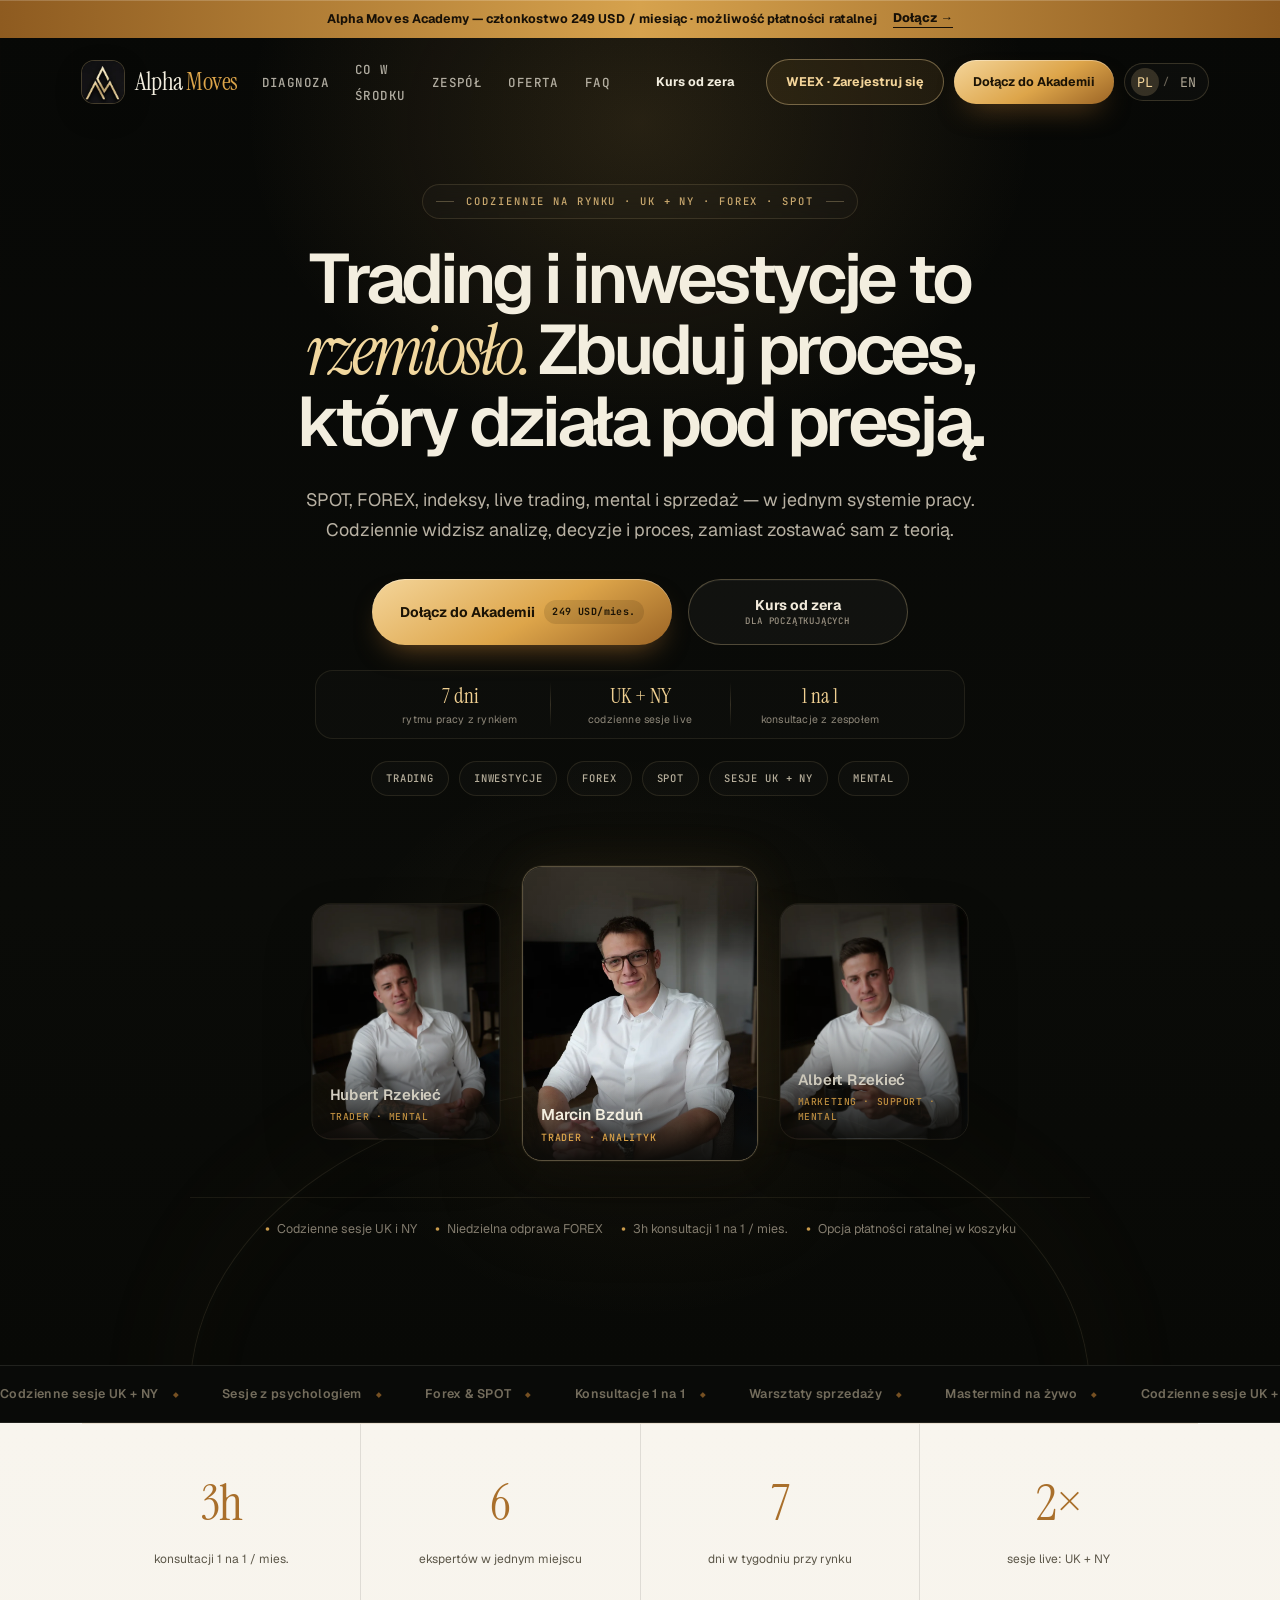
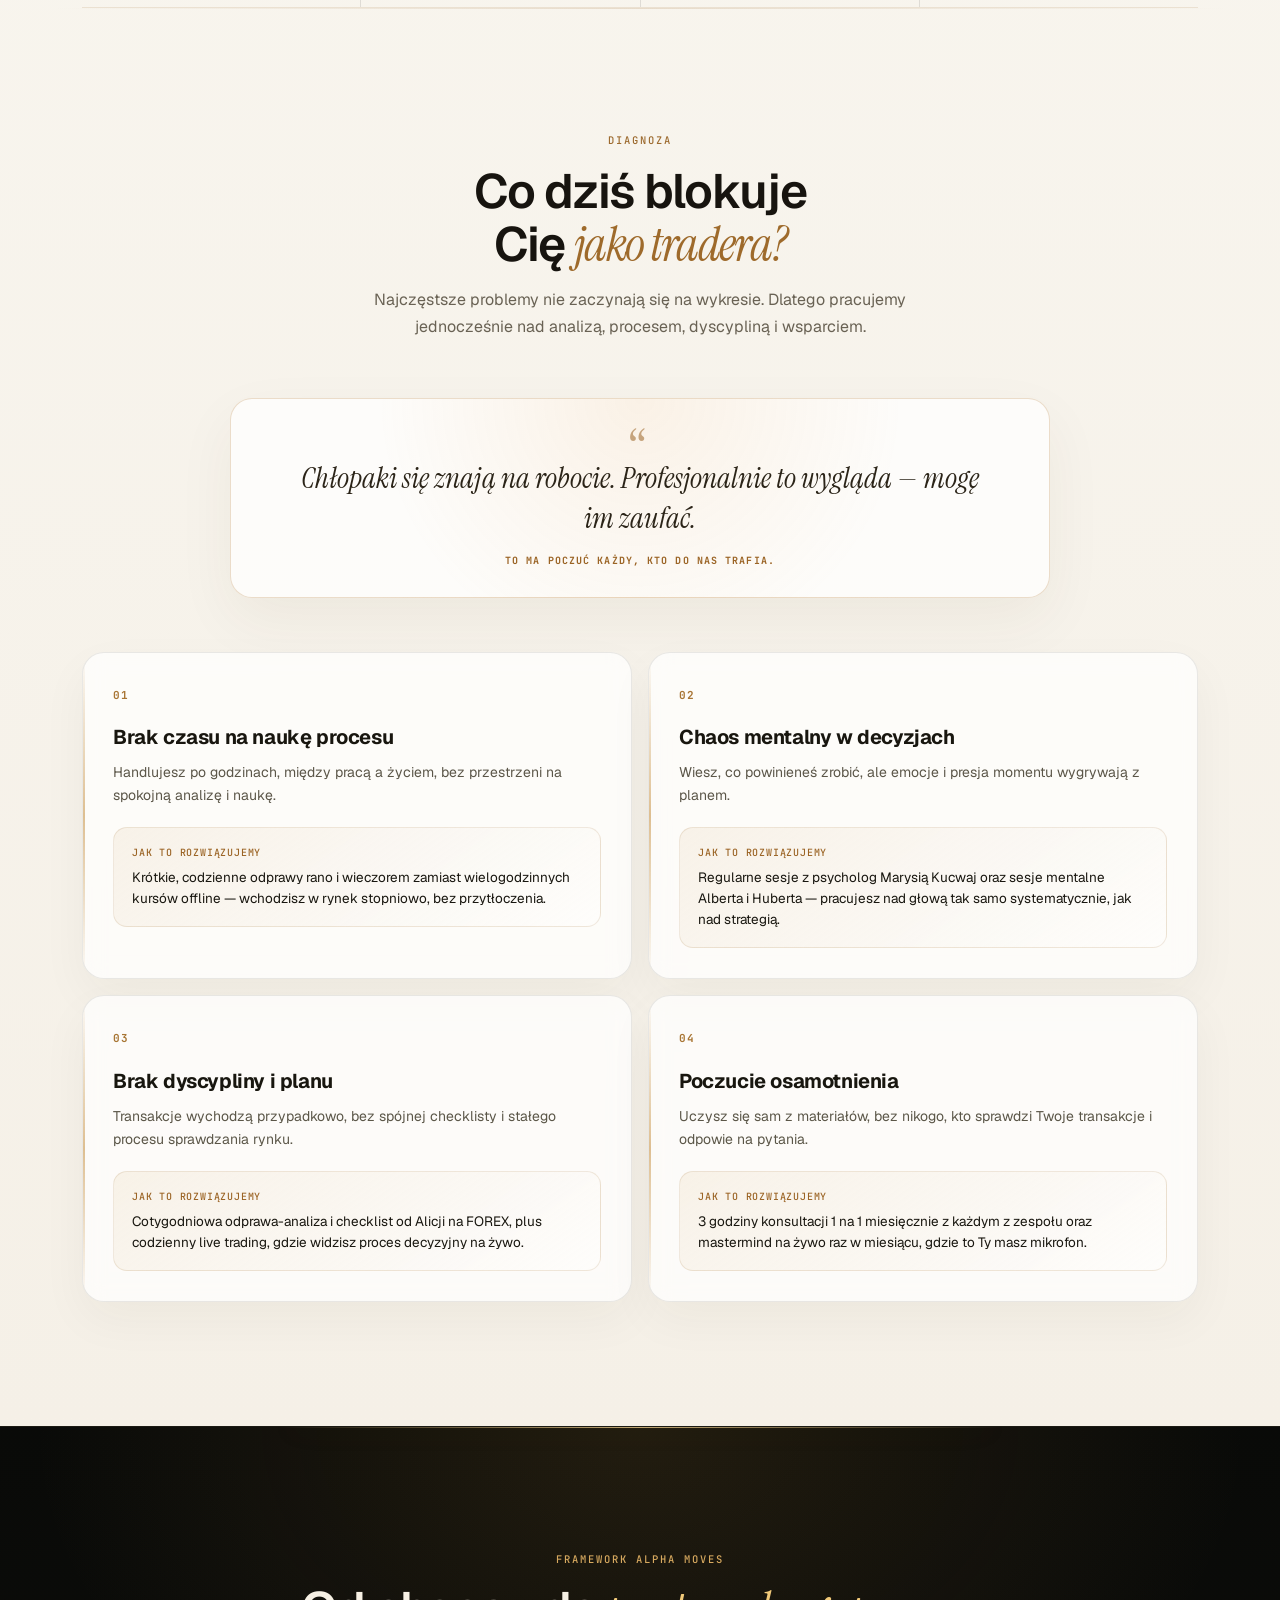
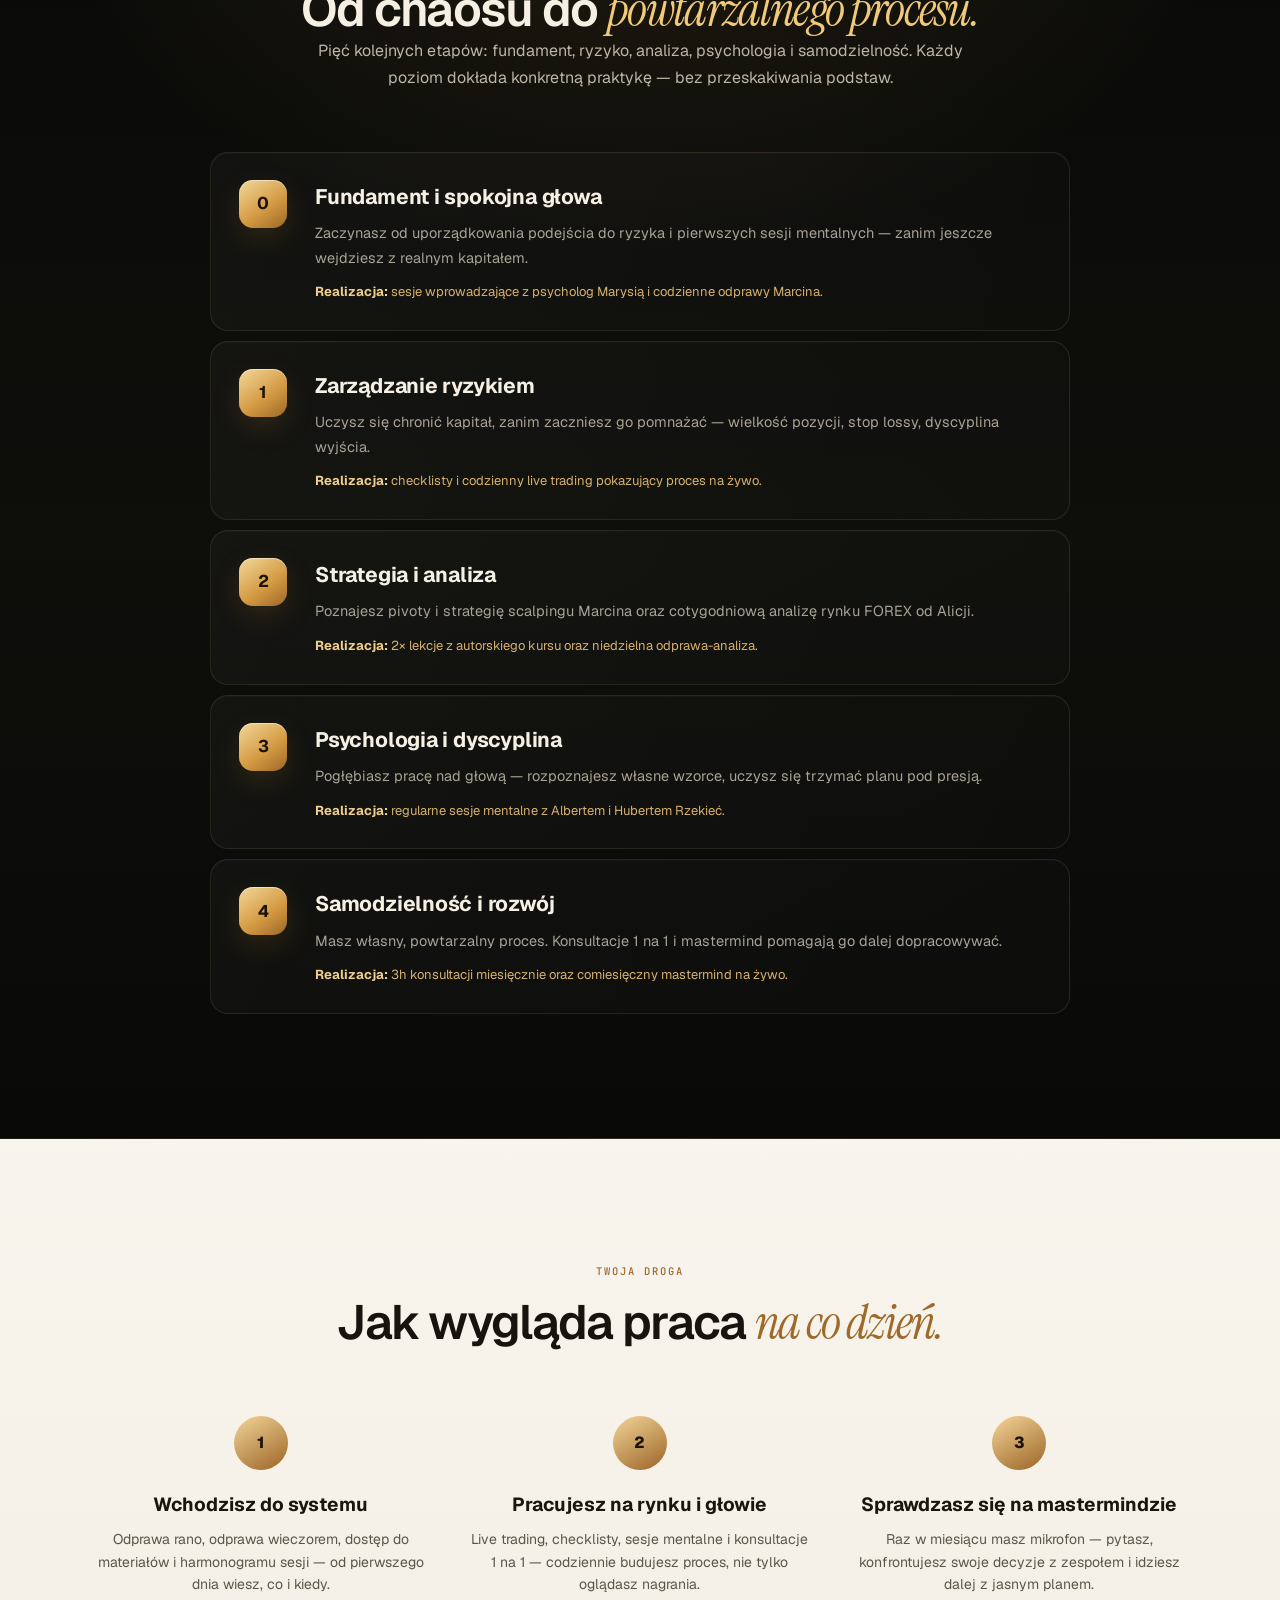
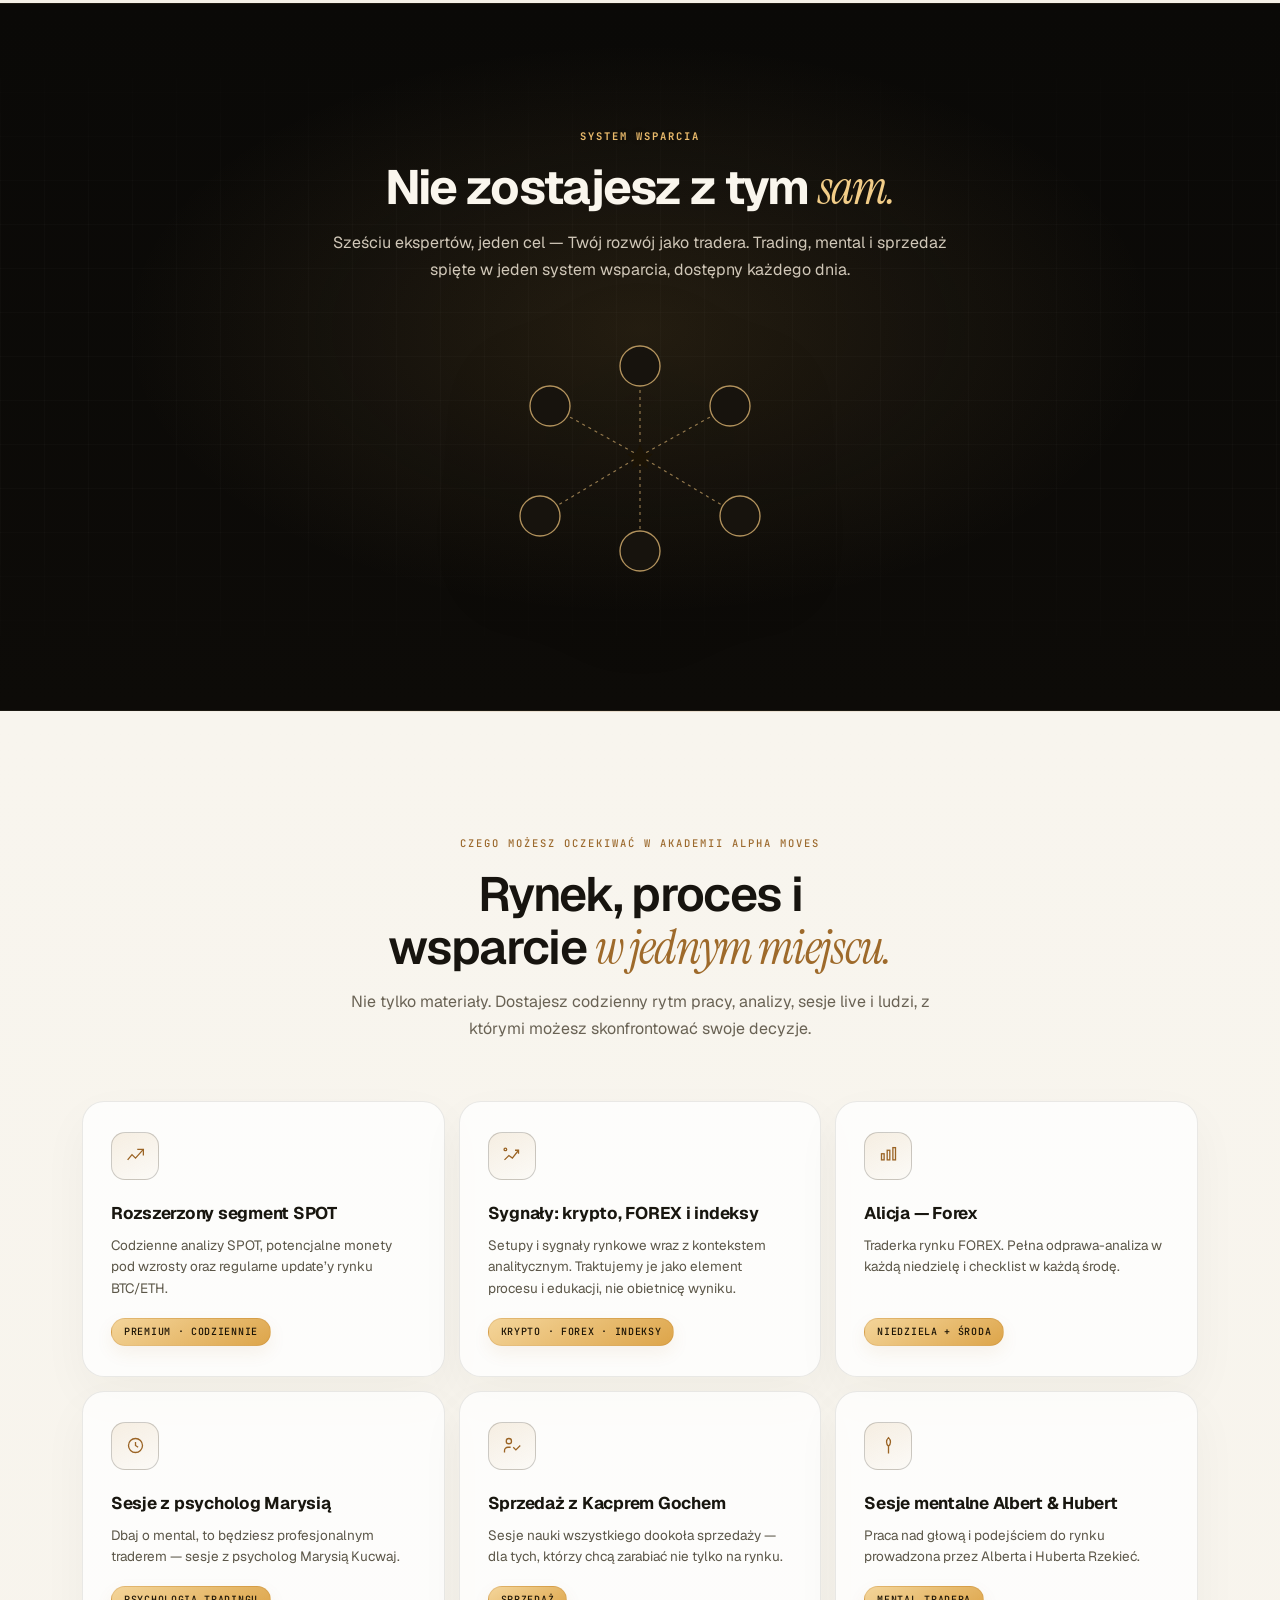
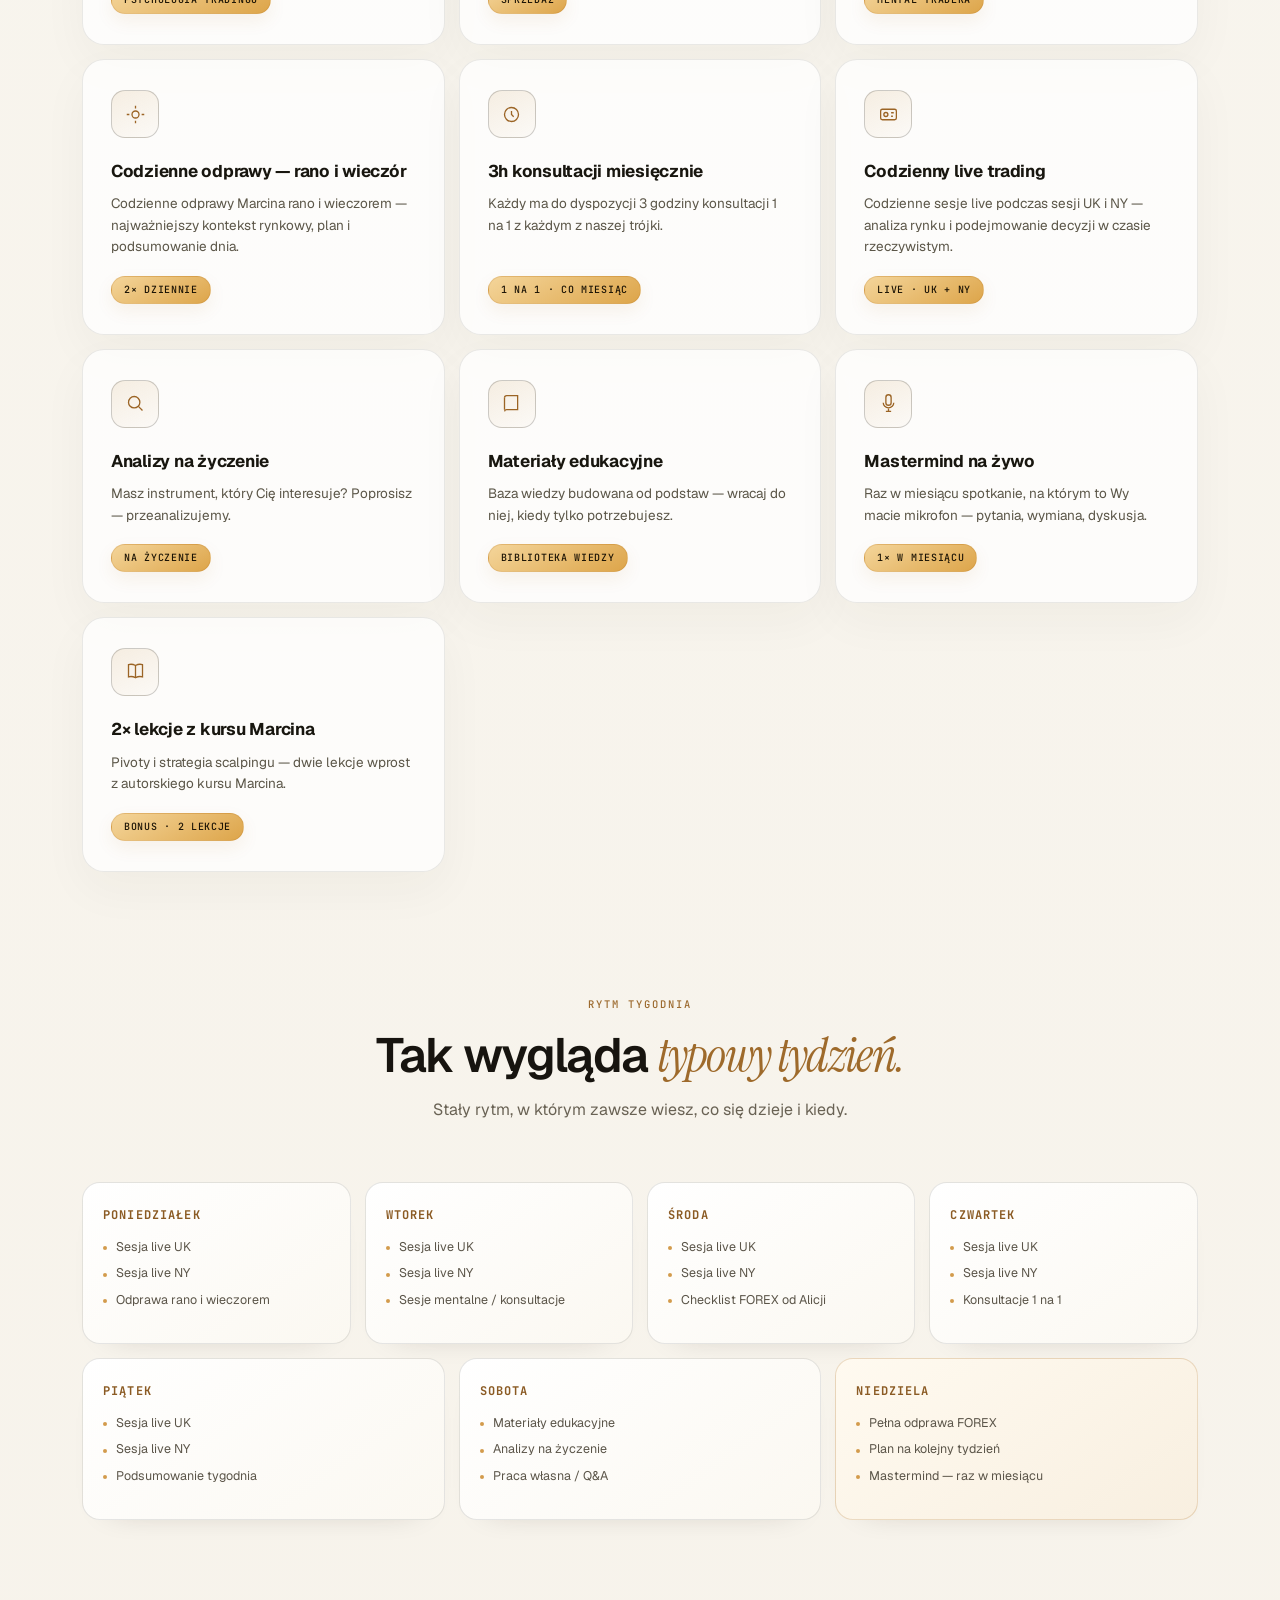
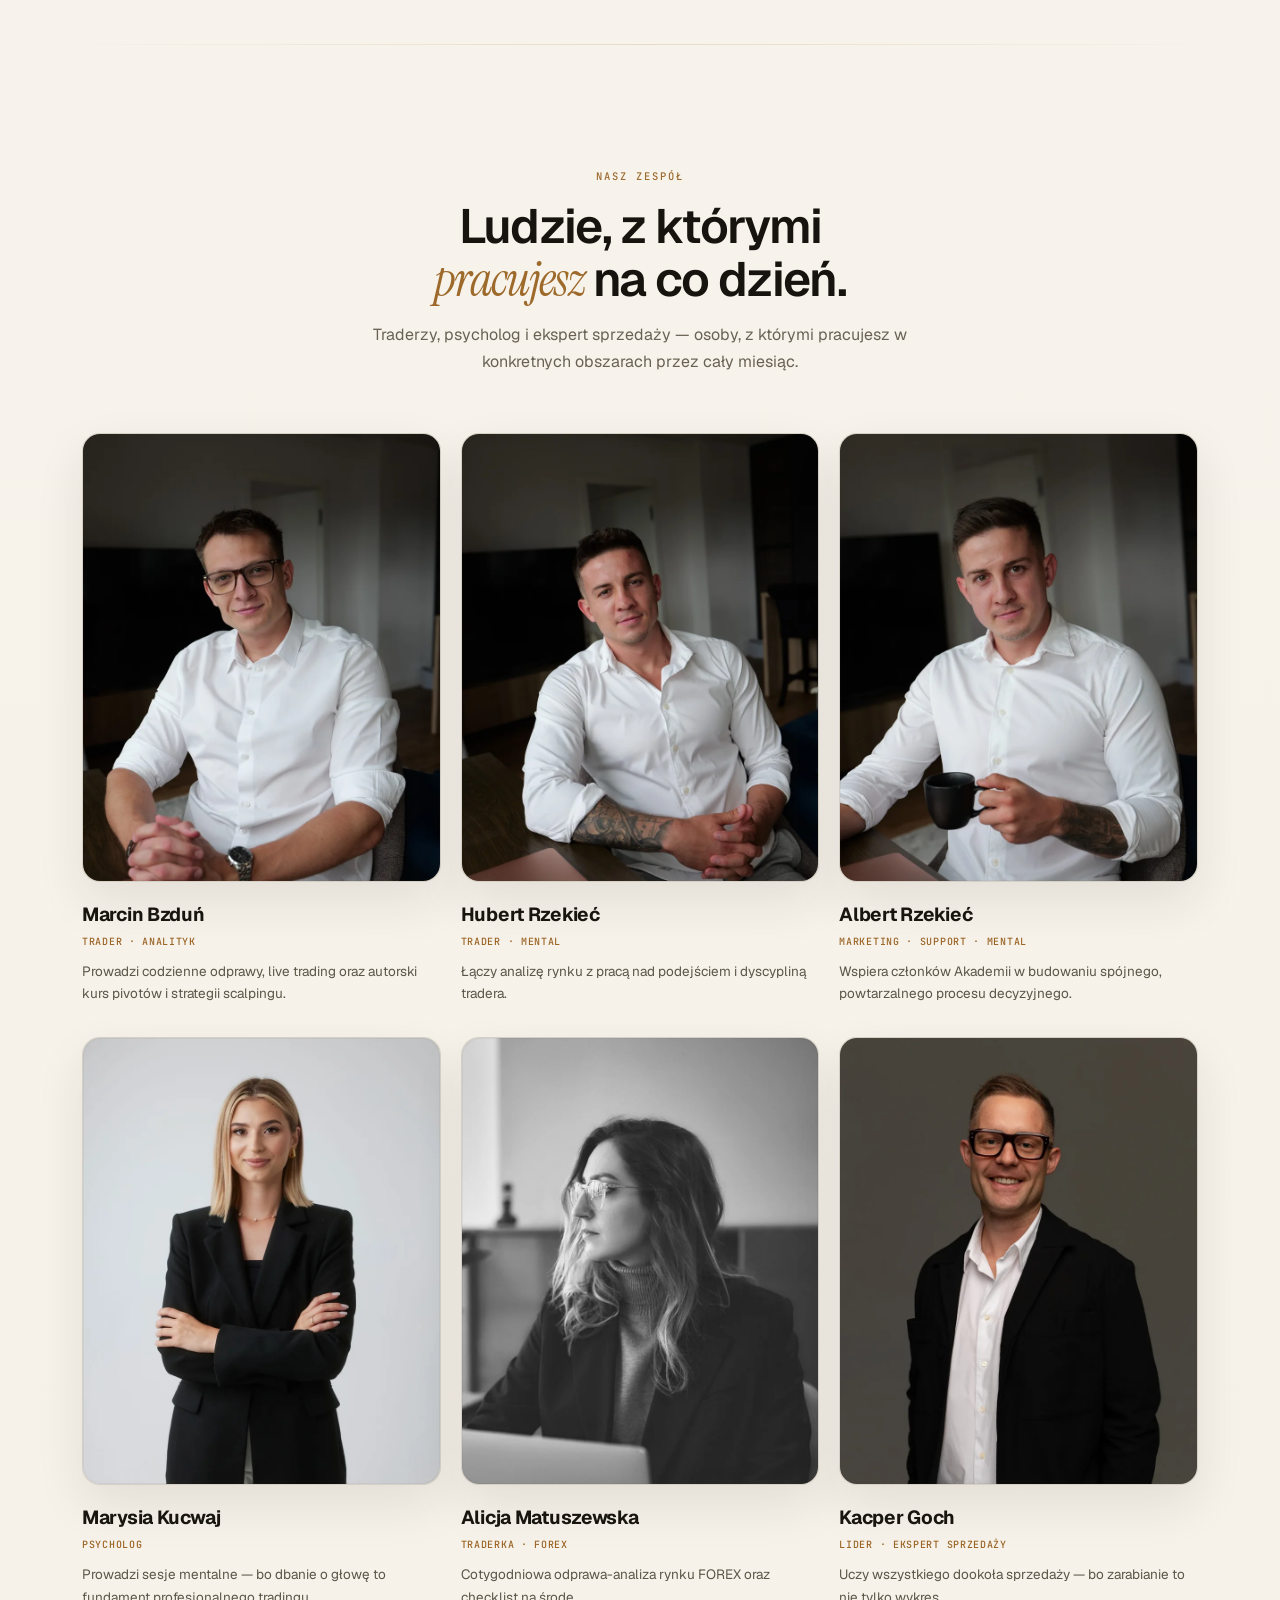
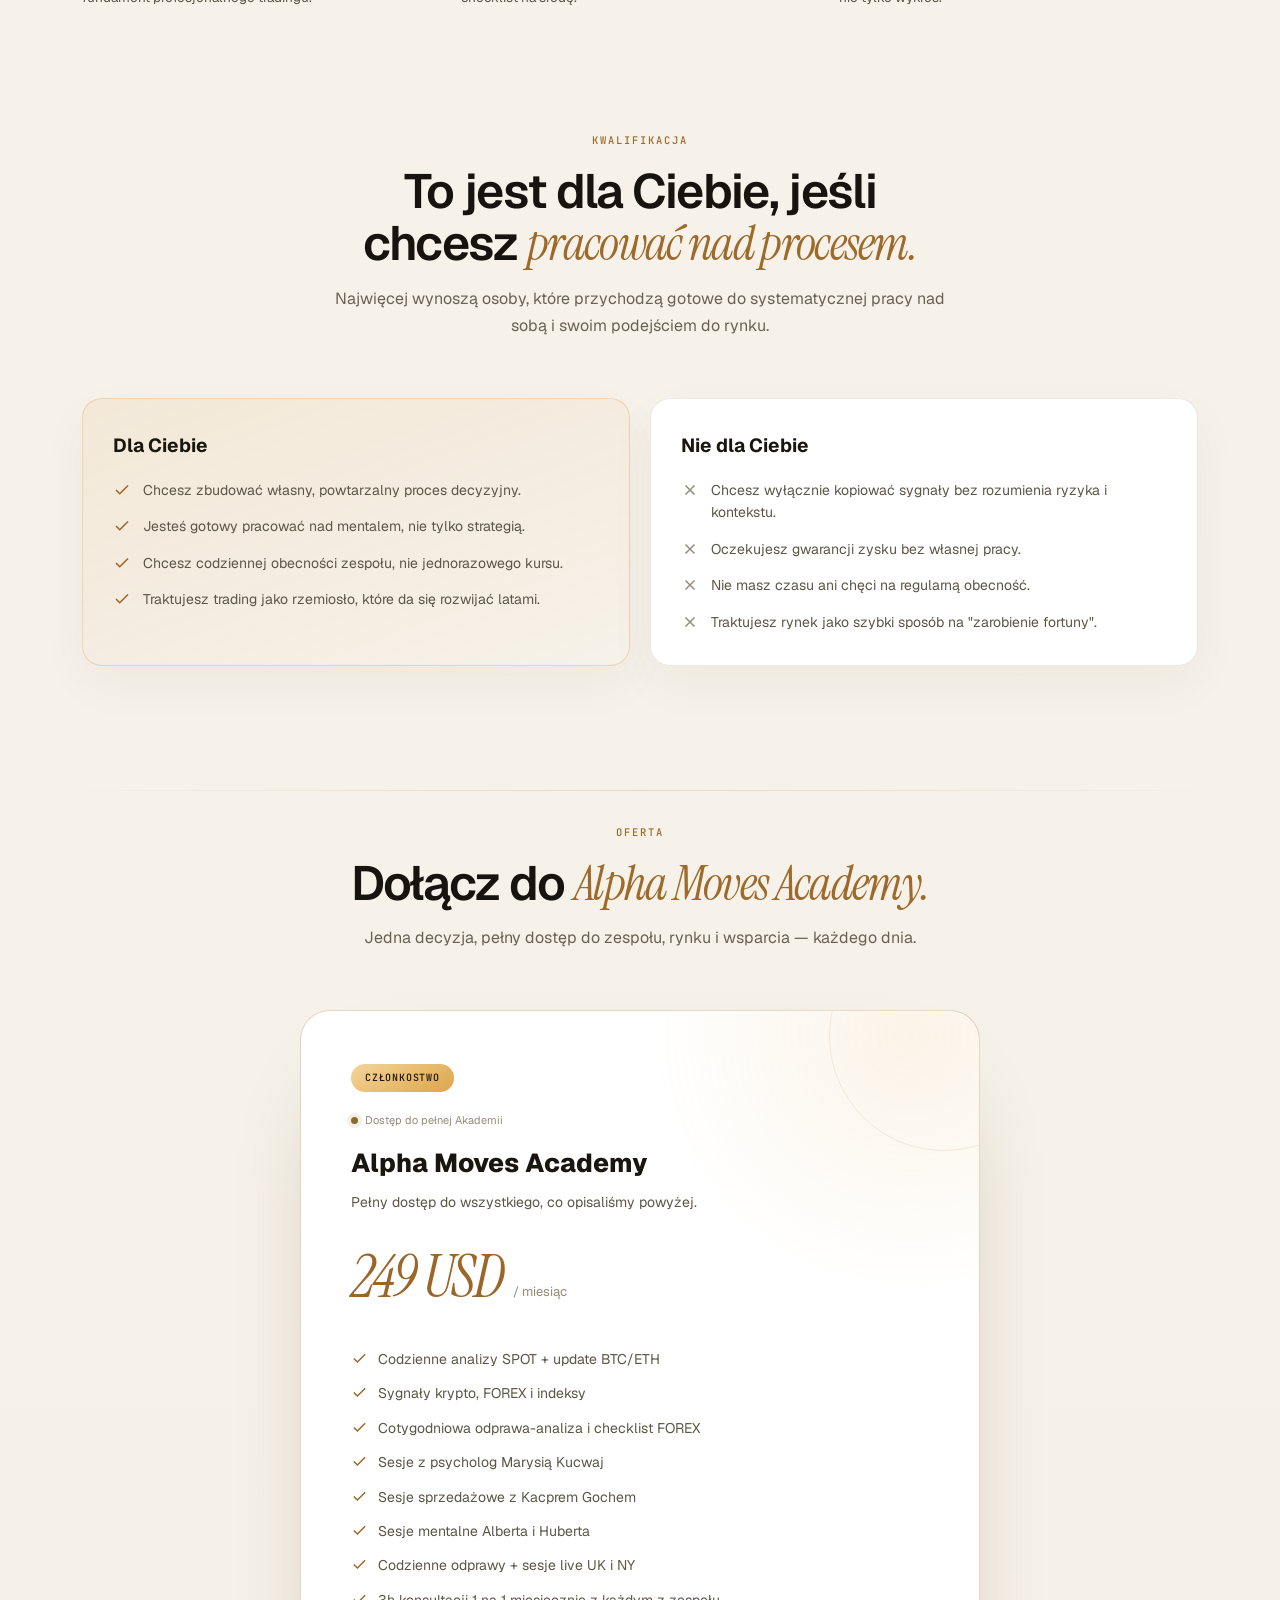
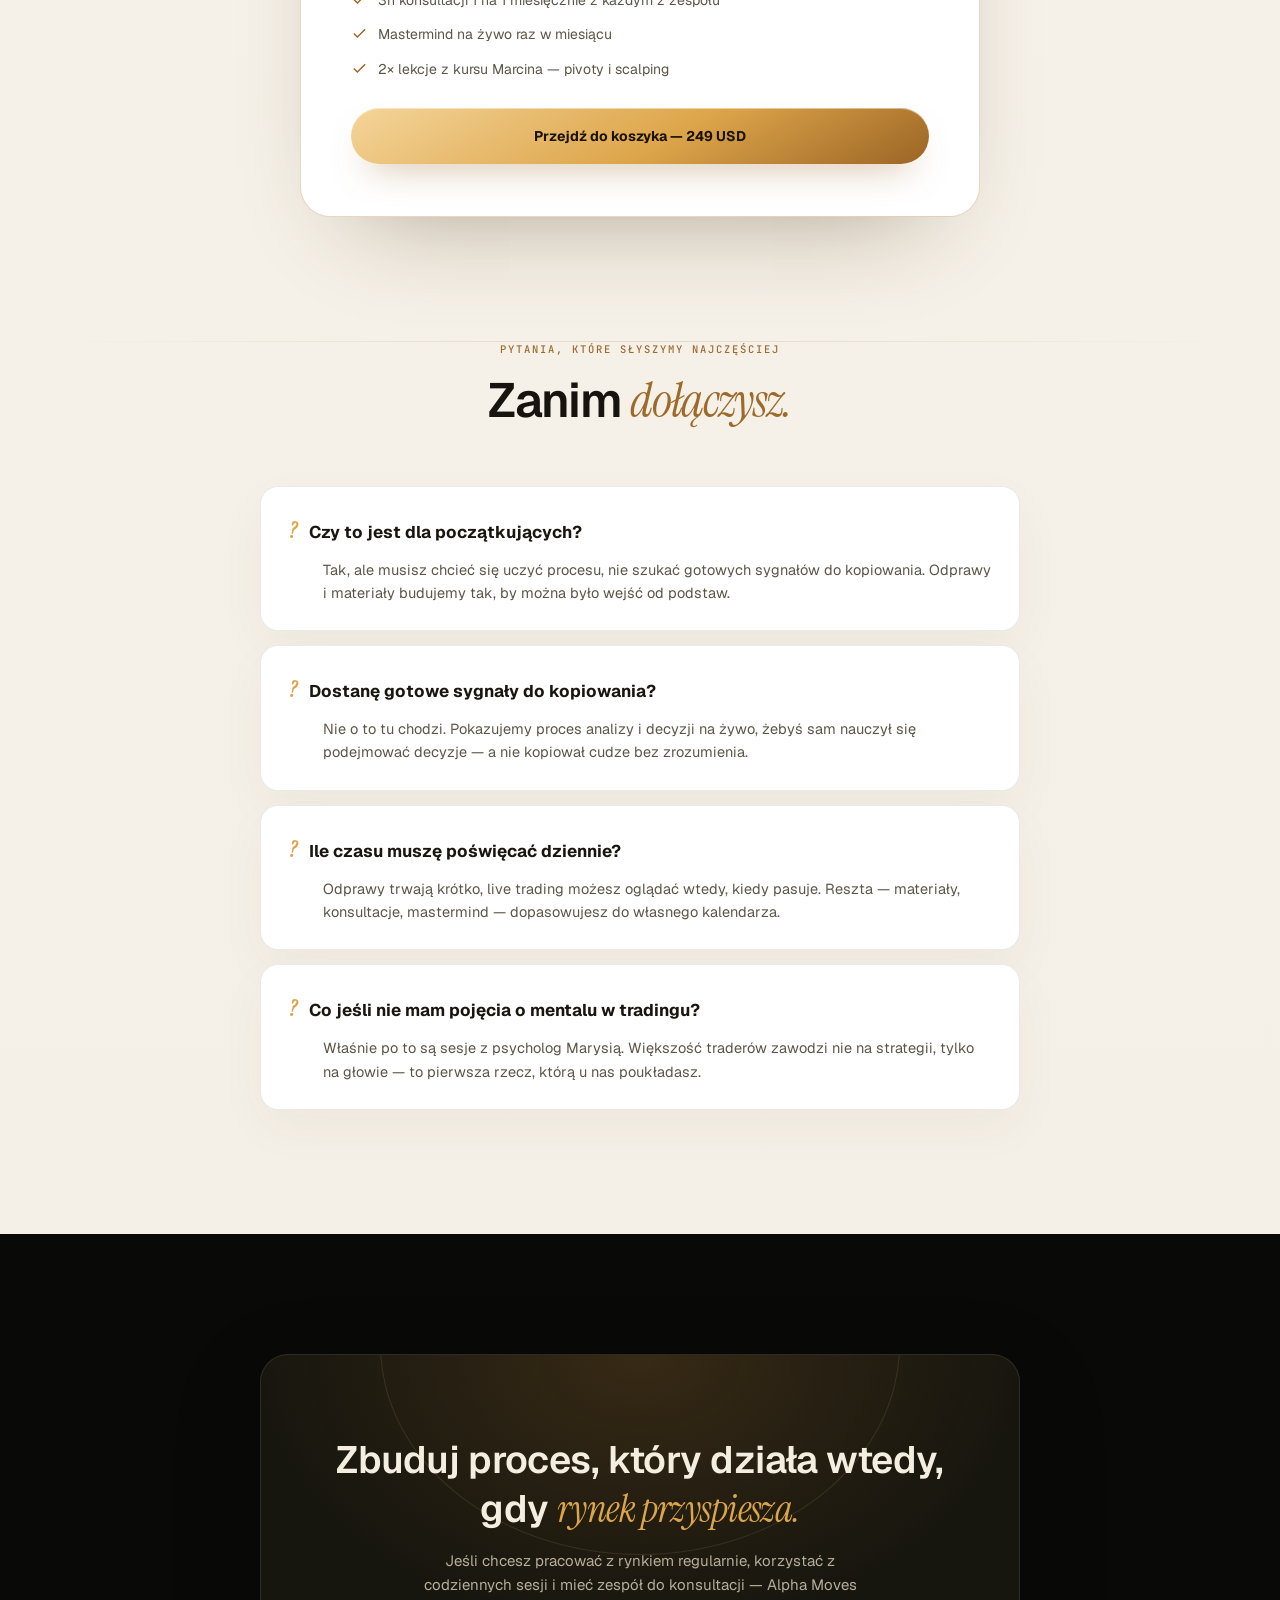
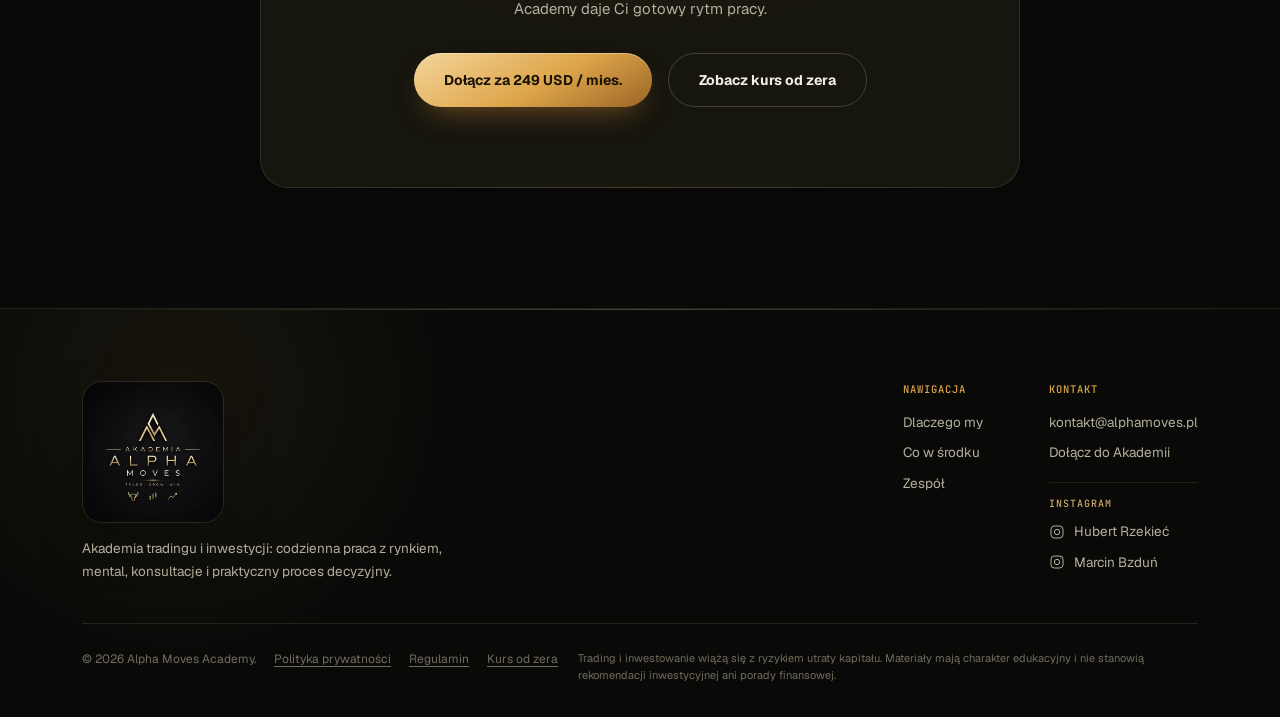
==== index.html @ 9ed578a0 "Add files via upload" ====
<!DOCTYPE html>

<html lang="pl">
<head>
<meta charset="utf-8"/>
<meta content="width=device-width, initial-scale=1.0" name="viewport"/>
<title>Alpha Moves Academy — Trading i inwestycje jako rzemiosło</title>
<meta content="Alpha Moves Academy — trading, inwestycje, FOREX, SPOT, codzienne sesje UK i NY, mental, konsultacje 1 na 1 oraz praktyczna praca z zespołem." name="description"/>
<meta content="#0A0A08" name="theme-color"/>
<link href="assets/fonts/fonts.css" rel="stylesheet"/>
<script src="assets/js/gsap.min.js"></script>
<script src="assets/js/ScrollTrigger.min.js"></script>
<style>
  *, *::before, *::after { box-sizing: border-box; margin: 0; padding: 0; }
  html{ scroll-behavior: smooth; }

  :root{
    --gold:#E3963C;
    --gold-2:#F6CD8E;
    --gold-deep:#A9691F;
    --gold-ink:#1B1305;
    --font-serif:'Instrument Serif', serif;
    --font-display:'Geist', sans-serif;
    --font-body:'Geist', sans-serif;
    --font-mono:'JetBrains Mono', monospace;
    --ease: cubic-bezier(0.19, 1, 0.22, 1);
  }

  /* ---- theme tokens ---- */
  .theme-dark{
    --bg:#0A0A08; --surface:#16150E; --surface-2:#1C1A11;
    --ink:#F3EEDF; --ink-soft:#B6AE9B; --ink-mute:#736C5C;
    --line: rgba(243,238,223,0.10); --line-strong: rgba(243,238,223,0.20);
    background: var(--bg); color: var(--ink);
  }
  .theme-light{
    --bg:#FAF8F3; --surface:#FFFFFF; --surface-2:#F1ECDE;
    --ink:#18160F; --ink-soft:#5B5648; --ink-mute:#948C79;
    --line: rgba(24,22,15,0.11); --line-strong: rgba(24,22,15,0.20);
    background: var(--bg); color: var(--ink);
  }

  body{
    font-family: var(--font-body);
    background:#0A0A08;
    color:#F3EEDF;
    overflow-x: hidden;
    line-height: 1.6;
    -webkit-font-smoothing: antialiased;
  }
  a{ color:inherit; text-decoration:none; }
  ul{ list-style:none; }
  img{ max-width:100%; display:block; }
  button{ font-family:inherit; border:none; background:none; cursor:pointer; color:inherit; }
  ::selection{ background: var(--gold); color: var(--gold-ink); }

  .container{ width:100%; max-width: 1180px; margin:0 auto; padding: 0 32px; }
  section{ position:relative; }
  .reveal{ opacity:0; transform: translateY(34px); }

  /* ============ NAV ============ */
  .nav{
    position: fixed; top:38px; left:0; right:0; z-index: 500;
    padding: 26px 0;
    transition: padding .5s var(--ease), background .5s ease, border-color .5s ease, top .4s var(--ease);
    border-bottom: 1px solid transparent;
  }
  .nav.scrolled{
    top:0;
    padding: 14px 0;
    background: rgba(10,10,8,0.82);
    backdrop-filter: blur(16px) saturate(140%);
    border-bottom: 1px solid rgba(243,238,223,0.12);
  }
  .nav-inner{ display:flex; align-items:center; justify-content:space-between; }
  .logo{
    font-family: var(--font-serif); font-style: normal; font-weight:400; font-size: 25px;
    display:flex; align-items:center; gap: 12px; color:#F3EEDF;
  }
  .logo span{ color: var(--gold); }
  .logo-mark{
    width: 30px; height:30px; border-radius: 9px;
    background: linear-gradient(150deg, var(--gold-2), var(--gold-deep));
    display:flex; align-items:center; justify-content:center;
    font-family: var(--font-display); font-weight:800; font-size: 12px; color: var(--gold-ink);
    font-style: normal;
  }
  .nav-links{ display:flex; gap: 36px; }
  .nav-links a{
    font-size: 13.5px; font-weight:600; letter-spacing:0.01em;
    color: rgba(243,238,223,0.7);
    position:relative; padding-bottom:3px;
    transition: color .3s ease;
  }
  .nav-links a::after{
    content:''; position:absolute; left:0; bottom:0; width:0; height:1px; background: var(--gold);
    transition: width .4s var(--ease);
  }
  .nav-links a:hover{ color:#F3EEDF; }
  .nav-links a:hover::after{ width:100%; }

  .btn{
    display:inline-flex; align-items:center; justify-content:center; gap:9px;
    padding: 15px 30px; font-size: 14px; font-weight:700;
    border-radius: 999px;
    transition: transform .4s var(--ease), box-shadow .4s ease, filter .3s ease, border-color .3s ease, background .3s ease;
  }
  .btn-gold{
    background: linear-gradient(150deg, var(--gold-2), var(--gold) 55%, var(--gold-deep));
    color: var(--gold-ink);
    box-shadow: 0 1px 0 rgba(255,255,255,0.35) inset, 0 14px 30px -14px rgba(227,150,60,0.55);
  }
  .btn-gold:hover{ transform: translateY(-2px); filter: brightness(1.06); }
  .btn-line{ border: 1px solid var(--line-strong); color: var(--ink); background: transparent; }
  .btn-line:hover{ border-color: var(--gold); background: rgba(227,150,60,0.08); transform: translateY(-2px); }

  /* ============ HERO ============ */
  .hero{ padding: 220px 0 110px; text-align:center; }
  .eyebrow{
    font-family: var(--font-mono); font-size: 12px; font-weight:500; letter-spacing: 0.18em; text-transform: uppercase;
    color: var(--gold);
    display:inline-flex; align-items:center; gap: 12px;
    margin-bottom: 28px;
  }
  .eyebrow::before, .eyebrow::after{ content:''; width: 28px; height:1px; background: var(--line-strong); }

  .hero-title{
    font-family: var(--font-display); font-weight: 600;
    font-size: clamp(38px, 5vw, 58px);
    line-height: 1.12; letter-spacing:-0.02em;
    max-width: 900px; margin: 0 auto;
  }
  .hero-title .word{ display:inline-block; opacity:0; transform: translateY(28px); }
  .hero-title em{
    font-family: var(--font-serif); font-style: italic; font-weight:400; color: var(--gold-2);
  }

  .hero-sub{ margin: 26px auto 0; max-width: 550px; font-size: 17px; color: var(--ink-soft); }
  .hero-ctas{ margin-top: 38px; display:flex; gap: 16px; justify-content:center; flex-wrap:wrap; }
  .hero-tags{ margin-top: 46px; display:flex; gap:10px; justify-content:center; flex-wrap:wrap; }
  .hero-tags span{
    font-size: 12.5px; font-weight:600;
    padding: 9px 18px; border-radius: 999px; border: 1px solid var(--line);
    color: var(--ink-soft);
  }

  .hero-team{ margin-top: 70px; display:grid; grid-template-columns: repeat(3, 216px); gap: 20px; justify-content:center; }
  .portrait-card{
    position: relative; aspect-ratio: 4/5; border-radius: 22px;
    background: linear-gradient(155deg, var(--surface-2), var(--surface));
    border: 1px solid var(--line);
    display:flex; align-items:center; justify-content:center; overflow:hidden;
    transition: transform .5s var(--ease), border-color .4s ease;
  }
  .portrait-card:hover{ transform: translateY(-8px); border-color: rgba(227,150,60,0.4); }
  .portrait-card img{ width:100%; height:100%; object-fit:cover; }
  .portrait-initials{ font-family: var(--font-serif); font-style:italic; font-size: 46px; color: var(--gold); }
  .portrait-caption{
    position:absolute; left:0; right:0; bottom:0; padding: 16px 18px 14px;
    background: linear-gradient(0deg, rgba(10,10,8,0.94), rgba(10,10,8,0));
    text-align:left;
  }
  .portrait-caption .name{ font-family: var(--font-display); font-weight:600; font-size: 15.5px; }
  .portrait-caption .role{ font-family: var(--font-mono); font-size: 10px; font-weight:500; letter-spacing:0.08em; text-transform:uppercase; color: var(--gold); margin-top:2px; }

  /* ============ TICKER ============ */
  .ticker-wrap{ border-top: 1px solid var(--line); border-bottom: 1px solid var(--line); padding: 18px 0; overflow: hidden; }
  .ticker{ display:flex; gap: 44px; width:max-content; animation: tick 34s linear infinite; }
  .ticker span{ font-size: 12.5px; font-weight:600; letter-spacing:0.03em; color: var(--ink-mute); display:flex; align-items:center; gap: 14px; }
  .ticker span::after{ content:'◆'; color: rgba(227,150,60,0.5); font-size:7px; }
  @keyframes tick{ to{ transform: translateX(-50%); } }

  /* ============ SECTION HEADERS ============ */
  .section{ padding: 130px 0; }
  .section-header{ max-width: 620px; margin: 0 0 60px; }
  .section-header.center{ margin-left:auto; margin-right:auto; text-align:center; }
  .section-eyebrow{ font-family: var(--font-mono); font-size: 12px; font-weight:500; letter-spacing:0.16em; text-transform:uppercase; color: var(--gold); display:block; margin-bottom: 16px; }
  .section-title{ font-family: var(--font-display); font-weight:600; font-size: clamp(26px, 3.4vw, 40px); line-height:1.22; letter-spacing:-0.015em; }
  .section-title em{ font-family: var(--font-serif); font-style:italic; font-weight:400; color: var(--gold); }
  .section-desc{ margin-top: 14px; color: var(--ink-soft); font-size: 16px; }

  /* ============ STAT ROW ============ */
  .stat-row{ display:flex; border-top: 1px solid var(--line); border-bottom: 1px solid var(--line); }
  .stat-item{ flex:1; padding: 42px 20px; text-align:center; border-left: 1px solid var(--line); }
  .stat-item:first-child{ border-left:none; }
  .stat-num{ font-family: var(--font-display); font-weight:700; letter-spacing:-0.02em; font-size: clamp(32px, 3.4vw, 44px); color: var(--gold-deep); }
  .stat-label{ margin-top: 6px; font-size: 13px; color: var(--ink-soft); }

  /* ============ DLACZEGO MY ============ */
  .why-grid{ display:grid; grid-template-columns: 0.85fr 1.15fr; gap: 80px; align-items:start; }
  .why-panel{
    position: sticky; top: 110px; border-radius: 24px;
    background: var(--surface); border: 1px solid var(--line);
    padding: 50px 40px;
  }
  .why-panel .mark{ font-family: var(--font-serif); font-size: 64px; color: rgba(227,150,60,0.35); line-height:1; }
  .why-panel blockquote{ font-family: var(--font-serif); font-style: italic; font-size: 25px; line-height: 1.4; margin-top: 6px; color: var(--gold-deep); }
  .why-panel .attrib{ margin-top: 24px; font-family: var(--font-mono); font-size: 11px; letter-spacing:0.06em; text-transform:uppercase; color: var(--ink-mute); font-weight:500; }

  .why-list{ display:flex; flex-direction:column; }
  .why-item{ display:flex; gap: 24px; padding: 28px 0; border-top: 1px solid var(--line); }
  .why-item:last-child{ border-bottom: 1px solid var(--line); }
  .why-num{
    width:44px; height:44px; min-width:44px; border-radius: 12px;
    background: linear-gradient(150deg, var(--gold-2), var(--gold) 60%, var(--gold-deep));
    color: var(--gold-ink);
    font-family: var(--font-display); font-weight:800; font-size: 16px;
    display:flex; align-items:center; justify-content:center;
  }
  .why-item h3{ font-family: var(--font-display); font-weight:700; font-size: 20px; margin-bottom: 6px; letter-spacing:0em; }
  .why-item p{ color: var(--ink-soft); font-size: 15px; }

  /* ============ HUB SECTION ============ */
  .hub-section{ text-align:center; }
  .hub-graphic{ display:flex; justify-content:center; margin: 46px 0 8px; }
  .hub-graphic svg{ width: 320px; height: 260px; }
  .hub-node circle{ fill: var(--surface-2); stroke: rgba(227,150,60,0.5); stroke-width:1.2; }
  .hub-line{ stroke: rgba(227,150,60,0.35); stroke-width:1; stroke-dasharray: 3 4; }
  .hub-center circle{ fill: url(index.html); }

  /* ============ CO W ŚRODKU — CARD GRID ============ */
  .feature-grid{ display:grid; grid-template-columns: repeat(3, 1fr); gap: 18px; }
  .feature-card{
    background: var(--surface); border: 1px solid var(--line); border-radius: 20px;
    padding: 30px 26px;
    transition: transform .45s var(--ease), box-shadow .45s var(--ease), border-color .35s ease;
  }
  .feature-card:hover{ transform: translateY(-6px); box-shadow: 0 30px 55px -36px rgba(0,0,0,0.4); border-color: rgba(227,150,60,0.4); }
  .feature-icon{
    width: 48px; height: 48px; border-radius: 13px;
    background: linear-gradient(155deg, rgba(227,150,60,0.18), rgba(227,150,60,0.03));
    border: 1px solid var(--line-strong);
    display:flex; align-items:center; justify-content:center;
    margin-bottom: 20px; color: var(--gold-deep);
  }
  .feature-icon svg{ width: 21px; height:21px; }
  .feature-card h4{ font-family: var(--font-display); font-weight:700; font-size: 18px; margin-bottom: 8px; letter-spacing:0em; }
  .feature-card p{ font-size: 13.5px; color: var(--ink-soft); line-height:1.6; }
  .feature-tag{
    display:inline-block; margin-top:14px; font-family: var(--font-mono); font-size: 10px; font-weight:500; letter-spacing:0.07em; text-transform:uppercase;
    color: var(--gold-ink); background: linear-gradient(150deg, var(--gold-2), var(--gold)); padding: 5px 12px; border-radius:999px;
  }

  /* ============ ZESPÓŁ ============ */
  .team-grid{ display:grid; grid-template-columns: repeat(3, 1fr); gap: 22px; }
  .team-photo{
    aspect-ratio: 4/5; border-radius: 20px;
    background: linear-gradient(155deg, var(--surface-2), var(--surface));
    border: 1px solid var(--line);
    display:flex; align-items:center; justify-content:center; overflow:hidden;
    transition: transform .5s var(--ease), border-color .4s ease;
  }
  .team-card:hover .team-photo{ transform: translateY(-6px); border-color: rgba(227,150,60,0.4); }
  .team-photo span{ font-family: var(--font-serif); font-style:italic; font-size: 42px; color: var(--gold-deep); }
  .team-photo img{ width:100%; height:100%; object-fit:cover; }
  .team-meta{ padding-top: 18px; }
  .team-meta h3{ font-family: var(--font-display); font-weight:700; font-size: 19px; letter-spacing:0em; }
  .team-role{ margin-top:4px; font-family: var(--font-mono); font-size: 10px; font-weight:500; letter-spacing:0.07em; text-transform:uppercase; color: var(--gold-deep); }
  .team-meta p{ margin-top: 10px; font-size: 13.5px; color: var(--ink-soft); }

  /* ============ ANNOUNCE BAR ============ */
  .announce-bar{
    background: var(--gold-deep); color: #1B1305;
    text-align:center; padding: 10px 20px; font-size: 13px; font-weight:700;
    position: fixed; top:0; left:0; right:0; z-index: 600;
    transition: transform .4s var(--ease);
  }
  .announce-bar.hide{ transform: translateY(-100%); }
  .announce-bar a{ text-decoration: underline; text-underline-offset:2px; }

  /* ============ DIAGNOSIS ============ */
  .diag-grid{ display:grid; grid-template-columns: repeat(2, 1fr); gap: 20px; }
  .diag-card{ background: var(--surface); border:1px solid var(--line); border-radius: 20px; padding: 32px 30px; }
  .diag-num{ font-family: var(--font-display); font-weight:800; font-size: 40px; color: transparent; -webkit-text-stroke: 1.5px var(--line-strong); margin-bottom: 10px; }
  .diag-card h3{ font-family: var(--font-display); font-weight:700; font-size: 19px; margin-bottom:8px; letter-spacing:0em; }
  .diag-card > p{ font-size: 14px; color: var(--ink-soft); margin-bottom: 18px; }
  .diag-solution{
    background: linear-gradient(150deg, rgba(227,150,60,0.14), rgba(227,150,60,0.04));
    border: 1px solid rgba(227,150,60,0.25);
    border-radius: 14px; padding: 16px 18px;
  }
  .diag-solution .label{ font-family: var(--font-mono); font-size: 10px; font-weight:500; letter-spacing:0.08em; text-transform:uppercase; color: var(--gold-deep); margin-bottom:6px; }
  .diag-solution p{ font-size: 13.5px; color: var(--ink); line-height:1.55; }

  /* ============ LAYERS (POZIOMY) ============ */
  .layers{ display:flex; flex-direction:column; max-width: 780px; margin: 0 auto; }
  .layer-row{ display:flex; gap: 28px; padding: 32px 0; border-top: 1px solid var(--line); text-align:left; }
  .layer-row:last-child{ border-bottom: 1px solid var(--line); }
  .layer-num{
    width:44px; height:44px; min-width:44px; border-radius: 12px;
    background: linear-gradient(150deg, var(--gold-2), var(--gold) 60%, var(--gold-deep));
    color: var(--gold-ink);
    font-family: var(--font-display); font-weight:700; font-size: 17px;
    display:flex; align-items:center; justify-content:center;
  }
  .layer-row h3{ font-family: var(--font-display); font-weight:700; font-size: 20px; margin-bottom:8px; }
  .layer-row p{ font-size: 14.5px; color: var(--ink-soft); }
  .layer-row .realizacja{ margin-top:10px; font-size: 13px; color: var(--gold-2); }
  .layer-row .realizacja b{ color: var(--gold-2); font-weight:700; }

  /* ============ STEPS 3 ============ */
  .steps-3{ display:grid; grid-template-columns: repeat(3,1fr); gap: 22px; }
  .step-card{ text-align:center; padding: 8px; }
  .step-badge{
    width: 54px; height:54px; border-radius:50%; margin: 0 auto 20px;
    background: linear-gradient(150deg, var(--gold-2), var(--gold-deep));
    color: var(--gold-ink); font-family: var(--font-display); font-weight:800; font-size:16px;
    display:flex; align-items:center; justify-content:center;
  }
  .step-card h3{ font-family: var(--font-display); font-weight:700; font-size: 19px; margin-bottom:8px; }
  .step-card p{ font-size: 14px; color: var(--ink-soft); }
  .step-arrow{ display:flex; align-items:center; justify-content:center; color: var(--line-strong); font-size: 22px; }

  /* ============ HARMONOGRAM ============ */
  .week-grid{ display:grid; grid-template-columns: repeat(auto-fit, minmax(150px,1fr)); gap: 14px; }
  .week-card{ background: var(--surface); border:1px solid var(--line); border-radius:16px; padding:20px 18px; }
  .week-card .day{ font-family: var(--font-mono); font-weight:500; font-size:12px; letter-spacing:0.06em; text-transform:uppercase; color: var(--gold-deep); margin-bottom:10px; }
  .week-card ul{ display:flex; flex-direction:column; gap:6px; }
  .week-card li{ font-size: 12.5px; color: var(--ink-soft); }

  /* ============ QUALIFY ============ */
  .qualify-grid{ display:grid; grid-template-columns: 1fr 1fr; gap: 20px; }
  .qualify-card{ border-radius:20px; padding: 32px 30px; border:1px solid var(--line); }
  .qualify-card.yes{ background: linear-gradient(160deg, rgba(227,150,60,0.1), transparent); border-color: rgba(227,150,60,0.3); }
  .qualify-card.no{ background: var(--surface); }
  .qualify-card h3{ font-family: var(--font-display); font-weight:700; font-size:19px; margin-bottom:18px; }
  .qualify-card ul{ display:flex; flex-direction:column; gap:14px; }
  .qualify-card li{ font-size:14px; color: var(--ink-soft); display:flex; gap:12px; align-items:flex-start; }
  .qualify-card li svg{ min-width:18px; width:18px; height:18px; margin-top:2px; }
  .qualify-card.yes li svg{ color: var(--gold-deep); }
  .qualify-card.no li svg{ color: var(--ink-mute); }

  /* ============ OFFER CARD ============ */
  .offer-wrap{ max-width: 620px; margin: 0 auto; }
  .offer-card{
    background: var(--surface); border: 1px solid rgba(227,150,60,0.3); border-radius: 26px;
    padding: 46px 42px;
    box-shadow: 0 40px 80px -50px rgba(0,0,0,0.5);
  }
  .offer-badge{ display:inline-block; font-family: var(--font-mono); font-size:10px; font-weight:500; letter-spacing:0.08em; text-transform:uppercase; color: var(--gold-ink); background: linear-gradient(150deg, var(--gold-2), var(--gold)); padding:6px 14px; border-radius:999px; margin-bottom:20px; }
  .offer-card h3{ font-family: var(--font-display); font-weight:800; font-size:26px; margin-bottom: 6px; }
  .offer-price{ display:flex; align-items:baseline; gap:10px; margin: 18px 0 24px; }
  .offer-price .amount{ font-family: var(--font-serif); font-style:italic; font-size: 46px; color: var(--gold-deep); }
  .offer-price .period{ font-size:13px; color: var(--ink-mute); }
  .offer-list{ display:flex; flex-direction:column; gap:12px; margin-bottom: 28px; }
  .offer-list li{ font-size:14px; color: var(--ink-soft); display:flex; gap:10px; align-items:flex-start; }
  .offer-list li svg{ min-width:17px; width:17px; height:17px; color: var(--gold-deep); margin-top:2px; }
  .offer-note{ margin-top:18px; font-size:12.5px; color: var(--ink-mute); text-align:center; }

  /* ============ STICKY BOTTOM CTA ============ */
  .sticky-cta{
    position: fixed; left:0; right:0; bottom:0; z-index: 480;
    background: rgba(10,10,8,0.92); backdrop-filter: blur(14px);
    border-top: 1px solid rgba(243,238,223,0.14);
    padding: 14px 20px;
    display:none; align-items:center; justify-content:space-between; gap:16px;
    transform: translateY(120%); transition: transform .5s var(--ease);
  }
  .sticky-cta.show{ transform: translateY(0); }
  @media (max-width: 900px){ .sticky-cta{ display:flex; } }
  .sticky-cta .info{ color:#F3EEDF; font-size:13px; }
  .sticky-cta .info strong{ color: var(--gold); font-family: var(--font-display); }
  .sticky-cta .info span{ display:block; font-size:11px; color: rgba(243,238,223,0.55); margin-top:2px; }

  /* ============ DIAGNOSIS quote sidebar reuse ============ */

  .testi-grid{ display:grid; grid-template-columns: repeat(3, 1fr); gap: 20px; }
  .testi-card{
    background: var(--surface); border: 1px solid var(--line); border-radius: 20px;
    padding: 30px 28px;
    display:flex; flex-direction:column; gap: 16px;
  }
  .testi-stars{ display:flex; gap: 4px; color: var(--gold); }
  .testi-stars svg{ width:15px; height:15px; }
  .testi-quote{ font-size: 14.5px; color: var(--ink-soft); line-height:1.65; flex:1; }
  .testi-person{ display:flex; align-items:center; gap: 12px; padding-top: 4px; border-top: 1px solid var(--line); margin-top: 2px; padding-top:16px; }
  .testi-avatar{
    width: 40px; height:40px; border-radius:50%;
    background: linear-gradient(150deg, var(--surface-2), var(--surface));
    border: 1px solid var(--line-strong);
    display:flex; align-items:center; justify-content:center;
    font-family: var(--font-serif); font-style:italic; font-size:15px; color: var(--gold-deep);
  }
  .testi-person .name{ font-family: var(--font-display); font-weight:700; font-size: 14px; }
  .testi-person .role{ font-size: 12px; color: var(--ink-mute); margin-top:1px; }

  /* ============ FAQ ============ */
  .faq-grid{ display:flex; flex-direction:column; gap: 14px; }
  .faq-item{
    background: var(--surface); border: 1px solid var(--line); border-radius: 18px;
    padding: 26px 28px;
  }
  .faq-item h4{ font-family: var(--font-display); font-weight:700; font-size: 17px; margin-bottom:10px; display:flex; gap:12px; align-items:baseline; }
  .faq-item h4 .q-mark{ font-family: var(--font-serif); font-style:italic; color: var(--gold); font-size:22px; }
  .faq-item p{ font-size: 14.5px; color: var(--ink-soft); padding-left: 34px; }

  /* ============ CTA FINAL ============ */
  .cta-final{ padding: 120px 0; }
  .cta-final-inner{
    text-align:center; max-width: 760px; margin: 0 auto; padding: 80px 48px;
    border-radius: 28px;
    background: radial-gradient(ellipse 80% 100% at 50% 0%, rgba(227,150,60,0.16), transparent 65%), var(--surface);
    border: 1px solid var(--line);
  }
  .cta-final h2{ font-family: var(--font-display); font-weight:600; font-size: clamp(24px, 3.2vw, 38px); line-height:1.3; letter-spacing:-0.015em; }
  .cta-final h2 em{ font-family: var(--font-serif); font-style: italic; font-weight:400; color: var(--gold); }
  .cta-final p{ margin-top: 14px; color: var(--ink-soft); font-size: 15px; max-width: 440px; margin-left:auto; margin-right:auto; }
  .cta-final .hero-ctas{ margin-top: 32px; }

  /* ============ FOOTER ============ */
  footer{ border-top: 1px solid var(--line); padding: 60px 0 32px; }
  .footer-top{ display:flex; justify-content:space-between; flex-wrap:wrap; gap: 40px; padding-bottom: 40px; margin-bottom: 26px; border-bottom: 1px solid var(--line); }
  .footer-brand p{ color: var(--ink-soft); font-size: 13.5px; max-width: 280px; margin-top:14px; }
  .footer-cols{ display:flex; gap: 66px; flex-wrap:wrap; }
  .footer-col h5{ font-family: var(--font-mono); font-size: 10.5px; font-weight:500; letter-spacing:0.09em; text-transform:uppercase; color: var(--gold); margin-bottom: 14px; }
  .footer-col a, .footer-col p{ display:block; font-size: 13.5px; color: var(--ink-soft); margin-bottom: 9px; transition: color .25s ease; }
  .footer-col a:hover{ color: var(--ink); }
  .footer-bottom{ display:flex; justify-content:space-between; flex-wrap:wrap; gap: 14px; font-size: 12px; color: var(--ink-mute); }
  .risk-note{ max-width: 620px; line-height:1.6; }

  /* ============ RESPONSIVE ============ */
  @media (max-width: 980px){
    .nav-links{ display:none; }
    .why-grid{ grid-template-columns: 1fr; gap: 40px; }
    .why-panel{ position: static; }
    .feature-grid{ grid-template-columns: repeat(2,1fr); }
    .team-grid{ grid-template-columns: repeat(2,1fr); }
    .testi-grid{ grid-template-columns: 1fr; }
    .diag-grid{ grid-template-columns: 1fr; }
    .steps-3{ grid-template-columns: 1fr; }
    .step-arrow{ transform: rotate(90deg); }
    .qualify-grid{ grid-template-columns: 1fr; }
    .hero-team{ grid-template-columns: repeat(3, 1fr); }
    .stat-row{ flex-wrap: wrap; }
    .stat-item{ flex: 1 1 50%; border-left:none; border-top:1px solid var(--line); }
  }
  @media (max-width: 640px){
    .container{ padding: 0 20px; }
    .section{ padding: 90px 0; }
    .hero{ padding-top: 168px; }
    .hero-team{ grid-template-columns: 1fr; max-width:216px; margin-left:auto; margin-right:auto; }
    .feature-grid{ grid-template-columns: 1fr; }
    .team-grid{ grid-template-columns: 1fr; }
    .footer-top{ flex-direction:column; }
    .cta-final-inner{ padding: 52px 22px; }
    .faq-item p{ padding-left:0; margin-top:4px; }
    .hub-graphic svg{ width: 260px; height:220px; }
  }


  /* ============ BRAND / PRODUCTION POLISH ============ */
  .brand-lockup{ display:flex; align-items:center; gap:10px; min-width:0; }
  .brand-lockup img{ width:38px; height:38px; object-fit:cover; border-radius:10px; box-shadow:0 0 0 1px rgba(246,205,142,.24); }
  .brand-lockup .brand-name{ font-family:var(--font-serif); font-size:24px; line-height:1; white-space:nowrap; }
  .brand-lockup .brand-name b{ color:var(--gold); font-weight:400; }
  .hero-brand-seal{ width:min(240px,52vw); margin:0 auto 34px; border-radius:24px; overflow:hidden; box-shadow:0 28px 80px -46px rgba(246,205,142,.7); border:1px solid rgba(246,205,142,.14); }
  .hero-brand-seal img{ width:100%; height:auto; }
  .hero-kicker{ font-family:var(--font-mono); font-size:11px; letter-spacing:.14em; text-transform:uppercase; color:rgba(243,238,223,.52); margin-top:20px; }
  .trust-strip{ margin:28px auto 0; max-width:720px; display:flex; justify-content:center; flex-wrap:wrap; gap:10px 18px; color:var(--ink-soft); font-size:12.5px; }
  .trust-strip span{ display:inline-flex; align-items:center; gap:7px; }
  .trust-strip span::before{ content:'•'; color:var(--gold); font-size:16px; line-height:1; }
  .feature-card.feature-wide{ grid-column:span 2; }
  .offer-rates{ margin-top:14px; padding:13px 15px; border:1px solid rgba(227,150,60,.24); background:rgba(227,150,60,.06); border-radius:13px; font-size:12.5px; color:var(--ink-soft); text-align:center; }
  .legal-links{ display:flex; gap:18px; flex-wrap:wrap; align-items:center; }
  .legal-links a{ color:var(--ink-mute); text-decoration:underline; text-underline-offset:3px; }
  .legal-links a:hover{ color:var(--ink); }
  .footer-logo-image{ width:126px; border-radius:16px; border:1px solid rgba(246,205,142,.12); margin-bottom:14px; }
  .offer-card .btn + .offer-rates{ margin-top:14px; }
  .price-inline{ color:var(--gold); font-weight:800; }
  @media (max-width: 980px){ .feature-card.feature-wide{ grid-column:span 1; } }
  @media (max-width: 640px){
    .nav{ top:38px; }
    .nav-inner{ gap:12px; }
    .brand-lockup .brand-name{ font-size:20px; }
    .brand-lockup img{ width:34px; height:34px; }
    .nav .btn-line{ display:none; }
    .nav .btn-gold{ padding:11px 16px !important; font-size:12.5px; }
    .hero-brand-seal{ width:190px; }
    .trust-strip{ font-size:11.5px; }
  }



/* ============ PREMIUM UX / RESPONSIVE V2 ============ */
:root{
  --gold:#DDA54A;
  --gold-2:#F4D59A;
  --gold-3:#FFF1C5;
  --gold-deep:#9B6425;
  --black:#070806;
  --cream:#F6F1E7;
  --radius-lg:28px;
  --radius-md:20px;
  --shadow-premium:0 28px 80px rgba(0,0,0,.18);
}
html{scroll-padding-top:96px;}
body{background:var(--black); text-rendering:optimizeLegibility;}
body.menu-open{overflow:hidden;}
a,button{-webkit-tap-highlight-color:transparent;}
a:focus-visible,button:focus-visible{outline:2px solid var(--gold-2);outline-offset:4px;border-radius:8px;}
.btn{min-height:48px;position:relative;overflow:hidden;isolation:isolate;}
.btn::after{content:'';position:absolute;inset:0;background:linear-gradient(105deg,transparent 30%,rgba(255,255,255,.22) 48%,transparent 66%);transform:translateX(-130%);transition:transform .75s var(--ease);pointer-events:none;}
.btn:hover::after{transform:translateX(130%);}
.btn-xl{padding:17px 30px;min-height:54px;}
.btn-price{font-family:var(--font-mono);font-size:10px;letter-spacing:.04em;padding:4px 8px;border-radius:999px;background:rgba(27,19,5,.12);white-space:nowrap;}
.theme-dark{background-color:#090A08;}
.theme-light{background:#F7F3EA;}

/* announcement */
.announce-bar{height:38px;padding:0 20px;display:flex;align-items:center;background:linear-gradient(90deg,#8E5B20,#D6A24D 50%,#8E5B20);color:#171007;box-shadow:0 1px 0 rgba(255,255,255,.18) inset;}
.announce-inner{width:100%;max-width:1180px;margin:0 auto;display:flex;align-items:center;justify-content:center;gap:16px;font-size:12.5px;letter-spacing:.005em;}
.announce-inner a{font-weight:800;text-decoration:none;border-bottom:1px solid currentColor;line-height:1.3;white-space:nowrap;}
.announce-mobile{display:none;}

/* nav */
.nav{top:38px;padding:18px 0;}
.nav.scrolled{padding:10px 0;background:rgba(7,8,6,.88);border-bottom-color:rgba(246,205,142,.12);box-shadow:0 14px 36px rgba(0,0,0,.18);}
.nav-inner{gap:24px;}
.brand-lockup{flex:0 0 auto;gap:11px;}
.brand-lockup img{width:42px;height:42px;border-radius:12px;box-shadow:0 0 0 1px rgba(244,213,154,.26),0 10px 28px rgba(0,0,0,.22);}
.brand-lockup .brand-name{font-size:25px;letter-spacing:-.02em;}
.nav-links{gap:26px;align-items:center;}
.nav-links a{font-size:12.5px;letter-spacing:.035em;text-transform:uppercase;font-family:var(--font-mono);font-weight:500;}
.nav-actions{display:flex;align-items:center;gap:10px;flex:0 0 auto;}
.nav-actions .btn{padding:12px 19px;min-height:44px;font-size:12.5px;}
.nav-actions .btn-line{border-color:rgba(244,213,154,.18);}
.cta-short{display:none;}
.mobile-menu-toggle{display:none;width:46px;height:46px;border:1px solid rgba(244,213,154,.18);border-radius:14px;align-items:center;justify-content:center;flex-direction:column;gap:7px;background:rgba(255,255,255,.025);}
.mobile-menu-toggle span{display:block;width:19px;height:1.5px;background:#F4EEDC;transition:.3s var(--ease);}

/* mobile menu */
.mobile-menu{position:fixed;inset:0;z-index:900;pointer-events:none;visibility:hidden;}
.mobile-menu.is-open{pointer-events:auto;visibility:visible;}
.mobile-menu-backdrop{position:absolute;inset:0;background:rgba(0,0,0,.64);backdrop-filter:blur(8px);opacity:0;transition:opacity .35s ease;}
.mobile-menu.is-open .mobile-menu-backdrop{opacity:1;}
.mobile-menu-panel{position:absolute;top:0;right:0;width:min(440px,92vw);height:100%;background:radial-gradient(circle at 80% 10%,rgba(221,165,74,.13),transparent 31%),#0B0C09;border-left:1px solid rgba(244,213,154,.14);padding:26px 26px calc(28px + env(safe-area-inset-bottom));transform:translateX(102%);transition:transform .45s var(--ease);display:flex;flex-direction:column;}
.mobile-menu.is-open .mobile-menu-panel{transform:translateX(0);}
.mobile-menu-head{display:flex;align-items:center;justify-content:space-between;padding-bottom:22px;border-bottom:1px solid rgba(244,213,154,.12);}
.mobile-menu-label{font-family:var(--font-serif);font-size:24px;color:#F5EDDD;}
.mobile-menu-close{width:42px;height:42px;border-radius:50%;border:1px solid rgba(244,213,154,.16);font-size:27px;line-height:1;color:#F5EDDD;}
.mobile-menu-links{display:flex;flex-direction:column;padding:24px 0;}
.mobile-menu-links a{display:flex;align-items:center;justify-content:space-between;min-height:58px;border-bottom:1px solid rgba(244,213,154,.1);font-size:22px;font-weight:600;letter-spacing:-.02em;color:#F4EEDD;}
.mobile-menu-links a span{font:500 10px var(--font-mono);color:#B98A43;letter-spacing:.1em;}
.mobile-menu-cta{margin-top:auto;padding:22px;border:1px solid rgba(244,213,154,.14);border-radius:22px;background:linear-gradient(145deg,rgba(221,165,74,.11),rgba(255,255,255,.015));}
.mobile-menu-cta>div{display:flex;flex-direction:column;margin-bottom:18px;}
.mobile-menu-cta span{font:500 10px var(--font-mono);letter-spacing:.11em;text-transform:uppercase;color:#AFA795;}
.mobile-menu-cta strong{font-family:var(--font-serif);font-size:31px;font-weight:400;color:#F4D59A;line-height:1.2;margin-top:5px;}
.mobile-menu-cta small{color:#918A7B;margin-top:4px;}
.mobile-menu-cta .btn{width:100%;}
.mobile-menu-course{display:block;text-align:center;font-size:12px;color:#B8AF9D;margin-top:13px;text-decoration:underline;text-underline-offset:3px;}

/* hero branding */
.hero{position:relative;overflow:hidden;padding:196px 0 112px;background:
radial-gradient(circle at 50% 13%,rgba(221,165,74,.14),transparent 28%),
radial-gradient(circle at 16% 58%,rgba(221,165,74,.055),transparent 24%),
linear-gradient(180deg,#070806 0%,#0A0B08 72%,#090A08 100%);}
.hero::before{content:'';position:absolute;inset:0;opacity:.18;pointer-events:none;background-image:linear-gradient(rgba(244,213,154,.04) 1px,transparent 1px),linear-gradient(90deg,rgba(244,213,154,.04) 1px,transparent 1px);background-size:64px 64px;mask-image:linear-gradient(to bottom,black,transparent 78%);}
.hero::after{content:'';position:absolute;left:50%;bottom:-260px;width:760px;height:520px;transform:translateX(-50%);border-radius:50%;border:1px solid rgba(244,213,154,.12);box-shadow:0 0 100px rgba(221,165,74,.05);pointer-events:none;}
.hero-container{position:relative;z-index:1;}
.hero-overline{display:flex;align-items:center;justify-content:center;gap:13px;margin:0 auto 18px;font:500 10px var(--font-mono);letter-spacing:.26em;color:#B79763;}
.hero-overline span{display:block;width:36px;height:1px;background:linear-gradient(90deg,transparent,#B79763);}
.hero-overline span:last-child{transform:scaleX(-1);}
.hero-brand-seal{width:min(210px,42vw);border-radius:26px;margin-bottom:28px;box-shadow:0 34px 90px -48px rgba(244,213,154,.9),0 0 0 1px rgba(244,213,154,.07);transform:translateZ(0);}
.hero-brand-seal img{filter:saturate(.95) contrast(1.03);}
.eyebrow{font-size:10.5px;letter-spacing:.18em;margin-bottom:22px;color:#CDA968;}
.hero-title{font-size:clamp(46px,5.6vw,76px);max-width:1040px;line-height:1.01;letter-spacing:-.045em;text-wrap:balance;}
.hero-title em{color:#F2D18F;text-shadow:0 0 28px rgba(221,165,74,.15);}
.hero-sub{font-size:clamp(15.5px,1.4vw,18px);max-width:680px;line-height:1.68;color:#BDB5A5;margin-top:28px;text-wrap:balance;}
.hero-ctas{margin-top:32px;}
.hero-confidence{display:flex;align-items:stretch;justify-content:center;gap:22px;margin:28px auto 0;max-width:680px;color:#F0E8D8;}
.hero-confidence>div{display:flex;flex-direction:column;gap:1px;min-width:135px;}
.hero-confidence strong{font:400 21px var(--font-serif);color:#F4D59A;}
.hero-confidence span{font-size:10.5px;color:#8D8678;letter-spacing:.02em;}
.hero-confidence i{width:1px;background:linear-gradient(transparent,rgba(244,213,154,.18),transparent);}
.hero-tags{margin-top:33px;}
.hero-tags span{padding:8px 14px;border-color:rgba(244,213,154,.11);font-size:10.5px;text-transform:uppercase;letter-spacing:.08em;font-family:var(--font-mono);font-weight:500;background:rgba(255,255,255,.018);}
.hero-team{margin-top:54px;grid-template-columns:repeat(3,minmax(180px,226px));gap:16px;}
.portrait-card{border-radius:20px;border-color:rgba(244,213,154,.1);box-shadow:0 18px 54px rgba(0,0,0,.18);}
.portrait-card::after{content:'';position:absolute;inset:0;border-radius:inherit;box-shadow:inset 0 0 0 1px rgba(255,255,255,.025);pointer-events:none;}
.portrait-card:hover{transform:translateY(-7px) scale(1.012);border-color:rgba(244,213,154,.28);}
.portrait-caption{padding-top:40px;}
.trust-strip{margin-top:24px;color:#827B6D;}
.trust-strip span::before{color:#C99A4B;}

/* section branding */
.section{padding:116px 0;}
.brand-section{position:relative;}
.brand-section::before{content:'';position:absolute;top:0;left:50%;width:min(1180px,calc(100% - 64px));height:1px;transform:translateX(-50%);background:linear-gradient(90deg,transparent,rgba(155,100,37,.18),transparent);}
.section-header{margin-bottom:52px;}
.section-eyebrow{font-size:10.5px;letter-spacing:.19em;}
.section-title{font-size:clamp(31px,3.8vw,48px);line-height:1.1;letter-spacing:-.035em;text-wrap:balance;}
.section-desc{max-width:650px;line-height:1.7;}
.section-header.center .section-desc{margin-left:auto;margin-right:auto;}
.stat-row{border-color:rgba(155,100,37,.14);}
.stat-item{padding:38px 20px;}
.stat-num{font-family:var(--font-serif);font-weight:400;color:#A96F2B;font-size:clamp(36px,4vw,53px);}
.stat-label{font-size:12px;}
.diag-card,.feature-card,.qualify-card,.faq-item,.week-card,.why-panel{border-color:rgba(24,22,15,.09);box-shadow:0 18px 50px rgba(66,48,19,.045);}
.feature-card{position:relative;overflow:hidden;padding:30px 28px;}
.feature-card::before{content:'';position:absolute;left:0;top:0;width:100%;height:2px;background:linear-gradient(90deg,transparent,rgba(169,105,31,.38),transparent);opacity:0;transition:opacity .35s ease;}
.feature-card:hover::before{opacity:1;}
.feature-icon{border-radius:14px;}
.feature-card h4{font-size:17px;letter-spacing:-.015em;}
.team-photo{border-radius:18px;box-shadow:0 20px 50px rgba(35,25,10,.09);}
.team-meta h3{letter-spacing:-.015em;}
.week-card{min-height:132px;transition:transform .35s var(--ease),border-color .35s ease;}
.week-card:hover{transform:translateY(-4px);border-color:rgba(169,105,31,.25);}

/* offer / conversion */
.conversion-section{padding-top:20px!important;}
.offer-wrap{max-width:680px;}
.offer-card-premium{position:relative;overflow:hidden;padding:48px 46px;border:1px solid rgba(169,105,31,.27);box-shadow:0 42px 90px -52px rgba(71,43,8,.35);background:radial-gradient(circle at 90% 3%,rgba(221,165,74,.13),transparent 26%),#fff;}
.offer-card-premium::before{content:'';position:absolute;top:-90px;right:-80px;width:230px;height:230px;border:1px solid rgba(169,105,31,.12);border-radius:50%;}
.offer-status{display:flex;align-items:center;gap:7px;font-size:11px;color:var(--ink-mute);margin:0 0 14px;}
.offer-status i{width:7px;height:7px;border-radius:50%;background:#8F6A2B;box-shadow:0 0 0 4px rgba(143,106,43,.1);}
.offer-price .amount{font-size:58px;letter-spacing:-.035em;}
.offer-card-premium>.btn{min-height:56px;font-size:14px;}
.offer-rates{border-color:rgba(169,105,31,.16);background:#FBF6EC;}

/* footer */
footer{position:relative;overflow:hidden;padding-top:72px;background:radial-gradient(circle at 14% 20%,rgba(221,165,74,.07),transparent 24%),#090A08!important;}
footer::before{content:'';position:absolute;top:0;left:50%;width:min(1180px,calc(100% - 64px));height:1px;transform:translateX(-50%);background:linear-gradient(90deg,transparent,rgba(244,213,154,.28),transparent);}
.footer-logo-image{width:142px;border-radius:20px;box-shadow:0 18px 48px rgba(0,0,0,.25);}
.footer-brand-premium p{max-width:360px;line-height:1.7;}
.footer-bottom{align-items:flex-start;}
.risk-note{font-size:11px;}

/* sticky mobile CTA */
.sticky-cta{padding:10px max(14px,env(safe-area-inset-right)) calc(10px + env(safe-area-inset-bottom)) max(14px,env(safe-area-inset-left));background:rgba(8,9,7,.94);border-top-color:rgba(244,213,154,.14);box-shadow:0 -14px 36px rgba(0,0,0,.18);}
.sticky-cta .btn{min-height:46px;padding:11px 18px!important;}
.sticky-cta .info{line-height:1.25;}

@media (max-width:1100px){
  .container{padding-left:26px;padding-right:26px;}
  .nav-links{gap:18px;}
  .nav-actions .btn-line{display:none;}
  .hero-title{font-size:clamp(44px,6vw,66px);}
}

@media (max-width:900px){
  .nav-links{display:none;}
  .mobile-menu-toggle{display:flex;}
  .nav-actions .btn-gold{display:inline-flex;}
  .hero{padding-top:178px;padding-bottom:94px;}
  .hero-team{grid-template-columns:repeat(3,1fr);max-width:720px;margin-left:auto;margin-right:auto;}
  .section{padding:96px 0;}
  .feature-grid{gap:14px;}
  .team-grid{grid-template-columns:repeat(2,1fr);gap:28px 16px;}
  body{padding-bottom:74px;}
}

@media (max-width:700px){
  .container{padding-left:18px;padding-right:18px;}
  .announce-bar{padding:0 14px;}
  .announce-desktop{display:none;}
  .announce-mobile{display:inline;}
  .announce-inner{justify-content:space-between;gap:10px;font-size:11.5px;}
  .nav{padding:12px 0;}
  .nav.scrolled{padding:9px 0;}
  .brand-lockup img{width:37px;height:37px;}
  .brand-lockup .brand-name{font-size:20px;}
  .nav-actions{gap:8px;}
  .nav-actions .btn-gold{padding:10px 14px!important;min-height:42px;}
  .cta-full{display:none;}.cta-short{display:inline;}
  .mobile-menu-toggle{width:42px;height:42px;border-radius:12px;}

  .hero{padding-top:154px;padding-bottom:76px;}
  .hero-overline{margin-bottom:14px;font-size:9px;letter-spacing:.18em;}
  .hero-overline span{width:24px;}
  .hero-brand-seal{width:156px;margin-bottom:22px;border-radius:20px;}
  .eyebrow{font-size:9px;line-height:1.5;letter-spacing:.12em;max-width:92%;margin-bottom:16px;}
  .eyebrow::before,.eyebrow::after{display:none;}
  .hero-title{font-size:clamp(38px,11.7vw,54px);line-height:1.02;letter-spacing:-.045em;}
  .hero-sub{font-size:15px;line-height:1.58;margin-top:21px;max-width:540px;}
  .hero-ctas{display:grid;grid-template-columns:1fr;margin-top:26px;gap:10px;}
  .hero-ctas .btn{width:100%;min-height:52px;}
  .hero-ctas .btn-price{margin-left:auto;}
  .hero-confidence{gap:10px;margin-top:24px;display:grid;grid-template-columns:repeat(3,1fr);}
  .hero-confidence i{display:none;}
  .hero-confidence>div{min-width:0;padding:10px 5px;border:1px solid rgba(244,213,154,.09);border-radius:13px;background:rgba(255,255,255,.015);}
  .hero-confidence strong{font-size:17px;}
  .hero-confidence span{font-size:9px;line-height:1.3;}
  .hero-tags{display:none;}
  .hero-team{margin-top:32px;gap:8px;grid-template-columns:repeat(3,1fr);}
  .portrait-card{border-radius:14px;aspect-ratio:3/4;}
  .portrait-caption{padding:30px 8px 9px;}
  .portrait-caption .name{font-size:11px;line-height:1.15;}
  .portrait-caption .role{font-size:7px;letter-spacing:.05em;}
  .trust-strip{display:grid;grid-template-columns:1fr 1fr;gap:8px;margin-top:18px;text-align:left;}
  .trust-strip span{font-size:10px;line-height:1.3;padding:8px 9px;border-radius:10px;background:rgba(255,255,255,.018);border:1px solid rgba(244,213,154,.07);}

  .section{padding:78px 0;}
  .section-header{margin-bottom:36px;}
  .section-eyebrow{font-size:9px;margin-bottom:12px;}
  .section-title{font-size:clamp(30px,9vw,40px);line-height:1.08;}
  .section-desc{font-size:14px;line-height:1.6;margin-top:11px;}
  .brand-section::before,footer::before{width:calc(100% - 36px);}
  .stat-row{display:grid;grid-template-columns:1fr 1fr;}
  .stat-item{padding:24px 10px!important;border-top:1px solid rgba(24,22,15,.09)!important;border-left:1px solid rgba(24,22,15,.09)!important;}
  .stat-item:nth-child(odd){border-left:0!important;}
  .stat-num{font-size:38px;}
  .stat-label{font-size:10.5px;line-height:1.35;}
  .why-panel{padding:30px 24px!important;border-radius:20px;}
  .why-panel blockquote{font-size:22px;}
  .diag-card,.feature-card,.qualify-card,.faq-item{padding:24px 20px;}
  .feature-grid{grid-template-columns:1fr;}
  .feature-card.feature-wide{grid-column:auto;}
  .week-grid{grid-template-columns:1fr 1fr;gap:10px;}
  .week-card{padding:16px 14px;min-height:118px;}
  .week-card .day{font-size:9px;}
  .week-card li{font-size:11px;line-height:1.4;}
  .team-grid{grid-template-columns:1fr 1fr;gap:30px 12px;}
  .team-photo{border-radius:15px;}
  .team-meta{padding-top:11px;}
  .team-meta h3{font-size:15px;}
  .team-role{font-size:8px;}
  .team-meta p{font-size:11.5px;line-height:1.45;margin-top:7px;}
  .offer-card-premium{padding:32px 22px;border-radius:22px;}
  .offer-price .amount{font-size:49px;}
  .offer-price{margin:14px 0 20px;}
  .offer-list{gap:10px;}
  .offer-list li{font-size:12.5px;line-height:1.5;}
  .faq-item h4{font-size:15px;line-height:1.4;}
  .faq-item p{font-size:13px;line-height:1.55;}
  .cta-final{padding:70px 0;}
  .cta-final-inner{padding:44px 20px;border-radius:22px;}
  footer{padding-top:56px;}
  .footer-cols{gap:34px;}
  .footer-bottom{flex-direction:column;}
  .legal-links{gap:10px 14px;}
  .sticky-cta .info strong{font-size:12px;}.sticky-cta .info span{font-size:9.5px;}
}

@media (max-width:430px){
  .brand-lockup .brand-name{display:none;}
  .nav-actions .btn-gold{padding-inline:13px!important;}
  .hero-title{font-size:39px;}
  .hero-confidence{grid-template-columns:1fr;gap:7px;}
  .hero-confidence>div{display:grid;grid-template-columns:90px 1fr;align-items:center;text-align:left;padding:8px 12px;}
  .hero-confidence strong{font-size:16px;}
  .trust-strip{grid-template-columns:1fr;}
  .team-grid{grid-template-columns:1fr;max-width:360px;margin-left:auto;margin-right:auto;}
  .team-meta h3{font-size:18px;}.team-role{font-size:9px;}.team-meta p{font-size:12.5px;}
  .week-grid{grid-template-columns:1fr;}
  .week-card{min-height:auto;}
  .mobile-menu-panel{width:100vw;padding-left:20px;padding-right:20px;}
}

@media (prefers-reduced-motion:reduce){
  html{scroll-behavior:auto;}
  *,*::before,*::after{animation-duration:.01ms!important;animation-iteration-count:1!important;transition-duration:.01ms!important;scroll-behavior:auto!important;}
  .reveal,.hero-title .word{opacity:1!important;transform:none!important;}
  .ticker{animation:none!important;}
}


/* ==========================================================
   UI V3 — cleaner hero, stronger hierarchy, founder focus
   ========================================================== */
:root{
  --gold-premium:#D8AA5A;
  --gold-soft:#F1D79E;
  --ink-premium:#17140F;
}

/* HERO — remove visual clutter and make the people the brand asset */
.hero{
  padding-top:184px;
  padding-bottom:126px;
  background:
    radial-gradient(ellipse 44% 34% at 50% 9%,rgba(216,170,90,.15),transparent 70%),
    radial-gradient(ellipse 34% 28% at 50% 76%,rgba(216,170,90,.075),transparent 74%),
    linear-gradient(180deg,#070806 0%,#0A0B08 66%,#080906 100%);
}
.hero::before{
  opacity:.12;
  background-size:72px 72px;
  mask-image:linear-gradient(to bottom,black 0%,rgba(0,0,0,.65) 52%,transparent 92%);
}
.hero::after{
  bottom:-330px;
  width:900px;
  height:610px;
  border-color:rgba(241,215,158,.10);
  box-shadow:0 0 140px rgba(216,170,90,.045), inset 0 0 90px rgba(216,170,90,.025);
}
.hero .eyebrow{
  opacity:0;
  transform:translateY(14px);
  display:inline-flex;
  padding:8px 13px;
  margin-bottom:25px;
  border:1px solid rgba(241,215,158,.13);
  border-radius:999px;
  background:rgba(255,255,255,.018);
  color:#C9A86E;
  backdrop-filter:blur(8px);
}
.hero .eyebrow::before,.hero .eyebrow::after{width:18px;background:rgba(241,215,158,.28);}
.hero-title{
  max-width:980px;
  font-size:clamp(48px,5.45vw,74px);
  line-height:1.015;
  letter-spacing:-.052em;
}
.hero-title em{
  position:relative;
  color:var(--gold-soft);
  text-shadow:none;
}
.hero-sub{max-width:720px;color:#B8B1A3;}
.hero-ctas{margin-top:34px;}
.hero-ctas .btn-xl{padding:17px 28px;}
.hero-confidence{
  margin-top:25px;
  padding:11px 16px;
  max-width:650px;
  border:1px solid rgba(241,215,158,.09);
  border-radius:18px;
  background:rgba(255,255,255,.015);
}
.hero-confidence strong{color:#F0D092;}
.hero-confidence span{color:#8F887A;}
.hero-tags{margin-top:22px;}

.hero-team-kicker{
  margin:48px auto 17px;
  font:500 9.5px var(--font-mono);
  letter-spacing:.18em;
  text-transform:uppercase;
  color:#8F8678;
}
.hero-team{
  position:relative;
  margin-top:0;
  grid-template-columns:196px 236px 196px;
  gap:18px;
  align-items:center;
  isolation:isolate;
}
.hero-team::before{
  content:'';
  position:absolute;
  z-index:-1;
  left:50%;
  top:50%;
  width:720px;
  height:300px;
  transform:translate(-50%,-50%);
  background:radial-gradient(ellipse at center,rgba(216,170,90,.09),transparent 68%);
  filter:blur(10px);
  pointer-events:none;
}
.hero-team .portrait-card{
  aspect-ratio:4/5;
  background:#11110E;
  border-color:rgba(241,215,158,.10);
  box-shadow:0 24px 56px rgba(0,0,0,.25);
}
.hero-team .portrait-card:not(.portrait-card-founder){
  opacity:.86;
  transform:scale(.965);
}
.hero-team .portrait-card:not(.portrait-card-founder):hover{
  opacity:1;
  transform:translateY(-6px) scale(.985);
}
.hero-team .portrait-card-founder{
  z-index:3;
  transform:translateY(-8px);
  border-color:rgba(241,215,158,.32);
  box-shadow:0 34px 80px rgba(0,0,0,.34),0 0 0 1px rgba(241,215,158,.06),0 0 52px rgba(216,170,90,.08);
}
.hero-team .portrait-card-founder:hover{transform:translateY(-13px) scale(1.012);}
.hero-team .portrait-card-founder::before{
  content:'';
  position:absolute;
  inset:0;
  z-index:2;
  border-radius:inherit;
  background:linear-gradient(180deg,rgba(241,215,158,.045),transparent 28%,transparent 70%,rgba(216,170,90,.04));
  pointer-events:none;
}
.portrait-caption{z-index:3;}
.founder-badge{
  display:inline-flex;
  margin-bottom:5px;
  padding:3px 7px;
  border-radius:999px;
  background:rgba(226,174,84,.14);
  border:1px solid rgba(241,215,158,.19);
  color:#E8C781;
  font:600 7.5px var(--font-mono);
  letter-spacing:.11em;
  text-transform:uppercase;
}
.trust-strip{
  margin-top:28px;
  padding-top:21px;
  border-top:1px solid rgba(241,215,158,.08);
  max-width:900px;
  margin-left:auto;
  margin-right:auto;
}

/* LIGHT SECTIONS — more editorial, less generic card-grid */
.theme-light{background:linear-gradient(180deg,#F8F5EE 0%,#F5F0E7 100%);}
.section{padding:124px 0;}
.section-header{margin-bottom:58px;}
.section-eyebrow{color:#9C6A2E;}
.section-title{color:#17140F;}
.section-title em{color:#9E6A2B;}
.section-desc{color:#696254;}
.diag-grid{gap:16px;}
.diag-card{
  position:relative;
  overflow:hidden;
  padding:34px 30px 30px;
  border-radius:22px;
  background:rgba(255,255,255,.72);
  backdrop-filter:blur(10px);
  box-shadow:0 18px 48px rgba(57,42,18,.045);
}
.diag-card::before{
  content:'';
  position:absolute;
  left:0;top:0;bottom:0;
  width:2px;
  background:linear-gradient(180deg,transparent,#C48D3C,transparent);
  opacity:.55;
}
.diag-num{
  font-family:var(--font-mono);
  font-size:11px;
  letter-spacing:.12em;
  -webkit-text-stroke:0;
  color:#A87534;
  margin-bottom:17px;
}
.diag-card h3{font-size:20px;letter-spacing:-.02em;}
.diag-card>p{font-size:14px;line-height:1.65;}
.diag-solution{
  margin-top:20px;
  padding:17px 18px;
  background:linear-gradient(145deg,rgba(197,142,60,.09),rgba(255,255,255,.35));
  border-color:rgba(156,106,46,.14);
}

.feature-grid{gap:14px;}
.feature-card{
  border-radius:22px;
  background:rgba(255,255,255,.74);
  box-shadow:0 18px 48px rgba(57,42,18,.04);
}
.feature-card:hover{transform:translateY(-5px);box-shadow:0 28px 56px rgba(57,42,18,.075);}
.feature-icon{background:linear-gradient(155deg,rgba(196,141,60,.13),rgba(196,141,60,.025));}

/* TEAM — consistent premium editorial feel */
.team-grid{gap:32px 20px;}
.team-photo{position:relative;background:#EDE7DC;}
.team-photo::after{content:'';position:absolute;inset:0;border-radius:inherit;box-shadow:inset 0 0 0 1px rgba(90,60,24,.06);pointer-events:none;}
.team-card:hover .team-photo{transform:translateY(-4px);}
.team-meta p{line-height:1.65;}

/* OFFER — stronger conversion focal point */
.conversion-section{padding-top:34px!important;}
.offer-card-premium{
  border-radius:30px;
  padding:52px 50px;
  box-shadow:0 46px 100px -58px rgba(73,47,12,.48);
}
.offer-card-premium::after{
  content:'';
  position:absolute;
  inset:0;
  border-radius:inherit;
  box-shadow:inset 0 1px 0 rgba(255,255,255,.75);
  pointer-events:none;
}
.offer-card-premium .amount{color:#9B6729;}
.offer-card-premium>.btn{box-shadow:0 18px 36px -18px rgba(152,98,31,.55),inset 0 1px 0 rgba(255,255,255,.45);}

/* CTA / Footer */
.cta-final-inner{position:relative;overflow:hidden;box-shadow:0 28px 90px rgba(0,0,0,.18);}
.cta-final-inner::before{content:'';position:absolute;left:50%;top:-220px;width:520px;height:420px;transform:translateX(-50%);border:1px solid rgba(241,215,158,.11);border-radius:50%;pointer-events:none;}

@media (max-width:900px){
  .hero{padding-top:168px;padding-bottom:100px;}
  .hero-team{grid-template-columns:1fr 1.12fr 1fr;max-width:650px;gap:12px;}
  .hero-team .portrait-card-founder{transform:translateY(-5px);}
  .section{padding:104px 0;}
}

@media (max-width:700px){
  .hero{padding-top:142px;padding-bottom:82px;}
  .hero .eyebrow{opacity:1;transform:none;padding:7px 10px;margin-bottom:18px;}
  .hero-title{font-size:clamp(39px,11.4vw,53px);}
  .hero-sub{margin-top:19px;}
  .hero-confidence{padding:0;border:0;background:none;}
  .hero-team-kicker{margin-top:34px;margin-bottom:13px;}
  .hero-team{grid-template-columns:1fr 1.12fr 1fr;gap:7px;max-width:430px;}
  .hero-team::before{width:120%;height:210px;}
  .hero-team .portrait-card{aspect-ratio:3/4;border-radius:14px;}
  .hero-team .portrait-card:not(.portrait-card-founder){opacity:.8;transform:scale(.96);}
  .hero-team .portrait-card-founder{transform:translateY(-4px);}
  .founder-badge{font-size:6.5px;padding:2px 5px;}
  .section{padding:82px 0;}
  .diag-grid{gap:12px;}
  .diag-card{padding:25px 21px;border-radius:18px;}
  .offer-card-premium{padding:34px 22px;border-radius:24px;}
}

@media (max-width:430px){
  .hero{padding-top:136px;}
  .hero-title{font-size:38px;}
  .hero-team{gap:6px;}
  .portrait-caption .name{font-size:10px;}
  .portrait-caption .role{font-size:6.5px;}
  .founder-badge{display:none;}
}

@media (prefers-reduced-motion:reduce){
  .hero .eyebrow{opacity:1!important;transform:none!important;}
}


/* ============ V4: stronger hierarchy, framework contrast, tablet CTAs ============ */
.btn-course{
  min-width:220px;
  flex-direction:column;
  gap:1px;
  border:1px solid rgba(241,215,158,.28);
  background:rgba(255,255,255,.035);
  color:#F1E9DA;
  box-shadow:inset 0 1px 0 rgba(255,255,255,.035);
}
.btn-course span{font-weight:700;line-height:1.15;}
.btn-course small{
  font:500 9px var(--font-mono);
  letter-spacing:.09em;
  text-transform:uppercase;
  color:#9D9484;
}
.btn-course:hover{
  transform:translateY(-2px);
  border-color:rgba(241,215,158,.5);
  background:rgba(241,215,158,.075);
  color:#FFF8E9;
}
.hero-program-link{
  flex-basis:100%;
  width:max-content;
  margin:2px auto 0;
  color:#8F887A;
  font-size:12px;
  font-weight:600;
  letter-spacing:.01em;
  transition:color .25s ease, transform .25s ease;
}
.hero-program-link span{display:inline-block;margin-left:4px;color:#C9A86E;transition:transform .25s ease;}
.hero-program-link:hover{color:#E9E0D0;}
.hero-program-link:hover span{transform:translateY(3px);}

/* Dark section needed an explicit override because editorial light-section rules were global. */
.framework-section{
  position:relative;
  overflow:hidden;
  background:
    radial-gradient(ellipse 70% 48% at 50% 0%,rgba(203,151,67,.13),transparent 68%),
    linear-gradient(180deg,#090A08 0%,#0E0E0B 54%,#090A08 100%) !important;
  border-top:1px solid rgba(241,215,158,.08);
  border-bottom:1px solid rgba(241,215,158,.08);
}
.framework-section::before{
  content:'';
  position:absolute;
  top:0;left:50%;
  width:min(720px,70vw);height:1px;
  transform:translateX(-50%);
  background:linear-gradient(90deg,transparent,rgba(244,211,145,.75),transparent);
  box-shadow:0 0 36px rgba(220,165,74,.28);
}
.framework-section .section-eyebrow{color:#D7A95F;}
.framework-section .section-title{color:#F6F0E4 !important;text-wrap:balance;}
.framework-section .section-title em{color:#F0C979 !important;}
.framework-section .section-desc{color:#BDB5A6 !important;}
.framework-section .layers{
  max-width:860px;
  margin-top:60px !important;
  gap:10px;
}
.framework-section .layer-row{
  position:relative;
  padding:27px 28px;
  border:1px solid rgba(241,215,158,.10) !important;
  border-radius:18px;
  background:linear-gradient(110deg,rgba(255,255,255,.032),rgba(255,255,255,.012));
  box-shadow:inset 0 1px 0 rgba(255,255,255,.025);
  transition:transform .35s var(--ease),border-color .35s ease,background .35s ease;
}
.framework-section .layer-row:hover{
  transform:translateX(5px);
  border-color:rgba(227,174,84,.28) !important;
  background:linear-gradient(110deg,rgba(227,174,84,.075),rgba(255,255,255,.015));
}
.framework-section .layer-num{
  width:48px;height:48px;min-width:48px;
  border-radius:14px;
  background:linear-gradient(145deg,#F3D89B,#D49A43 58%,#9D6726);
  box-shadow:0 10px 28px rgba(201,142,52,.16),inset 0 1px 0 rgba(255,255,255,.48);
}
.framework-section .layer-row h3{color:#F5EFE4;font-size:21px;letter-spacing:-.01em;}
.framework-section .layer-row p{color:#AAA294;font-size:14.5px;line-height:1.68;}
.framework-section .layer-row .realizacja{color:#D7B16D;margin-top:12px;}
.framework-section .layer-row .realizacja b{color:#F0CE8D;}

/* Remove visual founder label entirely; Marcin remains centered by composition. */
.founder-badge{display:none!important;}

@media (min-width:701px) and (max-width:1100px){
  .hero-ctas{
    display:grid;
    grid-template-columns:minmax(0,1.25fr) minmax(210px,.75fr);
    width:min(720px,100%);
    margin-left:auto;
    margin-right:auto;
    gap:12px;
  }
  .hero-ctas .btn{width:100%;min-height:58px;}
  .hero-program-link{grid-column:1 / -1;}
}

@media (max-width:700px){
  .btn-course{min-width:0;}
  .hero-program-link{font-size:11.5px;margin-top:4px;}
  .framework-section .layers{margin-top:38px !important;gap:9px;}
  .framework-section .layer-row{gap:15px;padding:20px 17px;border-radius:16px;}
  .framework-section .layer-row:hover{transform:none;}
  .framework-section .layer-num{width:42px;height:42px;min-width:42px;border-radius:12px;}
  .framework-section .layer-row h3{font-size:18px;}
  .framework-section .layer-row p{font-size:13.5px;line-height:1.58;}
  .framework-section .layer-row .realizacja{font-size:12px;}
}



/* ============ V5: STATIC BRAND QUOTE + FEATURE LABELS ============ */
.brand-quote{
  position:static !important;
  inset:auto !important;
  transform:none !important;
  opacity:1 !important;
  max-width:820px;
  margin:0 auto 54px;
  padding:30px 34px 28px;
  text-align:center;
  border:1px solid rgba(169,105,31,.22);
  border-radius:22px;
  background:
    radial-gradient(circle at 50% 0%, rgba(227,150,60,.10), transparent 58%),
    rgba(255,255,255,.72);
  box-shadow:0 22px 60px rgba(66,48,19,.055);
}
.brand-quote-mark{
  display:block;
  height:30px;
  font-family:var(--font-serif);
  font-size:56px;
  line-height:.9;
  color:var(--gold-deep);
  opacity:.55;
}
.brand-quote blockquote{
  max-width:690px;
  margin:0 auto;
  font-family:var(--font-serif);
  font-style:italic;
  font-size:clamp(22px,2.3vw,30px);
  line-height:1.35;
  color:#2b2418;
}
.brand-quote p{
  margin-top:14px;
  font-family:var(--font-mono);
  font-size:10px;
  font-weight:700;
  letter-spacing:.11em;
  text-transform:uppercase;
  color:var(--gold-deep);
}
.feature-card{
  display:flex;
  flex-direction:column;
  align-items:flex-start;
}
.feature-card p{ flex:1; }
.feature-tag{
  margin-top:18px;
  align-self:flex-start;
  border:1px solid rgba(169,105,31,.18);
  box-shadow:0 7px 18px rgba(169,105,31,.08);
  white-space:nowrap;
}
@media (max-width:640px){
  .brand-quote{margin-bottom:34px;padding:24px 19px 22px;border-radius:18px;}
  .brand-quote blockquote{font-size:22px;}
  .brand-quote p{font-size:9px;line-height:1.55;}
  .feature-tag{white-space:normal;}
}

</style>
<style>
/* ==========================================================
   UI V6 — contrast pass + balanced weekly schedule
   ========================================================== */

/* System wsparcia: explicit dark-theme contrast, overriding the
   global light-section typography introduced by the premium pass. */
.hub-section.theme-dark{
  position:relative;
  overflow:hidden;
  isolation:isolate;
  background:
    radial-gradient(760px 420px at 50% 46%, rgba(216,170,90,.12), transparent 68%),
    linear-gradient(180deg,#0a0907 0%,#0d0b08 100%);
  border-top:1px solid rgba(241,215,158,.08);
  border-bottom:1px solid rgba(241,215,158,.08);
}
.hub-section.theme-dark::before{
  content:"";
  position:absolute;
  inset:0;
  z-index:-1;
  pointer-events:none;
  background-image:
    linear-gradient(rgba(255,255,255,.018) 1px,transparent 1px),
    linear-gradient(90deg,rgba(255,255,255,.018) 1px,transparent 1px);
  background-size:44px 44px;
  mask-image:linear-gradient(to bottom,transparent 3%,#000 28%,#000 72%,transparent 97%);
}
.hub-section .section-eyebrow{
  color:#E9BA6B !important;
  font-weight:700;
  text-shadow:0 0 24px rgba(227,150,60,.15);
}
.hub-section .section-title{
  color:#FAF6ED !important;
  font-weight:650;
  letter-spacing:-.04em;
  text-shadow:0 1px 0 rgba(255,255,255,.03);
}
.hub-section .section-title em{
  color:#F2CD88 !important;
}
.hub-section .section-desc{
  color:#D0C7B8 !important;
  max-width:660px !important;
  font-size:16px;
  line-height:1.72;
}
.hub-section .hub-graphic{
  margin-top:42px;
  margin-bottom:0;
  filter:drop-shadow(0 20px 44px rgba(0,0,0,.32));
}
.hub-section .hub-line{
  stroke:rgba(240,197,125,.58);
  stroke-width:1.15;
}
.hub-section .hub-node circle{
  fill:#17130D;
  stroke:rgba(240,197,125,.72);
  stroke-width:1.35;
}
.hub-section .hub-center circle{
  filter:drop-shadow(0 0 18px rgba(227,150,60,.36));
}

/* Weekly schedule: 4 cards in the first row + 3 wider cards centered
   underneath. No orphan card on desktop. */
.week-grid{
  display:grid;
  grid-template-columns:repeat(12,minmax(0,1fr));
  gap:14px;
  align-items:stretch;
}
.week-grid > .week-card{
  grid-column:span 3;
  min-width:0;
  min-height:162px;
  padding:23px 20px;
  border-radius:18px;
  background:linear-gradient(145deg,#fff 0%,#fbf8f1 100%);
  border:1px solid rgba(24,22,15,.11);
  box-shadow:0 14px 34px -30px rgba(30,22,10,.32);
}
.week-grid > .week-card:nth-child(n+5){
  grid-column:span 4;
}
.week-card .day{
  color:#8B5B24 !important;
  font-weight:700;
  letter-spacing:.095em;
  margin-bottom:13px;
}
.week-card ul{gap:8px;}
.week-card li{
  position:relative;
  padding-left:13px;
  color:#5B5549 !important;
  line-height:1.48;
}
.week-card li::before{
  content:"";
  position:absolute;
  left:0;
  top:.67em;
  width:4px;
  height:4px;
  border-radius:50%;
  background:#D39B4C;
}
.week-grid > .week-card:last-child{
  background:linear-gradient(145deg,#fffaf0 0%,#f8efe0 100%);
  border-color:rgba(169,105,31,.22);
}

@media (max-width:980px){
  .hub-section .section-desc{font-size:15px;}
  .week-grid{grid-template-columns:repeat(2,minmax(0,1fr));gap:12px;}
  .week-grid > .week-card,
  .week-grid > .week-card:nth-child(n+5){grid-column:auto;min-height:148px;}
  .week-grid > .week-card:last-child{grid-column:1 / -1;min-height:auto;}
}
@media (max-width:640px){
  .hub-section{padding-top:86px;padding-bottom:82px;}
  .hub-section .section-title{font-size:clamp(32px,9.7vw,42px);}
  .hub-section .section-desc{font-size:14px;line-height:1.65;}
  .hub-section .hub-graphic{margin-top:30px;}
  .week-grid{grid-template-columns:1fr;gap:10px;}
  .week-grid > .week-card,
  .week-grid > .week-card:nth-child(n+5),
  .week-grid > .week-card:last-child{grid-column:auto;min-height:auto;padding:19px 18px;}
}


/* ============ LANGUAGE + WEEX / INSTAGRAM ADDITIONS ============ */
.lang-switch{
  display:inline-flex;align-items:center;gap:4px;padding:4px 6px;border:1px solid rgba(244,213,154,.18);
  border-radius:999px;background:rgba(255,255,255,.025);font:500 10px var(--font-mono);letter-spacing:.08em;
}
.lang-switch button{padding:5px 6px;border-radius:999px;color:#AFA795;cursor:pointer;transition:background .25s ease,color .25s ease;}
.lang-switch button.is-active{background:rgba(244,213,154,.18);color:#F4D59A;}
.lang-switch .lang-divider{color:#6D6659;}
.btn-weex{border:1px solid rgba(244,213,154,.38);background:rgba(221,165,74,.09);color:#F4D59A;white-space:nowrap;}
.btn-weex:hover{border-color:#F4D59A;background:rgba(221,165,74,.16);color:#FFF4D8;}
.nav-actions{flex-wrap:wrap;justify-content:flex-end;}
.mobile-weex-link{display:flex!important;align-items:center;justify-content:space-between;min-height:58px;border-bottom:1px solid rgba(244,213,154,.1);font-size:22px;font-weight:600;letter-spacing:-.02em;color:#F4EEDD;}
.mobile-weex-link span{font:500 10px var(--font-mono);color:#B98A43;letter-spacing:.1em;}
.mobile-lang-switch{display:flex;align-items:center;justify-content:center;gap:12px;margin-top:16px;padding:11px;border:1px solid rgba(244,213,154,.12);border-radius:14px;background:rgba(255,255,255,.02);}
.mobile-lang-switch button{padding:6px 14px;border-radius:999px;color:#AFA795;font:500 11px var(--font-mono);letter-spacing:.08em;}
.mobile-lang-switch button.is-active{background:rgba(244,213,154,.18);color:#F4D59A;}
.instagram-links{display:flex;flex-direction:column;gap:9px;margin-top:18px;padding-top:14px;border-top:1px solid rgba(244,213,154,.10);}
.instagram-links .social-label{font:500 10px var(--font-mono);letter-spacing:.10em;text-transform:uppercase;color:#CDA968;margin-bottom:2px;}
.instagram-link{display:flex!important;align-items:center;gap:9px;margin:0!important;color:#B8AF9D!important;}
.instagram-link:hover{color:#F4D59A!important;}
.instagram-link svg{width:16px;height:16px;flex:0 0 auto;}
@media (max-width:1100px){.btn-weex{padding:12px 15px!important;}.lang-switch{padding:3px 5px;}}
@media (max-width:900px){.nav-actions .btn-weex{display:inline-flex;}.nav-actions .lang-switch{display:inline-flex;}.nav-actions .btn-weex{font-size:11px;min-height:42px;}}
@media (max-width:700px){.nav-actions .btn-weex{padding:10px 12px!important;min-height:42px;}.nav-actions .lang-switch{display:none;}.mobile-weex-link{font-size:20px;}.instagram-links{margin-top:15px;}}
@media (max-width:430px){.nav-actions .btn-weex{font-size:0;padding:10px 11px!important;}.nav-actions .btn-weex::before{content:'WEEX';font:600 10px var(--font-mono);letter-spacing:.08em;}}
</style>

</head>
<body>
<div class="announce-bar"><div class="announce-inner"><span class="announce-desktop">Alpha Moves Academy — członkostwo <strong>249 USD / miesiąc</strong> · możliwość płatności ratalnej</span><span class="announce-mobile"><strong>249 USD / mies.</strong> · raty w EasyCart</span><a href="https://easl.ink/ZB14j" rel="noopener" target="_blank">Dołącz →</a></div></div>
<!-- ============ NAV ============ -->
<nav class="nav" id="nav">
<div class="container nav-inner">
<a aria-label="Alpha Moves Academy — strona główna" class="brand-lockup" href="index.html#top"><img alt="Logo Alpha Moves" src="assets/images/index-01.webp"/><span class="brand-name">Alpha <b>Moves</b></span></a>
<ul class="nav-links">
<li><a href="index.html#dlaczego-my">Diagnoza</a></li>
<li><a href="index.html#co-w-srodku">Co w środku</a></li>
<li><a href="index.html#zespol">Zespół</a></li>
<li><a href="index.html#oferta">Oferta</a></li>
<li><a href="index.html#faq">FAQ</a></li>
</ul>
<button aria-controls="mobileMenu" aria-expanded="false" aria-label="Otwórz menu" class="mobile-menu-toggle" id="mobileMenuToggle" type="button"><span></span><span></span></button><div class="nav-actions">
<a class="btn btn-line" href="https://alphanews.pl/kurs-od-zera/#zapis" rel="noopener" style="padding:13px 22px;" target="_blank">Kurs od zera</a>
<a class="btn btn-weex weex-nav-cta" data-weex-register href="https://www.weex.com/pl/register" rel="noopener" target="_blank"><span class="weex-label">WEEX · Zarejestruj się</span></a>
<a class="btn btn-gold" href="https://easl.ink/ZB14j" rel="noopener" target="_blank"><span class="cta-full">Dołącz do Akademii</span><span class="cta-short">Dołącz</span></a>
<div aria-label="Wybierz język" class="lang-switch" role="group"><button data-lang="pl" type="button">PL</button><span class="lang-divider">/</span><button data-lang="en" type="button">EN</button></div>
</div>
</div>
</nav><div aria-hidden="true" class="mobile-menu" id="mobileMenu" style="scroll-margin-top:96px;">
<div class="mobile-menu-backdrop" data-menu-close=""></div>
<div aria-label="Menu główne" aria-modal="true" class="mobile-menu-panel" role="dialog">
<div class="mobile-menu-head">
<span class="mobile-menu-label">Alpha Moves Academy</span>
<button aria-label="Zamknij menu" class="mobile-menu-close" data-menu-close="" type="button">×</button>
</div>
<nav aria-label="Nawigacja mobilna" class="mobile-menu-links">
<a href="index.html#dlaczego-my">Diagnoza <span>01</span></a>
<a href="index.html#co-w-srodku">Co w środku <span>02</span></a>
<a href="index.html#zespol">Zespół <span>03</span></a>
<a href="index.html#oferta">Oferta <span>04</span></a>
<a href="index.html#faq">FAQ <span>06</span></a>
<a class="mobile-weex-link" data-weex-register href="https://www.weex.com/pl/register" rel="noopener" target="_blank"><span class="mobile-weex-label">WEEX · Zarejestruj się</span><span>WEEX</span></a>
</nav>
<div class="mobile-menu-cta">
<div><span>Alpha Moves Academy</span><strong>249 USD / miesiąc</strong><small>Opcja płatności ratalnej w EasyCart</small></div>
<a class="btn btn-gold" href="https://easl.ink/ZB14j" rel="noopener" target="_blank">Dołącz do Akademii</a>
<a class="mobile-menu-course" href="https://alphanews.pl/kurs-od-zera/#zapis" rel="noopener" target="_blank">Najpierw kurs od zera →</a>
<div aria-label="Wybierz język" class="mobile-lang-switch" role="group"><button data-lang="pl" type="button">PL</button><span class="lang-divider">/</span><button data-lang="en" type="button">EN</button></div>
</div>
</div>
</div>
<!-- ============ HERO (DARK) ============ -->
<header class="hero theme-dark" id="top" style="scroll-margin-top:96px;">
<div class="container hero-container">
<span class="eyebrow">Codziennie na rynku · UK + NY · FOREX · SPOT</span>
<h1 class="hero-title" id="heroTitle">Trading i inwestycje to <em>rzemiosło.</em> Zbuduj proces, który działa pod presją.</h1>
<p class="hero-sub reveal" id="heroSub">
      SPOT, FOREX, indeksy, live trading, mental i sprzedaż — w jednym systemie pracy. Codziennie widzisz analizę, decyzje i proces, zamiast zostawać sam z teorią.
    </p>
<div class="hero-ctas reveal" id="heroCtas" style="scroll-margin-top:96px;">
<a class="btn btn-gold btn-xl" href="https://easl.ink/ZB14j" rel="noopener" target="_blank">Dołącz do Akademii <span class="btn-price">249 USD/mies.</span></a>
<a class="btn btn-course btn-xl" href="https://alphanews.pl/kurs-od-zera/#zapis" rel="noopener" target="_blank"><span>Kurs od zera</span><small>Dla początkujących</small></a>
</div><div class="hero-confidence reveal"><div><strong>7 dni</strong><span>rytmu pracy z rynkiem</span></div><i></i><div><strong>UK + NY</strong><span>codzienne sesje live</span></div><i></i><div><strong>1 na 1</strong><span>konsultacje z zespołem</span></div></div>
<div class="hero-tags reveal" id="heroTags" style="scroll-margin-top:96px;">
<span>Trading</span><span>Inwestycje</span><span>Forex</span><span>SPOT</span><span>Sesje UK + NY</span><span>Mental</span>
</div>
<div class="hero-team-kicker reveal">Zespół prowadzący Akademię</div><div class="hero-team reveal" id="heroTeam" style="scroll-margin-top:96px;">
<div class="portrait-card" title="Hubert Rzekieć">
<img alt="Hubert Rzekieć" src="assets/images/index-02.webp"/>
<div class="portrait-caption"><div class="name">Hubert Rzekieć</div><div class="role">Trader · Mental</div></div>
</div><div class="portrait-card portrait-card-founder" title="Marcin Bzduń">
<img alt="Marcin Bzduń" src="assets/images/index-03.webp"/><div class="portrait-caption"><div class="name">Marcin Bzduń</div><div class="role">Trader · Analityk</div></div>
</div><div class="portrait-card" title="Albert Rzekieć">
<img alt="Albert Rzekieć" src="assets/images/index-04.webp"/>
<div class="portrait-caption"><div class="name">Albert Rzekieć</div><div class="role">Marketing · Support · Mental</div></div>
</div></div><div class="trust-strip reveal"><span>Codzienne sesje UK i NY</span><span>Niedzielna odprawa FOREX</span><span>3h konsultacji 1 na 1 / mies.</span><span>Opcja płatności ratalnej w koszyku</span></div>
</div>
</header>
<!-- ============ TICKER (DARK) ============ -->
<div class="ticker-wrap theme-dark">
<div class="ticker">
<span>Codzienne sesje UK + NY</span><span>Sesje z psychologiem</span><span>Forex &amp; SPOT</span>
<span>Konsultacje 1 na 1</span><span>Warsztaty sprzedaży</span><span>Mastermind na żywo</span>
<span>Codzienne sesje UK + NY</span><span>Sesje z psychologiem</span><span>Forex &amp; SPOT</span>
<span>Konsultacje 1 na 1</span><span>Warsztaty sprzedaży</span><span>Mastermind na żywo</span>
</div>
</div>
<!-- ============ STAT ROW (LIGHT) ============ -->
<div class="theme-light">
<div class="container">
<div class="stat-row reveal">
<div class="stat-item"><div class="stat-num">3h</div><div class="stat-label">konsultacji 1 na 1 / mies.</div></div>
<div class="stat-item"><div class="stat-num">6</div><div class="stat-label">ekspertów w jednym miejscu</div></div>
<div class="stat-item"><div class="stat-num">7</div><div class="stat-label">dni w tygodniu przy rynku</div></div>
<div class="stat-item"><div class="stat-num">2×</div><div class="stat-label">sesje live: UK + NY</div></div>
</div>
</div>
<!-- ============ DIAGNOZA (LIGHT) ============ -->
<section class="section brand-section" id="dlaczego-my" style="scroll-margin-top:96px;">
<div class="container">
<div class="section-header center">
<span class="section-eyebrow">Diagnoza</span>
<h2 class="section-title">Co dziś blokuje Cię <em>jako tradera?</em></h2>
<p class="section-desc">Najczęstsze problemy nie zaczynają się na wykresie. Dlatego pracujemy jednocześnie nad analizą, procesem, dyscypliną i wsparciem.</p>
</div>
<div aria-label="Filozofia Alpha Moves" class="brand-quote">
<span class="brand-quote-mark">“</span>
<blockquote>Chłopaki się znają na robocie. Profesjonalnie to wygląda — mogę im zaufać.</blockquote>
<p>To ma poczuć każdy, kto do nas trafia.</p>
</div>
<div class="diag-grid">
<div class="diag-card reveal">
<div class="diag-num">01</div>
<h3>Brak czasu na naukę procesu</h3>
<p>Handlujesz po godzinach, między pracą a życiem, bez przestrzeni na spokojną analizę i naukę.</p>
<div class="diag-solution">
<div class="label">Jak to rozwiązujemy</div>
<p>Krótkie, codzienne odprawy rano i wieczorem zamiast wielogodzinnych kursów offline — wchodzisz w rynek stopniowo, bez przytłoczenia.</p>
</div>
</div>
<div class="diag-card reveal">
<div class="diag-num">02</div>
<h3>Chaos mentalny w decyzjach</h3>
<p>Wiesz, co powinieneś zrobić, ale emocje i presja momentu wygrywają z planem.</p>
<div class="diag-solution">
<div class="label">Jak to rozwiązujemy</div>
<p>Regularne sesje z psycholog Marysią Kucwaj oraz sesje mentalne Alberta i Huberta — pracujesz nad głową tak samo systematycznie, jak nad strategią.</p>
</div>
</div>
<div class="diag-card reveal">
<div class="diag-num">03</div>
<h3>Brak dyscypliny i planu</h3>
<p>Transakcje wychodzą przypadkowo, bez spójnej checklisty i stałego procesu sprawdzania rynku.</p>
<div class="diag-solution">
<div class="label">Jak to rozwiązujemy</div>
<p>Cotygodniowa odprawa-analiza i checklist od Alicji na FOREX, plus codzienny live trading, gdzie widzisz proces decyzyjny na żywo.</p>
</div>
</div>
<div class="diag-card reveal">
<div class="diag-num">04</div>
<h3>Poczucie osamotnienia</h3>
<p>Uczysz się sam z materiałów, bez nikogo, kto sprawdzi Twoje transakcje i odpowie na pytania.</p>
<div class="diag-solution">
<div class="label">Jak to rozwiązujemy</div>
<p>3 godziny konsultacji 1 na 1 miesięcznie z każdym z zespołu oraz mastermind na żywo raz w miesiącu, gdzie to Ty masz mikrofon.</p>
</div>
</div>
</div>
</div>
</section>
</div>
<!-- ============ POZIOMY PROGRAMU (DARK) ============ -->
<section class="section theme-dark framework-section">
<div class="container" style="text-align:center;">
<span class="section-eyebrow">Framework Alpha Moves</span>
<h2 class="section-title">Od chaosu do <em>powtarzalnego procesu.</em></h2>
<p class="section-desc" style="max-width:650px; margin: 0 auto;">Pięć kolejnych etapów: fundament, ryzyko, analiza, psychologia i samodzielność. Każdy poziom dokłada konkretną praktykę — bez przeskakiwania podstaw.</p>
<div class="layers" style="margin-top:56px;">
<div class="layer-row reveal">
<div class="layer-num">0</div>
<div>
<h3>Fundament i spokojna głowa</h3>
<p>Zaczynasz od uporządkowania podejścia do ryzyka i pierwszych sesji mentalnych — zanim jeszcze wejdziesz z realnym kapitałem.</p>
<div class="realizacja"><b>Realizacja:</b> sesje wprowadzające z psycholog Marysią i codzienne odprawy Marcina.</div>
</div>
</div>
<div class="layer-row reveal">
<div class="layer-num">1</div>
<div>
<h3>Zarządzanie ryzykiem</h3>
<p>Uczysz się chronić kapitał, zanim zaczniesz go pomnażać — wielkość pozycji, stop lossy, dyscyplina wyjścia.</p>
<div class="realizacja"><b>Realizacja:</b> checklisty i codzienny live trading pokazujący proces na żywo.</div>
</div>
</div>
<div class="layer-row reveal">
<div class="layer-num">2</div>
<div>
<h3>Strategia i analiza</h3>
<p>Poznajesz pivoty i strategię scalpingu Marcina oraz cotygodniową analizę rynku FOREX od Alicji.</p>
<div class="realizacja"><b>Realizacja:</b> 2× lekcje z autorskiego kursu oraz niedzielna odprawa-analiza.</div>
</div>
</div>
<div class="layer-row reveal">
<div class="layer-num">3</div>
<div>
<h3>Psychologia i dyscyplina</h3>
<p>Pogłębiasz pracę nad głową — rozpoznajesz własne wzorce, uczysz się trzymać planu pod presją.</p>
<div class="realizacja"><b>Realizacja:</b> regularne sesje mentalne z Albertem i Hubertem Rzekieć.</div>
</div>
</div>
<div class="layer-row reveal">
<div class="layer-num">4</div>
<div>
<h3>Samodzielność i rozwój</h3>
<p>Masz własny, powtarzalny proces. Konsultacje 1 na 1 i mastermind pomagają go dalej dopracowywać.</p>
<div class="realizacja"><b>Realizacja:</b> 3h konsultacji miesięcznie oraz comiesięczny mastermind na żywo.</div>
</div>
</div>
</div>
</div>
</section>
<!-- ============ TWOJA DROGA — 3 KROKI (LIGHT) ============ -->
<div class="theme-light">
<section class="section" style="padding-bottom:0;">
<div class="container">
<div class="section-header center">
<span class="section-eyebrow">Twoja droga</span>
<h2 class="section-title">Jak wygląda praca <em>na co dzień.</em></h2>
</div>
<div class="steps-3">
<div class="step-card reveal">
<div class="step-badge">1</div>
<h3>Wchodzisz do systemu</h3>
<p>Odprawa rano, odprawa wieczorem, dostęp do materiałów i harmonogramu sesji — od pierwszego dnia wiesz, co i kiedy.</p>
</div>
<div class="step-card reveal">
<div class="step-badge">2</div>
<h3>Pracujesz na rynku i głowie</h3>
<p>Live trading, checklisty, sesje mentalne i konsultacje 1 na 1 — codziennie budujesz proces, nie tylko oglądasz nagrania.</p>
</div>
<div class="step-card reveal">
<div class="step-badge">3</div>
<h3>Sprawdzasz się na mastermindzie</h3>
<p>Raz w miesiącu masz mikrofon — pytasz, konfrontujesz swoje decyzje z zespołem i idziesz dalej z jasnym planem.</p>
</div>
</div>
</div>
</section>
</div>
<!-- ============ HUB / SYSTEM WSPARCIA (DARK) ============ -->
<section class="section hub-section theme-dark">
<div class="container">
<span class="section-eyebrow">System wsparcia</span>
<h2 class="section-title">Nie zostajesz z tym <em>sam.</em></h2>
<p class="section-desc" style="max-width:560px; margin-left:auto; margin-right:auto;">Sześciu ekspertów, jeden cel — Twój rozwój jako tradera. Trading, mental i sprzedaż spięte w jeden system wsparcia, dostępny każdego dnia.</p>
<div class="hub-graphic">
<svg fill="none" viewbox="0 0 320 260">
<defs>
<radialgradient cx="50%" cy="50%" id="hubGrad" r="50%">
<stop offset="0%" stop-color="#F6CD8E"></stop>
<stop offset="100%" stop-color="#A9691F"></stop>
</radialgradient>
</defs>
<line class="hub-line" x1="160" x2="160" y1="130" y2="40"></line>
<line class="hub-line" x1="160" x2="70" y1="130" y2="80"></line>
<line class="hub-line" x1="160" x2="250" y1="130" y2="80"></line>
<line class="hub-line" x1="160" x2="60" y1="130" y2="190"></line>
<line class="hub-line" x1="160" x2="260" y1="130" y2="190"></line>
<line class="hub-line" x1="160" x2="160" y1="130" y2="225"></line>
<g class="hub-node"><circle cx="160" cy="40" r="20"></circle></g>
<g class="hub-node"><circle cx="70" cy="80" r="20"></circle></g>
<g class="hub-node"><circle cx="250" cy="80" r="20"></circle></g>
<g class="hub-node"><circle cx="60" cy="190" r="20"></circle></g>
<g class="hub-node"><circle cx="260" cy="190" r="20"></circle></g>
<g class="hub-node"><circle cx="160" cy="225" r="20"></circle></g>
<g class="hub-center"><circle cx="160" cy="130" r="26"></circle></g>
<path d="M160 118 l4 9 9 1 -7 6 2 9 -8 -5 -8 5 2 -9 -7 -6 9 -1z" fill="#1B1305"></path>
</svg>
</div>
</div>
</section>
<!-- ============ CO W ŚRODKU (LIGHT) ============ -->
<div class="theme-light">
<section class="section brand-section" id="co-w-srodku" style="scroll-margin-top:96px;">
<div class="container">
<div class="section-header center">
<span class="section-eyebrow">Czego możesz oczekiwać w Akademii Alpha Moves</span>
<h2 class="section-title">Rynek, proces i wsparcie <em>w jednym miejscu.</em></h2>
<p class="section-desc">Nie tylko materiały. Dostajesz codzienny rytm pracy, analizy, sesje live i ludzi, z którymi możesz skonfrontować swoje decyzje.</p>
</div>
<div class="feature-grid">
<div class="feature-card reveal">
<div class="feature-icon"><svg fill="none" stroke="currentColor" stroke-width="1.5" viewbox="0 0 24 24"><path d="M3 17l5-6 4 4 9-10"></path><path d="M14 5h7v7"></path></svg></div>
<h4>Rozszerzony segment SPOT</h4>
<p>Codzienne analizy SPOT, potencjalne monety pod wzrosty oraz regularne update’y rynku BTC/ETH.</p>
<span class="feature-tag">Premium · Codziennie</span>
</div>
<div class="feature-card reveal">
<div class="feature-icon"><svg fill="none" stroke="currentColor" stroke-width="1.5" viewbox="0 0 24 24"><path d="M4 17l5-5 4 3 7-9"></path><path d="M16 6h4v4"></path><circle cx="5" cy="5" r="1.5"></circle></svg></div>
<h4>Sygnały: krypto, FOREX i indeksy</h4>
<p>Setupy i sygnały rynkowe wraz z kontekstem analitycznym. Traktujemy je jako element procesu i edukacji, nie obietnicę wyniku.</p>
<span class="feature-tag">Krypto · FOREX · Indeksy</span>
</div>
<div class="feature-card reveal">
<div class="feature-icon"><svg fill="none" stroke="currentColor" stroke-width="1.5" viewbox="0 0 24 24"><rect height="7" width="3" x="4" y="10"></rect><rect height="11" width="3" x="10.5" y="6"></rect><rect height="14" width="3" x="17" y="3"></rect></svg></div>
<h4>Alicja — Forex</h4>
<p>Traderka rynku FOREX. Pełna odprawa-analiza w każdą niedzielę i checklist w każdą środę.</p>
<span class="feature-tag">Niedziela + środa</span>
</div>
<div class="feature-card reveal">
<div class="feature-icon"><svg fill="none" stroke="currentColor" stroke-width="1.5" viewbox="0 0 24 24"><circle cx="12" cy="12" r="8"></circle><path d="M12 8v4l3 2"></path></svg></div>
<h4>Sesje z psycholog Marysią</h4>
<p>Dbaj o mental, to będziesz profesjonalnym traderem — sesje z psycholog Marysią Kucwaj.</p>
<span class="feature-tag">Psychologia tradingu</span>
</div>
<div class="feature-card reveal">
<div class="feature-icon"><svg fill="none" stroke="currentColor" stroke-width="1.5" viewbox="0 0 24 24"><path d="M4 20v-2a4 4 0 014-4h3"></path><circle cx="9" cy="7" r="3"></circle><path d="M14 14l3 3 5-5"></path></svg></div>
<h4>Sprzedaż z Kacprem Gochem</h4>
<p>Sesje nauki wszystkiego dookoła sprzedaży — dla tych, którzy chcą zarabiać nie tylko na rynku.</p>
<span class="feature-tag">Sprzedaż</span>
</div>
<div class="feature-card reveal">
<div class="feature-icon"><svg fill="none" stroke="currentColor" stroke-width="1.5" viewbox="0 0 24 24"><path d="M12 3c-3 3-3 7 0 10 3-3 3-7 0-10z"></path><path d="M12 13v8"></path></svg></div>
<h4>Sesje mentalne Albert &amp; Hubert</h4>
<p>Praca nad głową i podejściem do rynku prowadzona przez Alberta i Huberta Rzekieć.</p>
<span class="feature-tag">Mental tradera</span>
</div>
<div class="feature-card reveal">
<div class="feature-icon"><svg fill="none" stroke="currentColor" stroke-width="1.5" viewbox="0 0 24 24"><circle cx="12" cy="12" r="4"></circle><path d="M12 2v3M12 19v3M2 12h3M19 12h3"></path></svg></div>
<h4>Codzienne odprawy — rano i wieczór</h4>
<p>Codzienne odprawy Marcina rano i wieczorem — najważniejszy kontekst rynkowy, plan i podsumowanie dnia.</p>
<span class="feature-tag">2× dziennie</span>
</div>
<div class="feature-card reveal">
<div class="feature-icon"><svg fill="none" stroke="currentColor" stroke-width="1.5" viewbox="0 0 24 24"><circle cx="12" cy="12" r="8"></circle><path d="M12 8v4l2.5 2.5"></path></svg></div>
<h4>3h konsultacji miesięcznie</h4>
<p>Każdy ma do dyspozycji 3 godziny konsultacji 1 na 1 z każdym z naszej trójki.</p>
<span class="feature-tag">1 na 1 · Co miesiąc</span>
</div>
<div class="feature-card reveal">
<div class="feature-icon"><svg fill="none" stroke="currentColor" stroke-width="1.5" viewbox="0 0 24 24"><rect height="12" rx="2" width="18" x="3" y="6"></rect><circle cx="9" cy="12" r="2.3"></circle><path d="M15 10h3M15 14h2"></path></svg></div>
<h4>Codzienny live trading</h4>
<p>Codzienne sesje live podczas sesji UK i NY — analiza rynku i podejmowanie decyzji w czasie rzeczywistym.</p>
<span class="feature-tag">Live · UK + NY</span>
</div>
<div class="feature-card reveal">
<div class="feature-icon"><svg fill="none" stroke="currentColor" stroke-width="1.5" viewbox="0 0 24 24"><circle cx="10.5" cy="10.5" r="6.5"></circle><path d="M20 20l-4.7-4.7"></path></svg></div>
<h4>Analizy na życzenie</h4>
<p>Masz instrument, który Cię interesuje? Poprosisz — przeanalizujemy.</p>
<span class="feature-tag">Na życzenie</span>
</div>
<div class="feature-card reveal">
<div class="feature-icon"><svg fill="none" stroke="currentColor" stroke-width="1.5" viewbox="0 0 24 24"><path d="M4 5.5A2.5 2.5 0 016.5 3H19v16H6.5A2.5 2.5 0 004 21"></path><path d="M4 5.5V19"></path></svg></div>
<h4>Materiały edukacyjne</h4>
<p>Baza wiedzy budowana od podstaw — wracaj do niej, kiedy tylko potrzebujesz.</p>
<span class="feature-tag">Biblioteka wiedzy</span>
</div>
<div class="feature-card reveal">
<div class="feature-icon"><svg fill="none" stroke="currentColor" stroke-width="1.5" viewbox="0 0 24 24"><rect height="12" rx="3" width="6" x="9" y="2"></rect><path d="M6 11a6 6 0 0012 0M12 18v3M9 21h6"></path></svg></div>
<h4>Mastermind na żywo</h4>
<p>Raz w miesiącu spotkanie, na którym to Wy macie mikrofon — pytania, wymiana, dyskusja.</p>
<span class="feature-tag">1× w miesiącu</span>
</div>
<div class="feature-card reveal">
<div class="feature-icon"><svg fill="none" stroke="currentColor" stroke-width="1.5" viewbox="0 0 24 24"><path d="M12 4v14M12 4c-2.5-1.4-5.5-1.7-8-1v14c2.5-.7 5.5-.4 8 1 2.5-1.4 5.5-1.7 8-1V3c-2.5-.7-5.5-.4-8 1z"></path></svg></div>
<h4>2× lekcje z kursu Marcina</h4>
<p>Pivoty i strategia scalpingu — dwie lekcje wprost z autorskiego kursu Marcina.</p>
<span class="feature-tag">Bonus · 2 lekcje</span>
</div>
</div>
</div>
</section>
<!-- ============ HARMONOGRAM (LIGHT) ============ -->
<section class="section" style="padding-top:0;">
<div class="container">
<div class="section-header center">
<span class="section-eyebrow">Rytm tygodnia</span>
<h2 class="section-title">Tak wygląda <em>typowy tydzień.</em></h2>
<p class="section-desc">Stały rytm, w którym zawsze wiesz, co się dzieje i kiedy.</p>
</div>
<div class="week-grid">
<div class="week-card reveal"><div class="day">Poniedziałek</div><ul><li>Sesja live UK</li><li>Sesja live NY</li><li>Odprawa rano i wieczorem</li></ul></div>
<div class="week-card reveal"><div class="day">Wtorek</div><ul><li>Sesja live UK</li><li>Sesja live NY</li><li>Sesje mentalne / konsultacje</li></ul></div>
<div class="week-card reveal"><div class="day">Środa</div><ul><li>Sesja live UK</li><li>Sesja live NY</li><li>Checklist FOREX od Alicji</li></ul></div>
<div class="week-card reveal"><div class="day">Czwartek</div><ul><li>Sesja live UK</li><li>Sesja live NY</li><li>Konsultacje 1 na 1</li></ul></div>
<div class="week-card reveal"><div class="day">Piątek</div><ul><li>Sesja live UK</li><li>Sesja live NY</li><li>Podsumowanie tygodnia</li></ul></div>
<div class="week-card reveal"><div class="day">Sobota</div><ul><li>Materiały edukacyjne</li><li>Analizy na życzenie</li><li>Praca własna / Q&amp;A</li></ul></div>
<div class="week-card reveal"><div class="day">Niedziela</div><ul><li>Pełna odprawa FOREX</li><li>Plan na kolejny tydzień</li><li>Mastermind — raz w miesiącu</li></ul></div>
</div>
</div>
</section>
<!-- ============ ZESPÓŁ (LIGHT) ============ -->
<section class="section brand-section" id="zespol" style="scroll-margin-top:96px;">
<div class="container">
<div class="section-header center">
<span class="section-eyebrow">Nasz zespół</span>
<h2 class="section-title">Ludzie, z którymi <em>pracujesz</em> na co dzień.</h2>
<p class="section-desc">Traderzy, psycholog i ekspert sprzedaży — osoby, z którymi pracujesz w konkretnych obszarach przez cały miesiąc.</p>
</div>
<div class="team-grid">
<div class="team-card reveal">
<div class="team-photo"><img alt="Marcin Bzduń" src="assets/images/index-05.webp"/></div>
<div class="team-meta">
<h3>Marcin Bzduń</h3>
<div class="team-role">Trader · Analityk</div>
<p>Prowadzi codzienne odprawy, live trading oraz autorski kurs pivotów i strategii scalpingu.</p>
</div>
</div>
<div class="team-card reveal">
<div class="team-photo"><img alt="Hubert Rzekieć" src="assets/images/index-06.webp"/></div>
<div class="team-meta">
<h3>Hubert Rzekieć</h3>
<div class="team-role">Trader · Mental</div>
<p>Łączy analizę rynku z pracą nad podejściem i dyscypliną tradera.</p>
</div>
</div>
<div class="team-card reveal">
<div class="team-photo"><img alt="Albert Rzekieć" src="assets/images/index-07.webp"/></div>
<div class="team-meta">
<h3>Albert Rzekieć</h3>
<div class="team-role">Marketing · Support · Mental</div>
<p>Wspiera członków Akademii w budowaniu spójnego, powtarzalnego procesu decyzyjnego.</p>
</div>
</div>
<div class="team-card reveal">
<div class="team-photo"><img alt="Marysia Kucwaj" src="assets/images/index-08.webp"/></div>
<div class="team-meta">
<h3>Marysia Kucwaj</h3>
<div class="team-role">Psycholog</div>
<p>Prowadzi sesje mentalne — bo dbanie o głowę to fundament profesjonalnego tradingu.</p>
</div>
</div>
<div class="team-card reveal">
<div class="team-photo"><img alt="Alicja Matuszewska" src="assets/images/index-09.webp"/></div>
<div class="team-meta">
<h3>Alicja Matuszewska</h3>
<div class="team-role">Traderka · Forex</div>
<p>Cotygodniowa odprawa-analiza rynku FOREX oraz checklist na środę.</p>
</div>
</div>
<div class="team-card reveal">
<div class="team-photo"><img alt="Kacper Goch" src="assets/images/index-10.webp"/></div>
<div class="team-meta">
<h3>Kacper Goch</h3>
<div class="team-role">Lider · Ekspert sprzedaży</div>
<p>Uczy wszystkiego dookoła sprzedaży — bo zarabianie to nie tylko wykres.</p>
</div>
</div>
</div>
</div>
</section>
<!-- ============ KWALIFIKACJA (LIGHT) ============ -->
<section class="section" style="padding-top:0;">
<div class="container">
<div class="section-header center">
<span class="section-eyebrow">Kwalifikacja</span>
<h2 class="section-title">To jest dla Ciebie, jeśli chcesz <em>pracować nad procesem.</em></h2>
<p class="section-desc">Najwięcej wynoszą osoby, które przychodzą gotowe do systematycznej pracy nad sobą i swoim podejściem do rynku.</p>
</div>
<div class="qualify-grid">
<div class="qualify-card yes reveal">
<h3>Dla Ciebie</h3>
<ul>
<li><svg fill="none" stroke="currentColor" stroke-width="2" viewbox="0 0 24 24"><path d="M20 6L9 17l-5-5"></path></svg>Chcesz zbudować własny, powtarzalny proces decyzyjny.</li>
<li><svg fill="none" stroke="currentColor" stroke-width="2" viewbox="0 0 24 24"><path d="M20 6L9 17l-5-5"></path></svg>Jesteś gotowy pracować nad mentalem, nie tylko strategią.</li>
<li><svg fill="none" stroke="currentColor" stroke-width="2" viewbox="0 0 24 24"><path d="M20 6L9 17l-5-5"></path></svg>Chcesz codziennej obecności zespołu, nie jednorazowego kursu.</li>
<li><svg fill="none" stroke="currentColor" stroke-width="2" viewbox="0 0 24 24"><path d="M20 6L9 17l-5-5"></path></svg>Traktujesz trading jako rzemiosło, które da się rozwijać latami.</li>
</ul>
</div>
<div class="qualify-card no reveal">
<h3>Nie dla Ciebie</h3>
<ul>
<li><svg fill="none" stroke="currentColor" stroke-width="2" viewbox="0 0 24 24"><path d="M18 6L6 18M6 6l12 12"></path></svg>Chcesz wyłącznie kopiować sygnały bez rozumienia ryzyka i kontekstu.</li>
<li><svg fill="none" stroke="currentColor" stroke-width="2" viewbox="0 0 24 24"><path d="M18 6L6 18M6 6l12 12"></path></svg>Oczekujesz gwarancji zysku bez własnej pracy.</li>
<li><svg fill="none" stroke="currentColor" stroke-width="2" viewbox="0 0 24 24"><path d="M18 6L6 18M6 6l12 12"></path></svg>Nie masz czasu ani chęci na regularną obecność.</li>
<li><svg fill="none" stroke="currentColor" stroke-width="2" viewbox="0 0 24 24"><path d="M18 6L6 18M6 6l12 12"></path></svg>Traktujesz rynek jako szybki sposób na "zarobienie fortuny".</li>
</ul>
</div>
</div>
</div>
</section>
<!-- ============ OFERTA (LIGHT) ============ -->
<section class="section brand-section conversion-section" id="oferta" style="padding-top:0;;scroll-margin-top:96px;">
<div class="container">
<div class="section-header center">
<span class="section-eyebrow">Oferta</span>
<h2 class="section-title">Dołącz do <em>Alpha Moves Academy.</em></h2>
<p class="section-desc">Jedna decyzja, pełny dostęp do zespołu, rynku i wsparcia — każdego dnia.</p>
</div>
<div class="offer-wrap">
<div class="offer-card reveal offer-card-premium">
<span class="offer-badge">Członkostwo</span><span class="offer-status"><i></i>Dostęp do pełnej Akademii</span>
<h3>Alpha Moves Academy</h3>
<p style="color:var(--ink-soft); font-size:14px;">Pełny dostęp do wszystkiego, co opisaliśmy powyżej.</p>
<div class="offer-price">
<span class="amount">249 USD</span>
<span class="period">/ miesiąc</span>
</div>
<ul class="offer-list">
<li><svg fill="none" stroke="currentColor" stroke-width="2" viewbox="0 0 24 24"><path d="M20 6L9 17l-5-5"></path></svg>Codzienne analizy SPOT + update BTC/ETH</li>
<li><svg fill="none" stroke="currentColor" stroke-width="2" viewbox="0 0 24 24"><path d="M20 6L9 17l-5-5"></path></svg>Sygnały krypto, FOREX i indeksy</li>
<li><svg fill="none" stroke="currentColor" stroke-width="2" viewbox="0 0 24 24"><path d="M20 6L9 17l-5-5"></path></svg>Cotygodniowa odprawa-analiza i checklist FOREX</li>
<li><svg fill="none" stroke="currentColor" stroke-width="2" viewbox="0 0 24 24"><path d="M20 6L9 17l-5-5"></path></svg>Sesje z psycholog Marysią Kucwaj</li>
<li><svg fill="none" stroke="currentColor" stroke-width="2" viewbox="0 0 24 24"><path d="M20 6L9 17l-5-5"></path></svg>Sesje sprzedażowe z Kacprem Gochem</li>
<li><svg fill="none" stroke="currentColor" stroke-width="2" viewbox="0 0 24 24"><path d="M20 6L9 17l-5-5"></path></svg>Sesje mentalne Alberta i Huberta</li>
<li><svg fill="none" stroke="currentColor" stroke-width="2" viewbox="0 0 24 24"><path d="M20 6L9 17l-5-5"></path></svg>Codzienne odprawy + sesje live UK i NY</li>
<li><svg fill="none" stroke="currentColor" stroke-width="2" viewbox="0 0 24 24"><path d="M20 6L9 17l-5-5"></path></svg>3h konsultacji 1 na 1 miesięcznie z każdym z zespołu</li>
<li><svg fill="none" stroke="currentColor" stroke-width="2" viewbox="0 0 24 24"><path d="M20 6L9 17l-5-5"></path></svg>Mastermind na żywo raz w miesiącu</li>
<li><svg fill="none" stroke="currentColor" stroke-width="2" viewbox="0 0 24 24"><path d="M20 6L9 17l-5-5"></path></svg>2× lekcje z kursu Marcina — pivoty i scalping</li>
</ul>
<a class="btn btn-gold" href="https://easl.ink/ZB14j" rel="noopener" style="width:100%;" target="_blank">Przejdź do koszyka — 249 USD</a>
</div>
</div>
</div>
</section>
<!-- ============ FAQ (LIGHT) ============ -->
<section class="section brand-section" id="faq" style="padding-top:0;;scroll-margin-top:96px;">
<div class="container">
<div class="section-header center">
<span class="section-eyebrow">Pytania, które słyszymy najczęściej</span>
<h2 class="section-title">Zanim <em>dołączysz.</em></h2>
</div>
<div class="faq-grid" style="max-width:760px; margin:0 auto;">
<div class="faq-item reveal">
<h4><span class="q-mark">?</span>Czy to jest dla początkujących?</h4>
<p>Tak, ale musisz chcieć się uczyć procesu, nie szukać gotowych sygnałów do kopiowania. Odprawy i materiały budujemy tak, by można było wejść od podstaw.</p>
</div>
<div class="faq-item reveal">
<h4><span class="q-mark">?</span>Dostanę gotowe sygnały do kopiowania?</h4>
<p>Nie o to tu chodzi. Pokazujemy proces analizy i decyzji na żywo, żebyś sam nauczył się podejmować decyzje — a nie kopiował cudze bez zrozumienia.</p>
</div>
<div class="faq-item reveal">
<h4><span class="q-mark">?</span>Ile czasu muszę poświęcać dziennie?</h4>
<p>Odprawy trwają krótko, live trading możesz oglądać wtedy, kiedy pasuje. Reszta — materiały, konsultacje, mastermind — dopasowujesz do własnego kalendarza.</p>
</div>
<div class="faq-item reveal">
<h4><span class="q-mark">?</span>Co jeśli nie mam pojęcia o mentalu w tradingu?</h4>
<p>Właśnie po to są sesje z psycholog Marysią. Większość traderów zawodzi nie na strategii, tylko na głowie — to pierwsza rzecz, którą u nas poukładasz.</p>
</div>

</div>
</div>
</section>
</div>
<!-- ============ CTA FINAL (DARK) ============ -->
<section class="cta-final theme-dark" id="dolacz" style="scroll-margin-top:96px;">
<div class="container">
<div class="cta-final-inner reveal">
<h2>Zbuduj proces, który działa wtedy, gdy <em>rynek przyspiesza.</em></h2>
<p>Jeśli chcesz pracować z rynkiem regularnie, korzystać z codziennych sesji i mieć zespół do konsultacji — Alpha Moves Academy daje Ci gotowy rytm pracy.</p>
<div class="hero-ctas">
<a class="btn btn-gold" href="https://easl.ink/ZB14j" rel="noopener" target="_blank">Dołącz za 249 USD / mies.</a>
<a class="btn btn-line" href="https://alphanews.pl/kurs-od-zera/#zapis" rel="noopener" target="_blank">Zobacz kurs od zera</a>
</div>
</div>
</div>
</section>
<!-- ============ FOOTER (DARK) ============ -->
<footer class="theme-dark" id="kontakt">
<div class="container">
<div class="footer-top">
<div class="footer-brand footer-brand-premium">
<img alt="Alpha Moves Academy" class="footer-logo-image" src="assets/images/index-11.webp"/>
<p>Akademia tradingu i inwestycji: codzienna praca z rynkiem, mental, konsultacje i praktyczny proces decyzyjny.</p>
</div>
<div class="footer-cols">
<div class="footer-col">
<h5>Nawigacja</h5>
<a href="index.html#dlaczego-my">Dlaczego my</a>
<a href="index.html#co-w-srodku">Co w środku</a>
<a href="index.html#zespol">Zespół</a>
</div>
<div class="footer-col">
<h5>Kontakt</h5>
<p>kontakt@alphamoves.pl</p>
<a href="https://easl.ink/ZB14j" rel="noopener" target="_blank">Dołącz do Akademii</a>
<div class="instagram-links"><span class="social-label">Instagram</span>
<a class="instagram-link" href="https://www.instagram.com/hubertrzekiec?cplk=dDc0ODV0bnNrOGh1" rel="noopener" target="_blank" aria-label="Instagram Hubert Rzekieć"><svg fill="none" stroke="currentColor" stroke-width="1.5" viewBox="0 0 24 24" aria-hidden="true"><rect x="3" y="3" width="18" height="18" rx="5"></rect><circle cx="12" cy="12" r="4"></circle><circle cx="17.4" cy="6.6" r=".7" fill="currentColor" stroke="none"></circle></svg>Hubert Rzekieć</a>
<a class="instagram-link" href="https://www.instagram.com/marcin.bzdun?rpxt=dWdjcXJ6OWFtYjV0" rel="noopener" target="_blank" aria-label="Instagram Marcin Bzduń"><svg fill="none" stroke="currentColor" stroke-width="1.5" viewBox="0 0 24 24" aria-hidden="true"><rect x="3" y="3" width="18" height="18" rx="5"></rect><circle cx="12" cy="12" r="4"></circle><circle cx="17.4" cy="6.6" r=".7" fill="currentColor" stroke="none"></circle></svg>Marcin Bzduń</a>
</div>
</div>
</div>
</div>
<div class="footer-bottom">
<div class="legal-links"><span>© 2026 Alpha Moves Academy.</span><a href="polityka-prywatnosci.html">Polityka prywatności</a><a href="regulamin.html">Regulamin</a><a href="https://alphanews.pl/kurs-od-zera/#zapis" rel="noopener" target="_blank">Kurs od zera</a></div>
<p class="risk-note">Trading i inwestowanie wiążą się z ryzykiem utraty kapitału. Materiały mają charakter edukacyjny i nie stanowią rekomendacji inwestycyjnej ani porady finansowej.</p>
</div>
</div>
</footer>
<div class="sticky-cta" id="stickyCta" style="scroll-margin-top:96px;">
<div class="info"><strong>Alpha Moves Academy · 249 USD/mies.</strong><span>EasyCart · opcja płatności ratalnej</span></div>
<a class="btn btn-gold" href="https://easl.ink/ZB14j" rel="noopener" style="padding:11px 22px; font-size:13px;" target="_blank">Dołącz</a>
</div>

<script src="assets/js/alphamoves-i18n.js"></script>
<script>
  if (window.gsap && window.ScrollTrigger) gsap.registerPlugin(ScrollTrigger);

  const nav = document.getElementById('nav');
  const announceBar = document.querySelector('.announce-bar');
  const stickyCta = document.getElementById('stickyCta');
  window.addEventListener('scroll', () => {
    if (window.scrollY > 40) { nav.classList.add('scrolled'); announceBar.classList.add('hide'); }
    else { nav.classList.remove('scrolled'); announceBar.classList.remove('hide'); }
    if (window.scrollY > 700) stickyCta.classList.add('show');
    else stickyCta.classList.remove('show');
  });

  const heroTitle = document.getElementById('heroTitle');
  const temp = document.createElement('div');
  temp.innerHTML = heroTitle.innerHTML;
  heroTitle.innerHTML = '';

  function wrapWords(node, target){
    node.childNodes.forEach(child => {
      if (child.nodeType === 3){
        const words = child.textContent.split(' ').filter(w => w.length);
        words.forEach((w) => {
          const span = document.createElement('span');
          span.className = 'word';
          span.textContent = w;
          target.appendChild(span);
          target.appendChild(document.createTextNode(' '));
        });
      } else if (child.tagName === 'EM'){
        const em = document.createElement('em');
        target.appendChild(em);
        wrapWords(child, em);
      }
    });
  }
  wrapWords(temp, heroTitle);

  if (window.gsap) {
    const tl = gsap.timeline({ delay: 0.12 });
    tl.to('.hero .eyebrow', { opacity: 1, y: 0, duration: 0.55, ease: 'power3.out' })
      .to('.hero-title .word', { opacity: 1, y: 0, duration: 0.82, stagger: 0.038, ease: 'power3.out' }, '-=0.38')
      .to('#heroSub', { opacity: 1, y: 0, duration: 0.72, ease: 'power3.out' }, '-=0.48')
      .to('#heroCtas', { opacity: 1, y: 0, duration: 0.62, ease: 'power3.out' }, '-=0.42')
      .to('.hero-confidence', { opacity: 1, y: 0, duration: 0.58, ease: 'power3.out' }, '-=0.38')
      .to('#heroTags', { opacity: 1, y: 0, duration: 0.58, ease: 'power3.out' }, '-=0.36')
      .to('#heroTeam', { opacity: 1, y: 0, duration: 0.78, ease: 'power3.out' }, '-=0.34')
      .to('.trust-strip', { opacity: 1, y: 0, duration: 0.58, ease: 'power3.out' }, '-=0.45');

    gsap.utils.toArray('.reveal').forEach(el => {
      if (el.closest('.hero')) return;
      gsap.to(el, { opacity: 1, y: 0, duration: 0.82, ease: 'power3.out', scrollTrigger: { trigger: el, start: 'top 90%' } });
    });

    ['.feature-grid', '.team-grid', '.why-list', '.faq-grid', '.diag-grid', '.layers', '.steps-3', '.week-grid'].forEach(sel => {
      const items = gsap.utils.toArray(sel + ' > *');
      items.forEach((el, i) => {
        gsap.to(el, { opacity: 1, y: 0, duration: 0.72, ease: 'power3.out', delay: (i % 3) * 0.06, scrollTrigger: { trigger: el, start: 'top 92%' } });
      });
    });

    gsap.utils.toArray('.hub-node, .hub-center').forEach((el, i) => {
      gsap.from(el, { scale: 0, opacity: 0, duration: 0.55, delay: 0.08 * i, ease: 'back.out(2)', transformOrigin: '50% 50%', scrollTrigger: { trigger: '.hub-graphic', start: 'top 88%' } });
    });
  } else {
    document.querySelectorAll('.reveal, .hero-title .word').forEach(el => {
      el.style.opacity = '1';
      el.style.transform = 'none';
    });
  }


  // Mobile navigation
  const mobileMenu = document.getElementById('mobileMenu');
  const mobileMenuToggle = document.getElementById('mobileMenuToggle');
  const menuCloseEls = document.querySelectorAll('[data-menu-close]');
  const mobileMenuLinks = document.querySelectorAll('.mobile-menu-links a');

  function setMobileMenu(open){
    if (!mobileMenu || !mobileMenuToggle) return;
    mobileMenu.classList.toggle('is-open', open);
    mobileMenu.setAttribute('aria-hidden', String(!open));
    mobileMenuToggle.setAttribute('aria-expanded', String(open));
    mobileMenuToggle.setAttribute('aria-label', open ? 'Zamknij menu' : 'Otwórz menu');
    document.body.classList.toggle('menu-open', open);
  }
  mobileMenuToggle?.addEventListener('click', () => setMobileMenu(!mobileMenu.classList.contains('is-open')));
  menuCloseEls.forEach(el => el.addEventListener('click', () => setMobileMenu(false)));
  mobileMenuLinks.forEach(el => el.addEventListener('click', () => setMobileMenu(false)));
  document.addEventListener('keydown', e => { if (e.key === 'Escape') setMobileMenu(false); });
  window.addEventListener('resize', () => { if (window.innerWidth > 900) setMobileMenu(false); });
</script>
</body>
</html>
---- assets/fonts/fonts.css ----
@font-face{font-family:'Geist';font-style:normal;font-weight:300;font-display:swap;src:url(geist-latin-ext-300-normal.woff2) format('woff2');unicode-range:U+0100-02BA,U+02BD-02C5,U+02C7-02CC,U+02CE-02D7,U+02DD-02FF,U+0304,U+0308,U+0329,U+1D00-1DBF,U+1E00-1E9F,U+1EF2-1EFF,U+2020,U+20A0-20AB,U+20AD-20C0,U+2113,U+2C60-2C7F,U+A720-A7FF;}
@font-face{font-family:'Geist';font-style:normal;font-weight:300;font-display:swap;src:url(geist-latin-300-normal.woff2) format('woff2');unicode-range:U+0000-00FF,U+0131,U+0152-0153,U+02BB-02BC,U+02C6,U+02DA,U+02DC,U+0304,U+0308,U+0329,U+2000-206F,U+20AC,U+2122,U+2191,U+2193,U+2212,U+2215,U+FEFF,U+FFFD;}
@font-face{font-family:'Geist';font-style:normal;font-weight:400;font-display:swap;src:url(geist-latin-ext-400-normal.woff2) format('woff2');unicode-range:U+0100-02BA,U+02BD-02C5,U+02C7-02CC,U+02CE-02D7,U+02DD-02FF,U+0304,U+0308,U+0329,U+1D00-1DBF,U+1E00-1E9F,U+1EF2-1EFF,U+2020,U+20A0-20AB,U+20AD-20C0,U+2113,U+2C60-2C7F,U+A720-A7FF;}
@font-face{font-family:'Geist';font-style:normal;font-weight:400;font-display:swap;src:url(geist-latin-400-normal.woff2) format('woff2');unicode-range:U+0000-00FF,U+0131,U+0152-0153,U+02BB-02BC,U+02C6,U+02DA,U+02DC,U+0304,U+0308,U+0329,U+2000-206F,U+20AC,U+2122,U+2191,U+2193,U+2212,U+2215,U+FEFF,U+FFFD;}
@font-face{font-family:'Geist';font-style:normal;font-weight:500;font-display:swap;src:url(geist-latin-ext-500-normal.woff2) format('woff2');unicode-range:U+0100-02BA,U+02BD-02C5,U+02C7-02CC,U+02CE-02D7,U+02DD-02FF,U+0304,U+0308,U+0329,U+1D00-1DBF,U+1E00-1E9F,U+1EF2-1EFF,U+2020,U+20A0-20AB,U+20AD-20C0,U+2113,U+2C60-2C7F,U+A720-A7FF;}
@font-face{font-family:'Geist';font-style:normal;font-weight:500;font-display:swap;src:url(geist-latin-500-normal.woff2) format('woff2');unicode-range:U+0000-00FF,U+0131,U+0152-0153,U+02BB-02BC,U+02C6,U+02DA,U+02DC,U+0304,U+0308,U+0329,U+2000-206F,U+20AC,U+2122,U+2191,U+2193,U+2212,U+2215,U+FEFF,U+FFFD;}
@font-face{font-family:'Geist';font-style:normal;font-weight:600;font-display:swap;src:url(geist-latin-ext-600-normal.woff2) format('woff2');unicode-range:U+0100-02BA,U+02BD-02C5,U+02C7-02CC,U+02CE-02D7,U+02DD-02FF,U+0304,U+0308,U+0329,U+1D00-1DBF,U+1E00-1E9F,U+1EF2-1EFF,U+2020,U+20A0-20AB,U+20AD-20C0,U+2113,U+2C60-2C7F,U+A720-A7FF;}
@font-face{font-family:'Geist';font-style:normal;font-weight:600;font-display:swap;src:url(geist-latin-600-normal.woff2) format('woff2');unicode-range:U+0000-00FF,U+0131,U+0152-0153,U+02BB-02BC,U+02C6,U+02DA,U+02DC,U+0304,U+0308,U+0329,U+2000-206F,U+20AC,U+2122,U+2191,U+2193,U+2212,U+2215,U+FEFF,U+FFFD;}
@font-face{font-family:'Geist';font-style:normal;font-weight:700;font-display:swap;src:url(geist-latin-ext-700-normal.woff2) format('woff2');unicode-range:U+0100-02BA,U+02BD-02C5,U+02C7-02CC,U+02CE-02D7,U+02DD-02FF,U+0304,U+0308,U+0329,U+1D00-1DBF,U+1E00-1E9F,U+1EF2-1EFF,U+2020,U+20A0-20AB,U+20AD-20C0,U+2113,U+2C60-2C7F,U+A720-A7FF;}
@font-face{font-family:'Geist';font-style:normal;font-weight:700;font-display:swap;src:url(geist-latin-700-normal.woff2) format('woff2');unicode-range:U+0000-00FF,U+0131,U+0152-0153,U+02BB-02BC,U+02C6,U+02DA,U+02DC,U+0304,U+0308,U+0329,U+2000-206F,U+20AC,U+2122,U+2191,U+2193,U+2212,U+2215,U+FEFF,U+FFFD;}
@font-face{font-family:'Geist';font-style:normal;font-weight:800;font-display:swap;src:url(geist-latin-ext-800-normal.woff2) format('woff2');unicode-range:U+0100-02BA,U+02BD-02C5,U+02C7-02CC,U+02CE-02D7,U+02DD-02FF,U+0304,U+0308,U+0329,U+1D00-1DBF,U+1E00-1E9F,U+1EF2-1EFF,U+2020,U+20A0-20AB,U+20AD-20C0,U+2113,U+2C60-2C7F,U+A720-A7FF;}
@font-face{font-family:'Geist';font-style:normal;font-weight:800;font-display:swap;src:url(geist-latin-800-normal.woff2) format('woff2');unicode-range:U+0000-00FF,U+0131,U+0152-0153,U+02BB-02BC,U+02C6,U+02DA,U+02DC,U+0304,U+0308,U+0329,U+2000-206F,U+20AC,U+2122,U+2191,U+2193,U+2212,U+2215,U+FEFF,U+FFFD;}
@font-face{font-family:'Instrument Serif';font-style:normal;font-weight:400;font-display:swap;src:url(instrument-serif-latin-ext-400-normal.woff2) format('woff2');unicode-range:U+0100-02BA,U+02BD-02C5,U+02C7-02CC,U+02CE-02D7,U+02DD-02FF,U+0304,U+0308,U+0329,U+1D00-1DBF,U+1E00-1E9F,U+1EF2-1EFF,U+2020,U+20A0-20AB,U+20AD-20C0,U+2113,U+2C60-2C7F,U+A720-A7FF;}
@font-face{font-family:'Instrument Serif';font-style:normal;font-weight:400;font-display:swap;src:url(instrument-serif-latin-400-normal.woff2) format('woff2');unicode-range:U+0000-00FF,U+0131,U+0152-0153,U+02BB-02BC,U+02C6,U+02DA,U+02DC,U+0304,U+0308,U+0329,U+2000-206F,U+20AC,U+2122,U+2191,U+2193,U+2212,U+2215,U+FEFF,U+FFFD;}
@font-face{font-family:'Instrument Serif';font-style:italic;font-weight:400;font-display:swap;src:url(instrument-serif-latin-ext-400-italic.woff2) format('woff2');unicode-range:U+0100-02BA,U+02BD-02C5,U+02C7-02CC,U+02CE-02D7,U+02DD-02FF,U+0304,U+0308,U+0329,U+1D00-1DBF,U+1E00-1E9F,U+1EF2-1EFF,U+2020,U+20A0-20AB,U+20AD-20C0,U+2113,U+2C60-2C7F,U+A720-A7FF;}
@font-face{font-family:'Instrument Serif';font-style:italic;font-weight:400;font-display:swap;src:url(instrument-serif-latin-400-italic.woff2) format('woff2');unicode-range:U+0000-00FF,U+0131,U+0152-0153,U+02BB-02BC,U+02C6,U+02DA,U+02DC,U+0304,U+0308,U+0329,U+2000-206F,U+20AC,U+2122,U+2191,U+2193,U+2212,U+2215,U+FEFF,U+FFFD;}
@font-face{font-family:'JetBrains Mono';font-style:normal;font-weight:400;font-display:swap;src:url(jetbrains-mono-latin-ext-400-normal.woff2) format('woff2');unicode-range:U+0100-02BA,U+02BD-02C5,U+02C7-02CC,U+02CE-02D7,U+02DD-02FF,U+0304,U+0308,U+0329,U+1D00-1DBF,U+1E00-1E9F,U+1EF2-1EFF,U+2020,U+20A0-20AB,U+20AD-20C0,U+2113,U+2C60-2C7F,U+A720-A7FF;}
@font-face{font-family:'JetBrains Mono';font-style:normal;font-weight:400;font-display:swap;src:url(jetbrains-mono-latin-400-normal.woff2) format('woff2');unicode-range:U+0000-00FF,U+0131,U+0152-0153,U+02BB-02BC,U+02C6,U+02DA,U+02DC,U+0304,U+0308,U+0329,U+2000-206F,U+20AC,U+2122,U+2191,U+2193,U+2212,U+2215,U+FEFF,U+FFFD;}
@font-face{font-family:'JetBrains Mono';font-style:normal;font-weight:500;font-display:swap;src:url(jetbrains-mono-latin-ext-500-normal.woff2) format('woff2');unicode-range:U+0100-02BA,U+02BD-02C5,U+02C7-02CC,U+02CE-02D7,U+02DD-02FF,U+0304,U+0308,U+0329,U+1D00-1DBF,U+1E00-1E9F,U+1EF2-1EFF,U+2020,U+20A0-20AB,U+20AD-20C0,U+2113,U+2C60-2C7F,U+A720-A7FF;}
@font-face{font-family:'JetBrains Mono';font-style:normal;font-weight:500;font-display:swap;src:url(jetbrains-mono-latin-500-normal.woff2) format('woff2');unicode-range:U+0000-00FF,U+0131,U+0152-0153,U+02BB-02BC,U+02C6,U+02DA,U+02DC,U+0304,U+0308,U+0329,U+2000-206F,U+20AC,U+2122,U+2191,U+2193,U+2212,U+2215,U+FEFF,U+FFFD;}
@font-face{font-family:'JetBrains Mono';font-style:normal;font-weight:700;font-display:swap;src:url(jetbrains-mono-latin-ext-700-normal.woff2) format('woff2');unicode-range:U+0100-02BA,U+02BD-02C5,U+02C7-02CC,U+02CE-02D7,U+02DD-02FF,U+0304,U+0308,U+0329,U+1D00-1DBF,U+1E00-1E9F,U+1EF2-1EFF,U+2020,U+20A0-20AB,U+20AD-20C0,U+2113,U+2C60-2C7F,U+A720-A7FF;}
@font-face{font-family:'JetBrains Mono';font-style:normal;font-weight:700;font-display:swap;src:url(jetbrains-mono-latin-700-normal.woff2) format('woff2');unicode-range:U+0000-00FF,U+0131,U+0152-0153,U+02BB-02BC,U+02C6,U+02DA,U+02DC,U+0304,U+0308,U+0329,U+2000-206F,U+20AC,U+2122,U+2191,U+2193,U+2212,U+2215,U+FEFF,U+FFFD;}
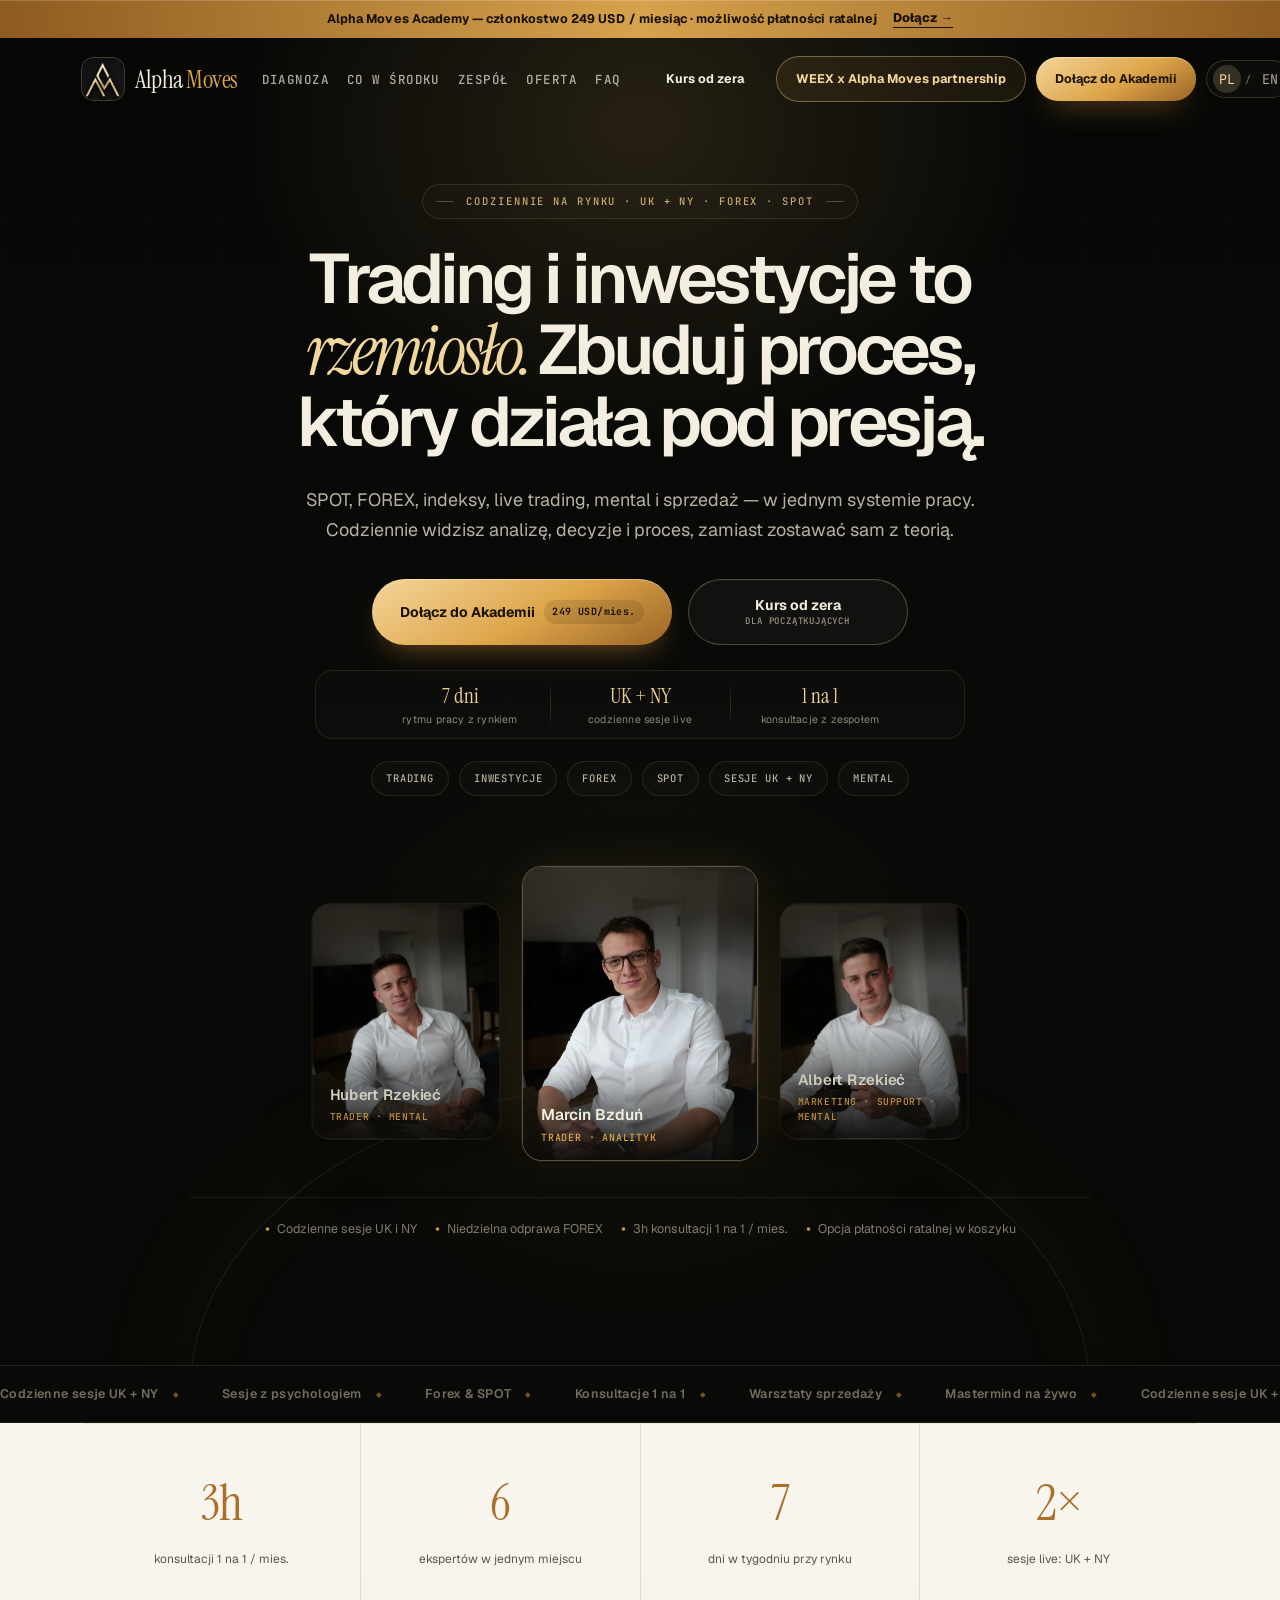
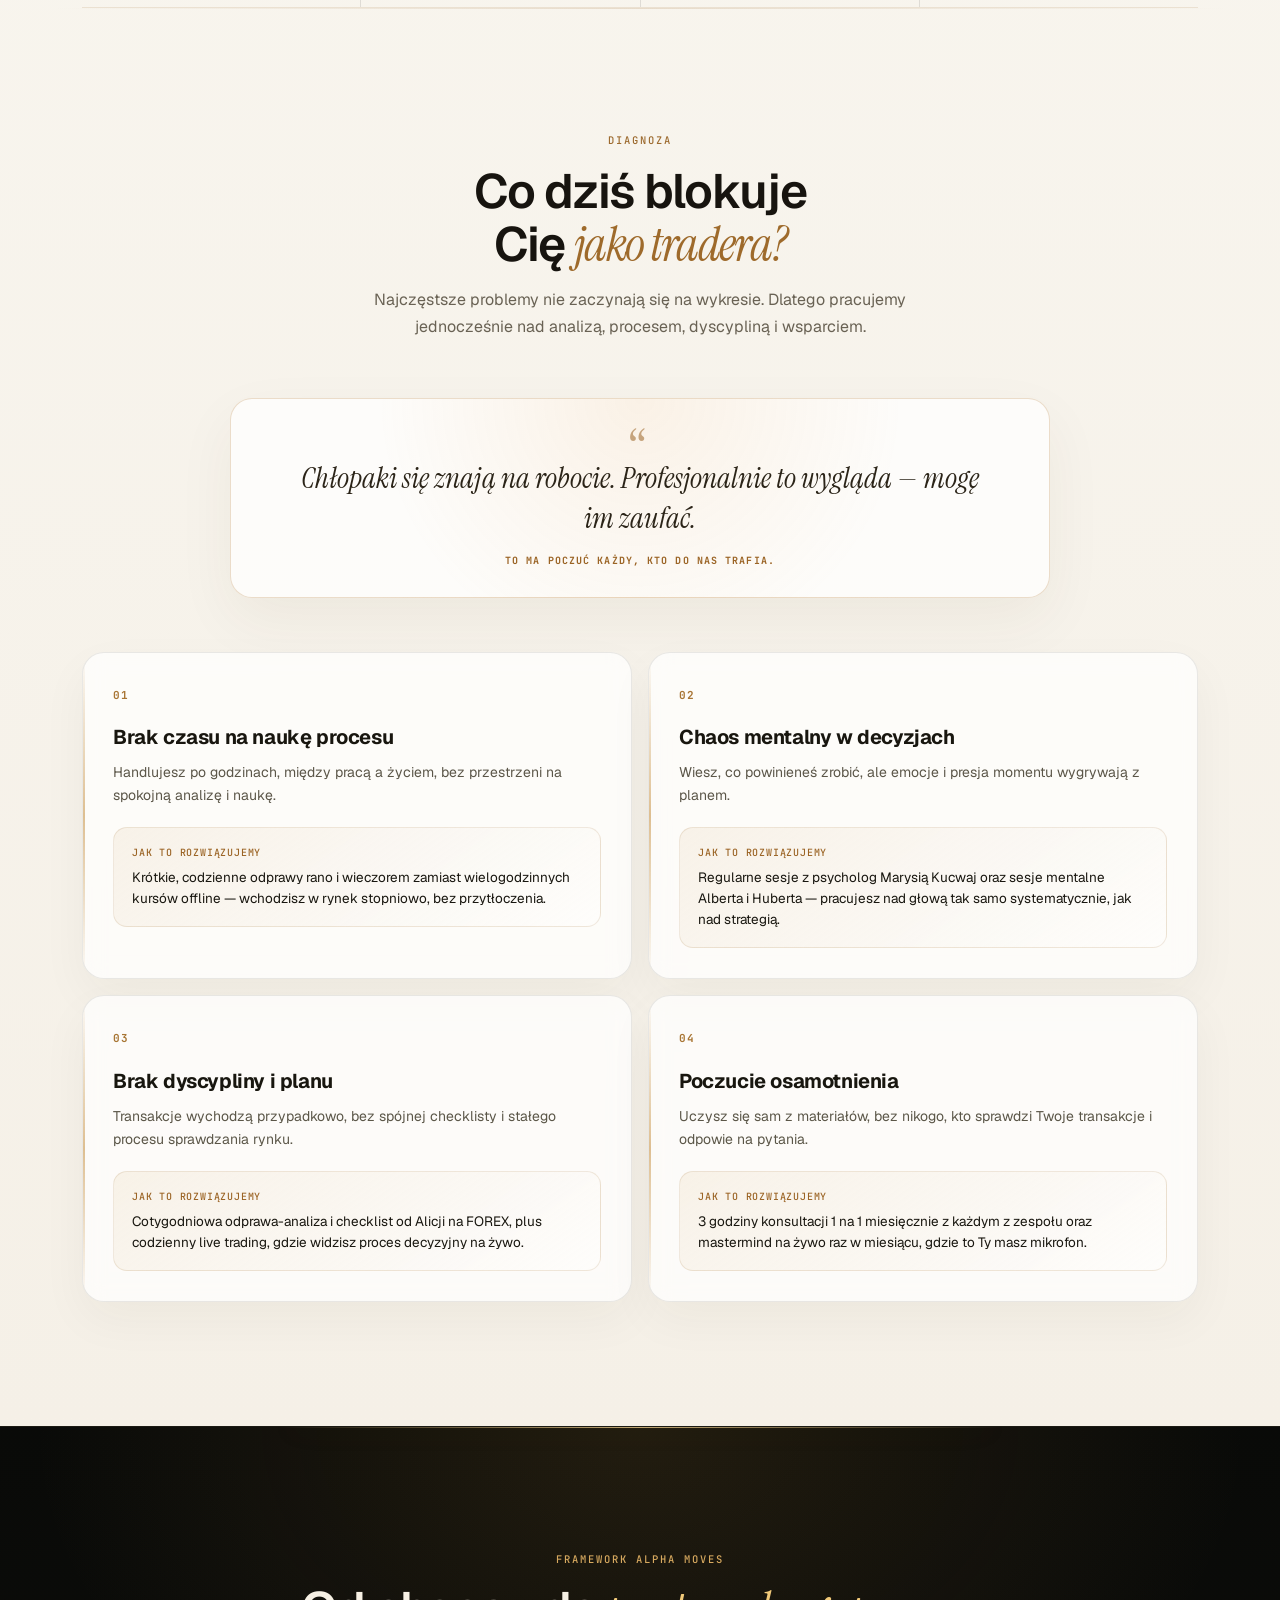
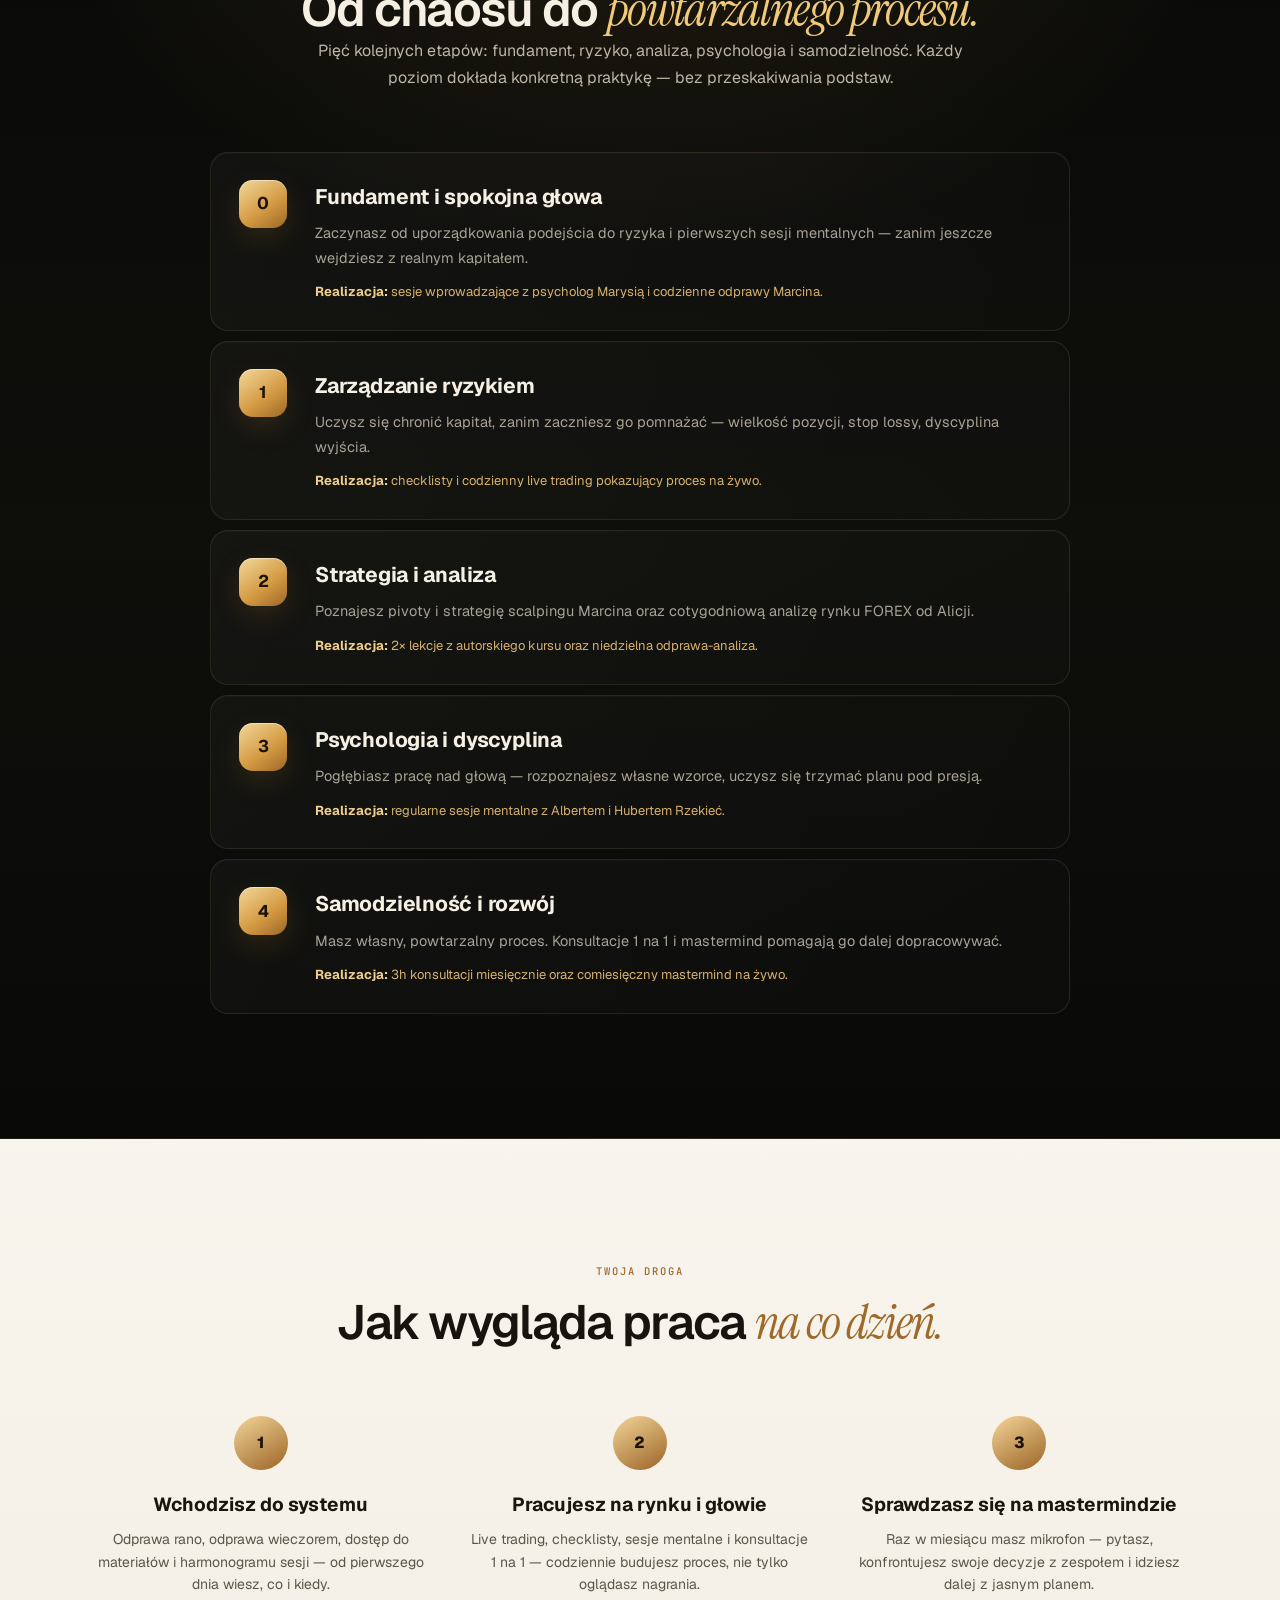
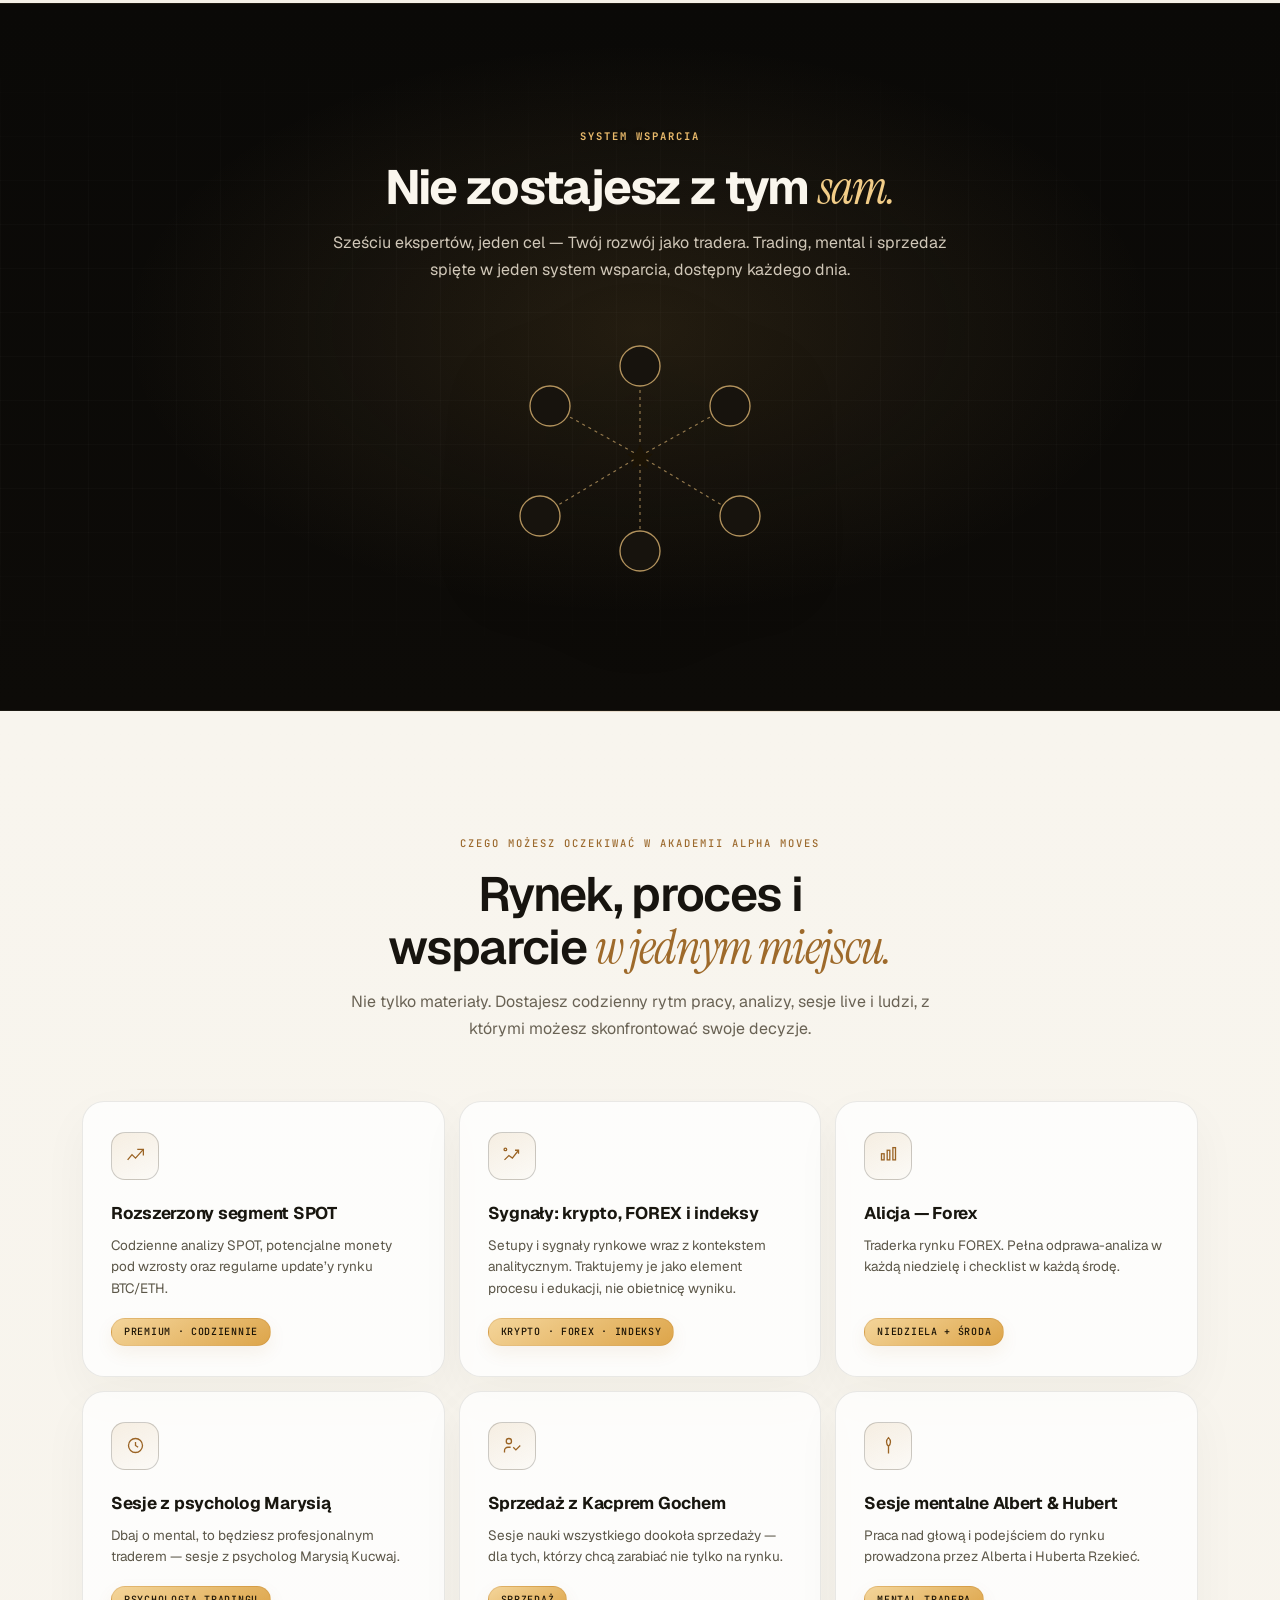
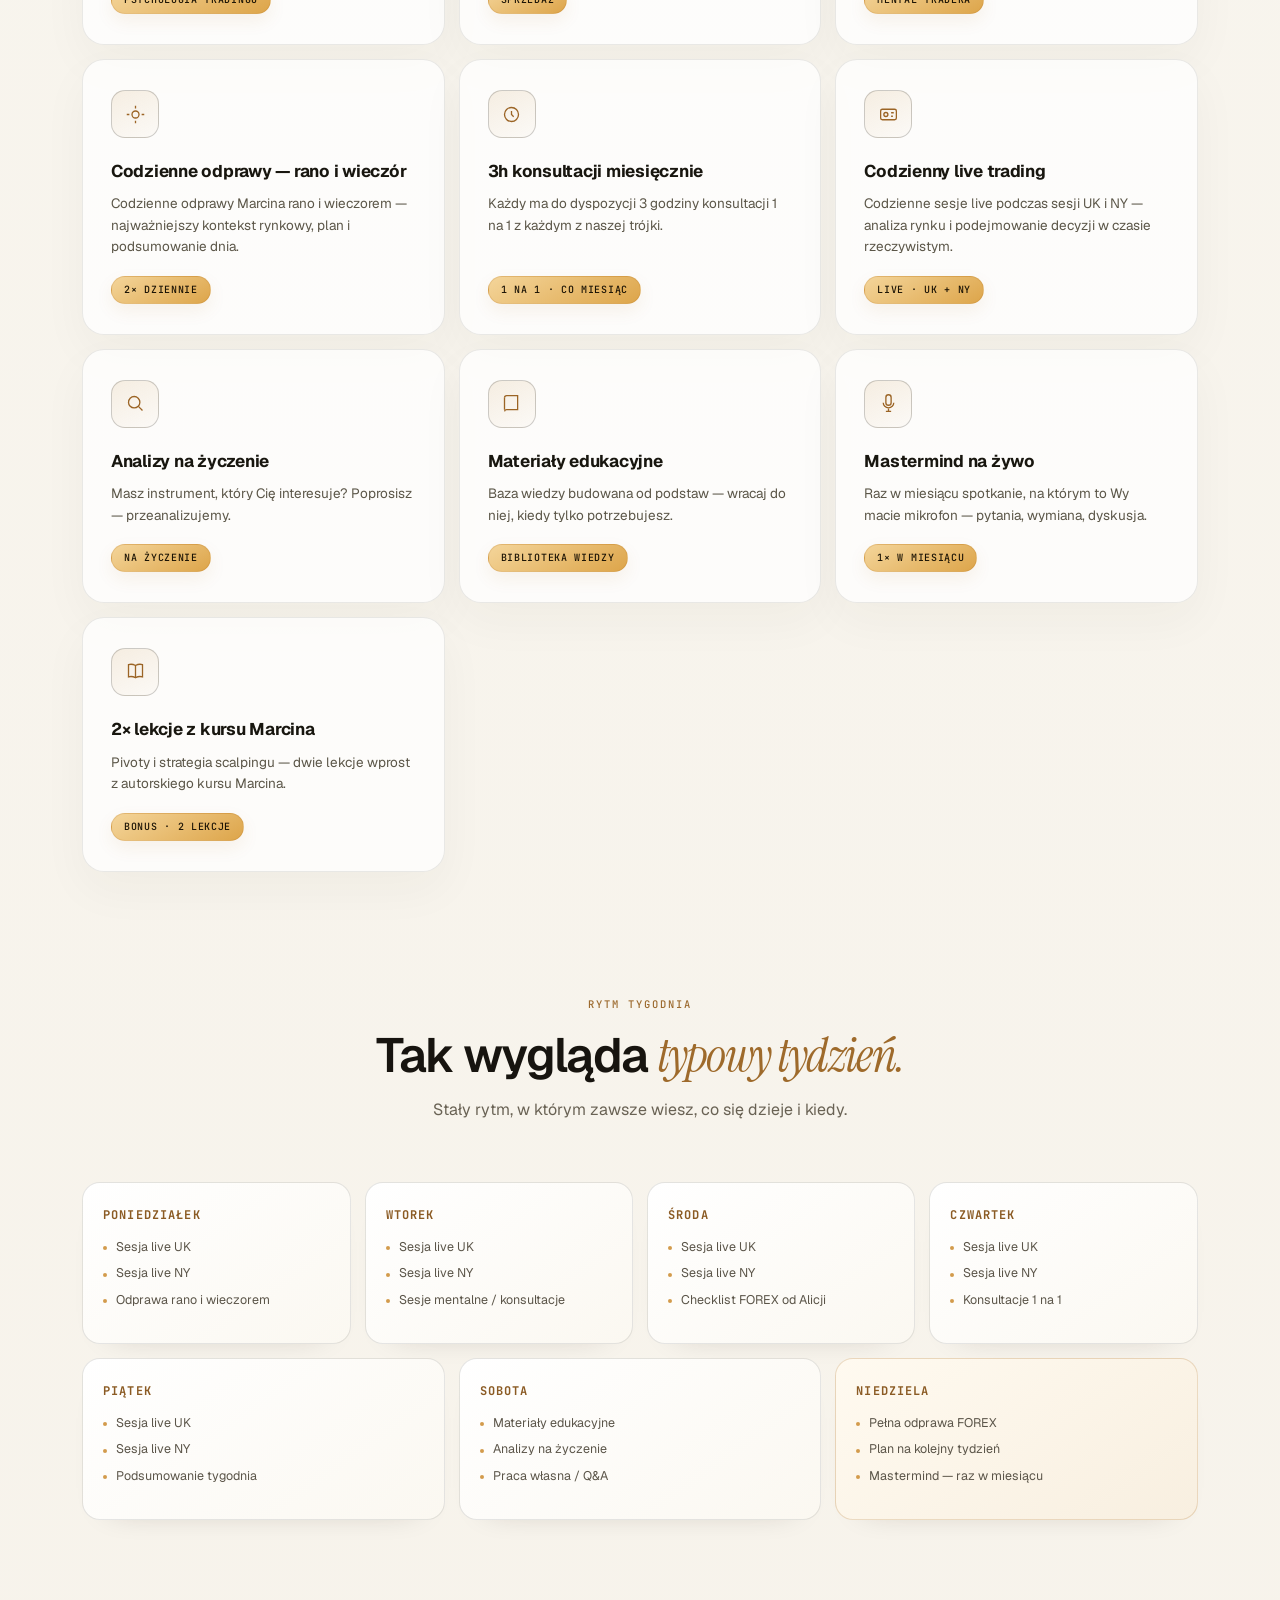
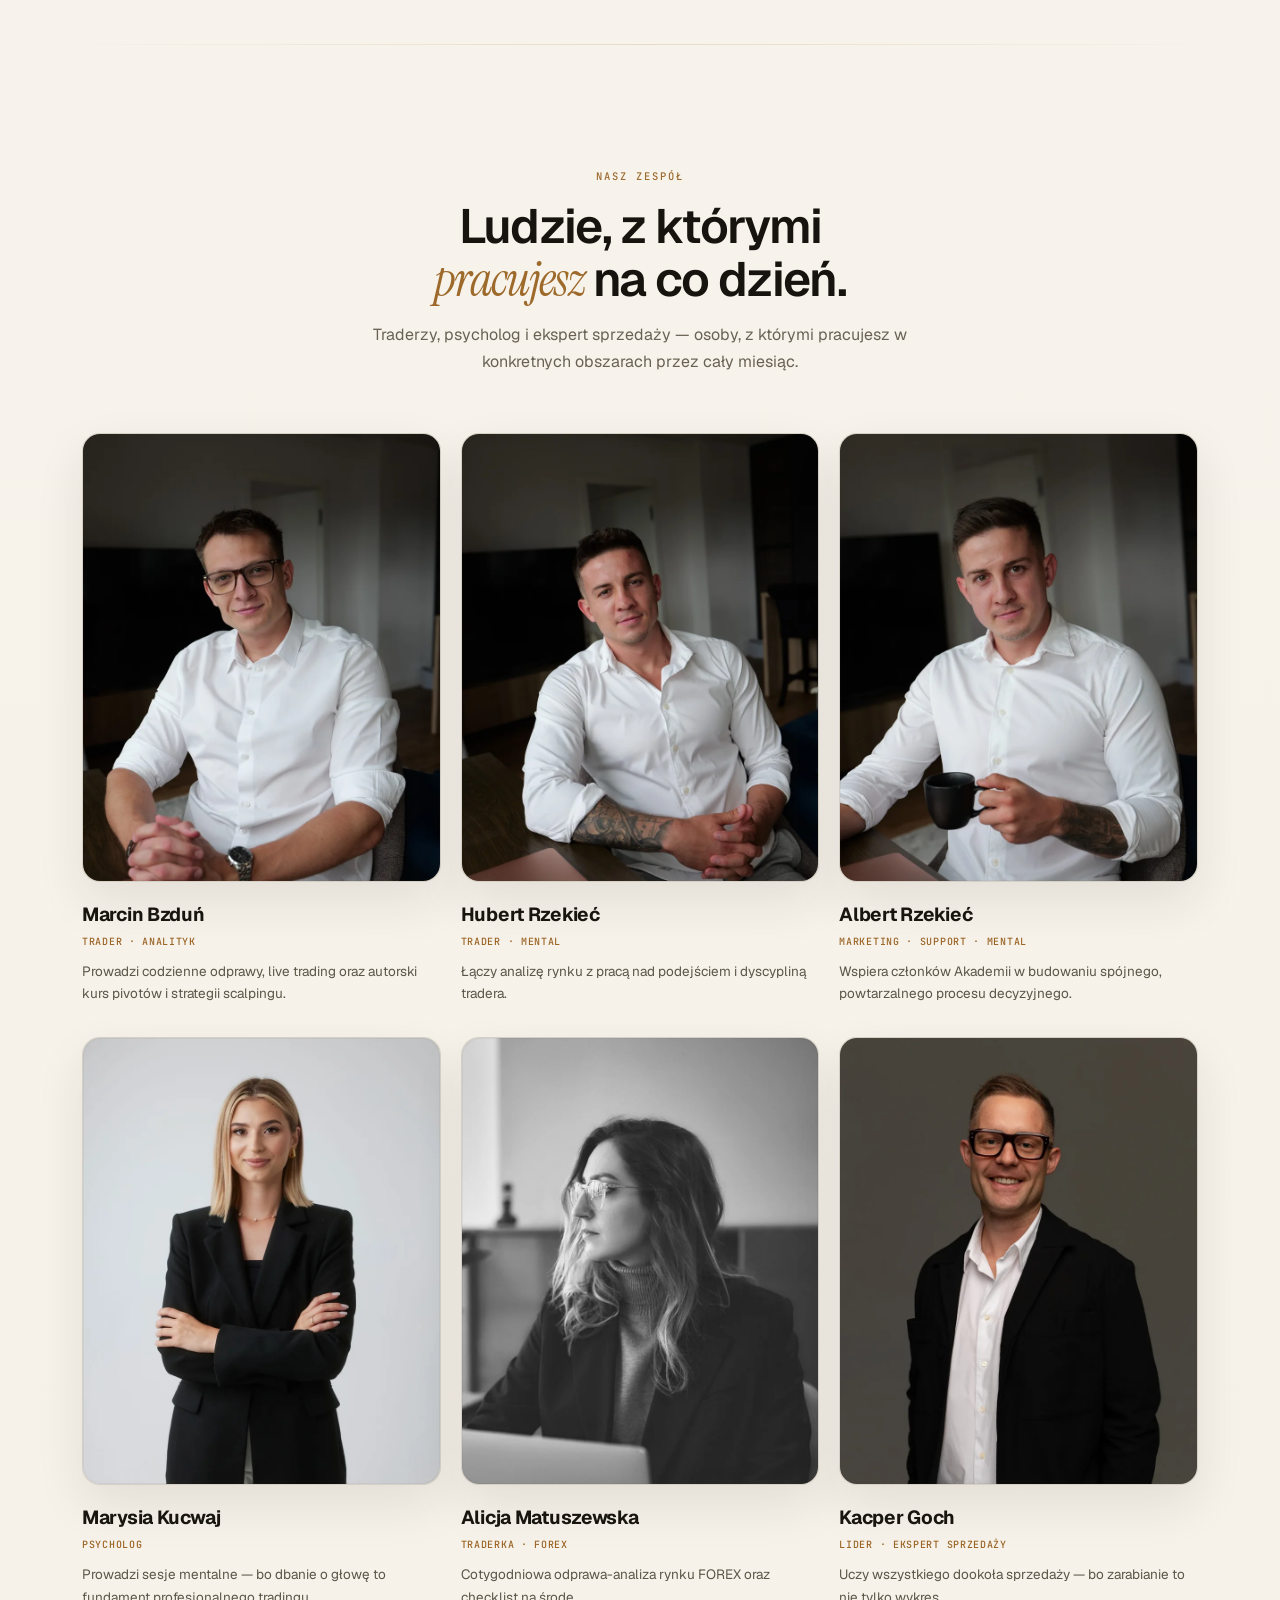
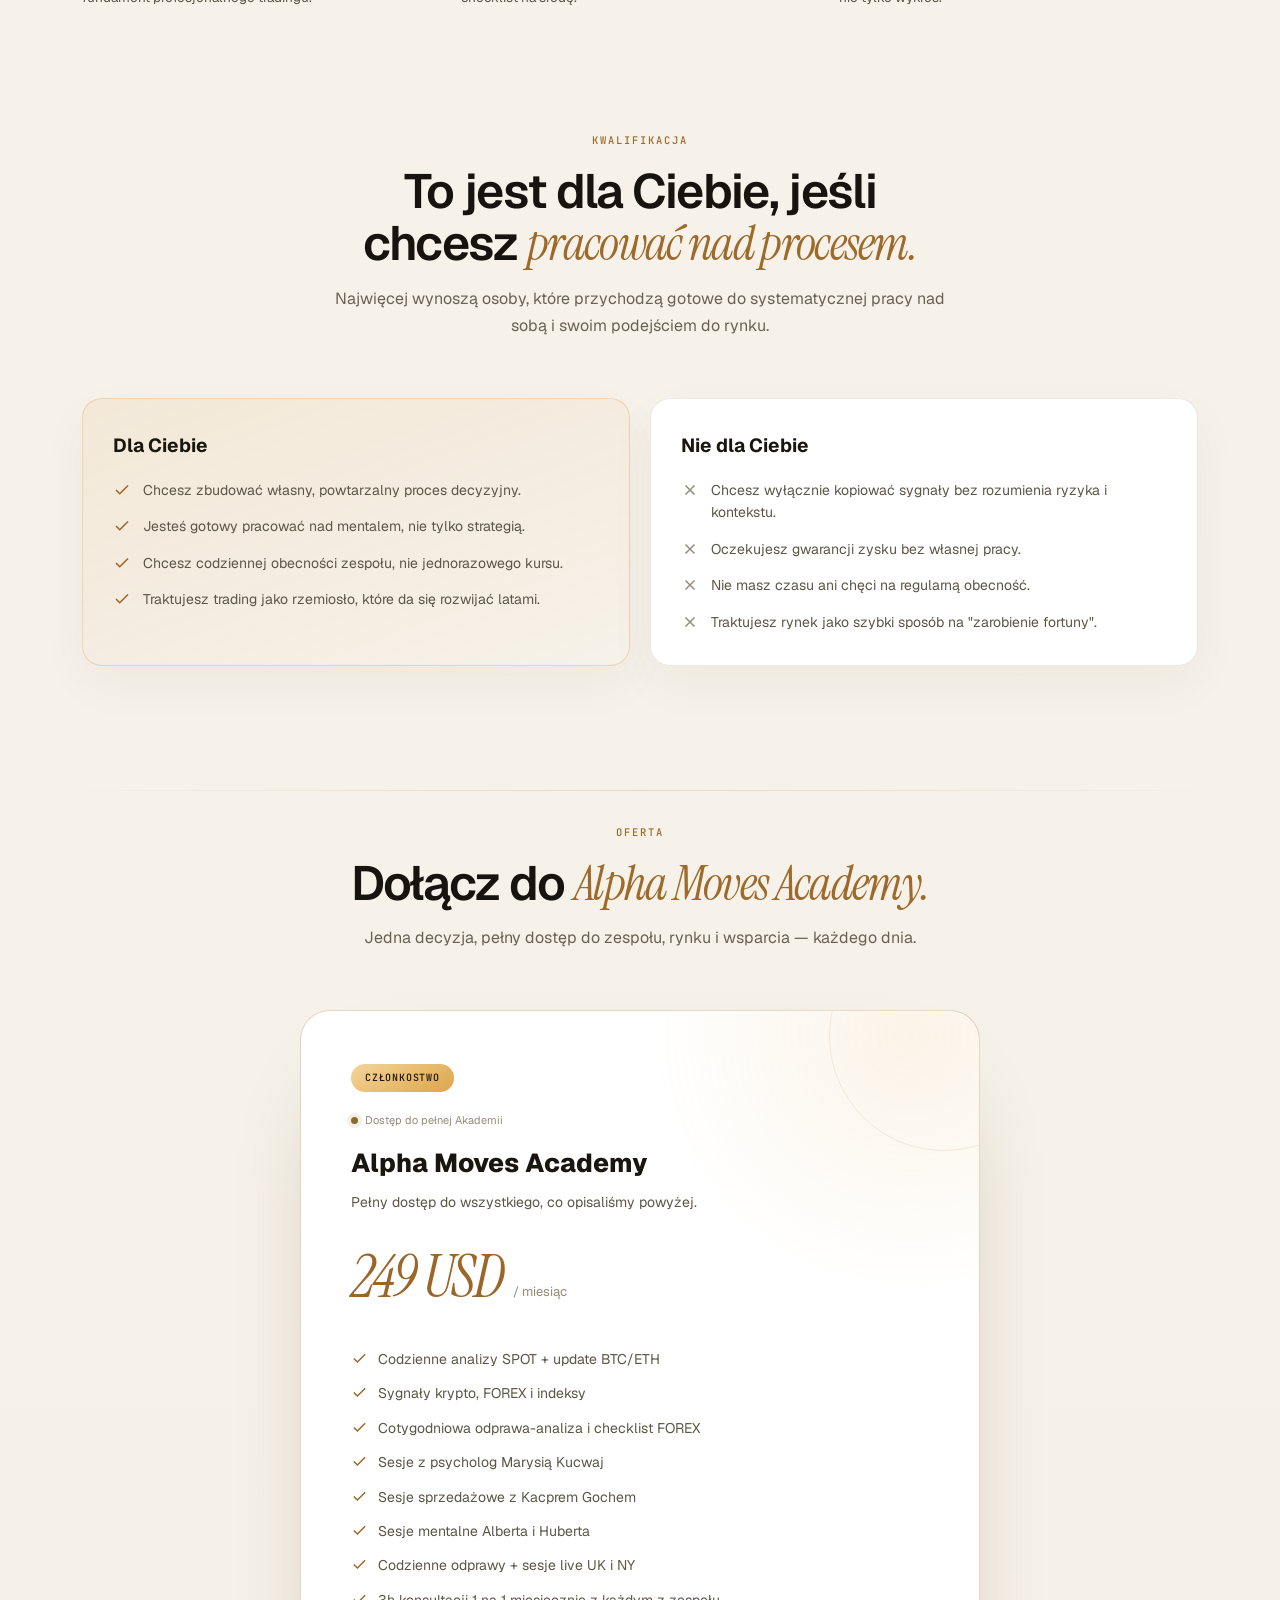
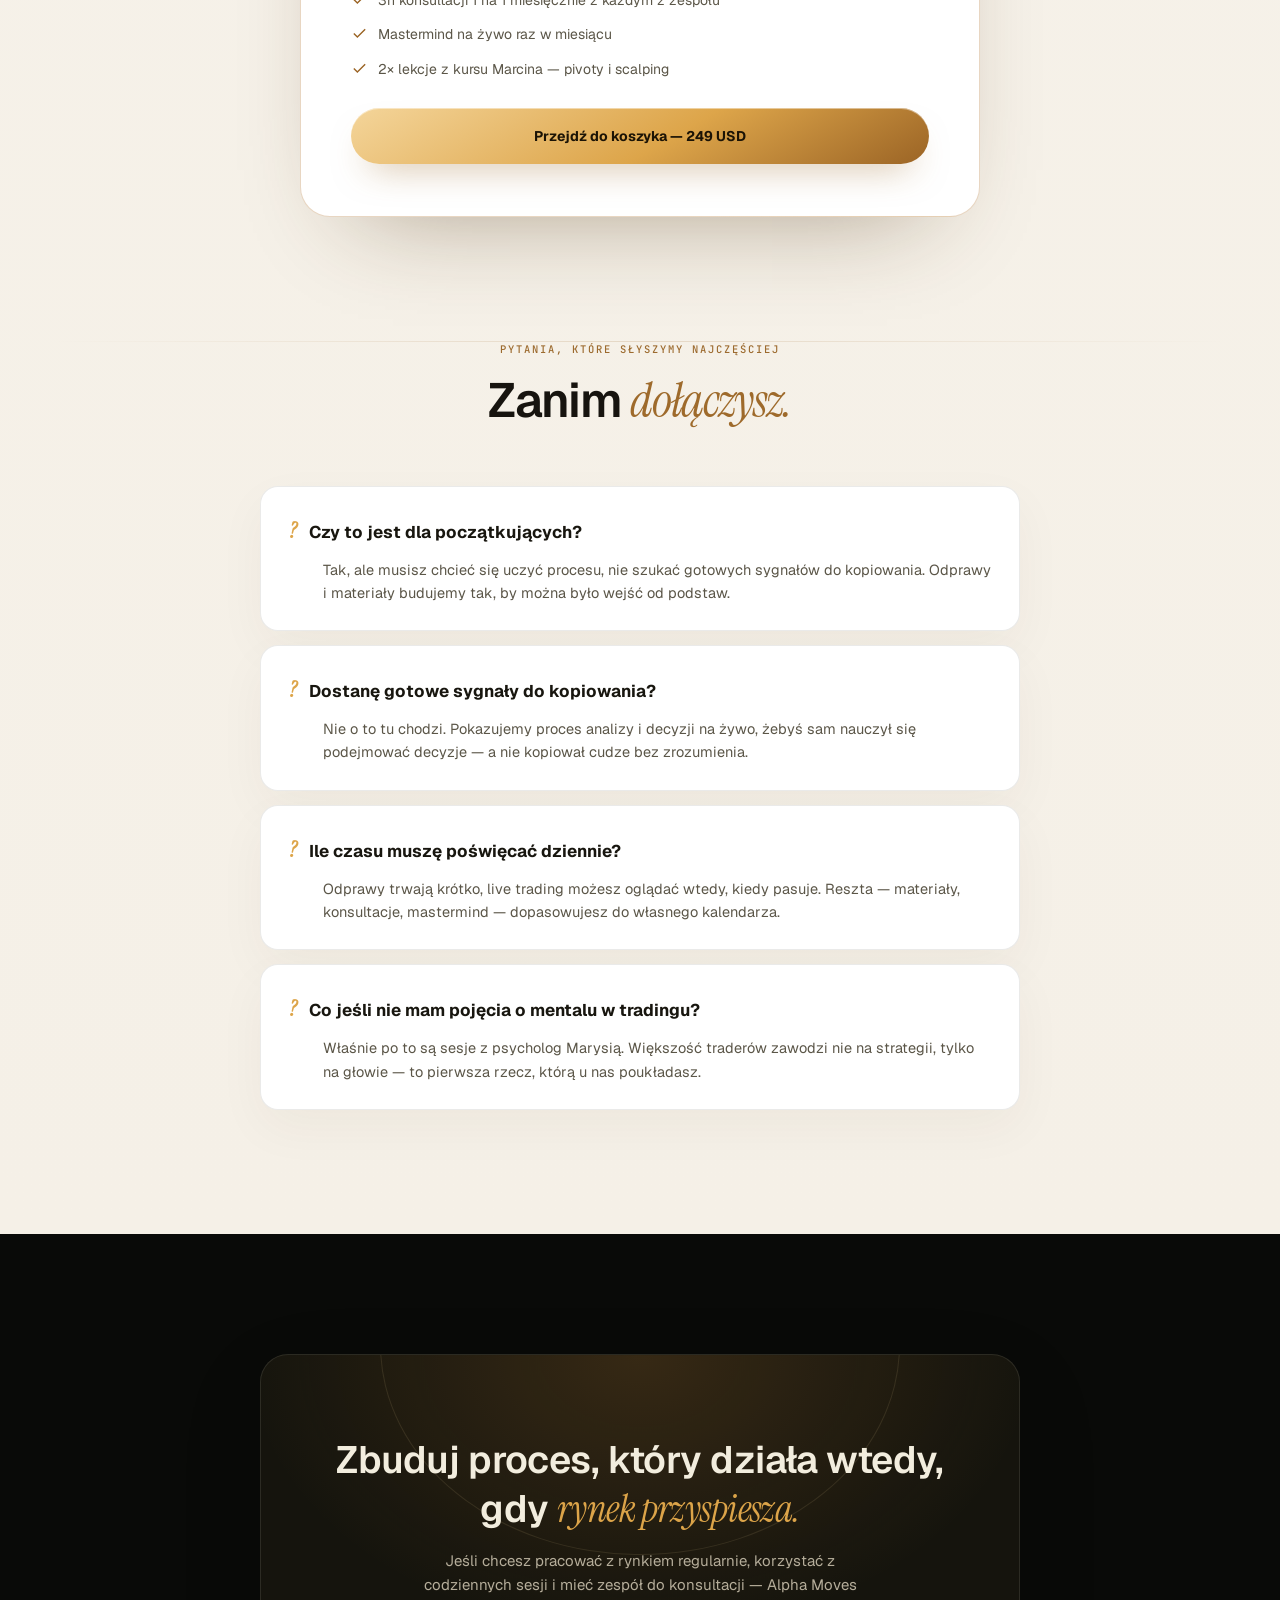
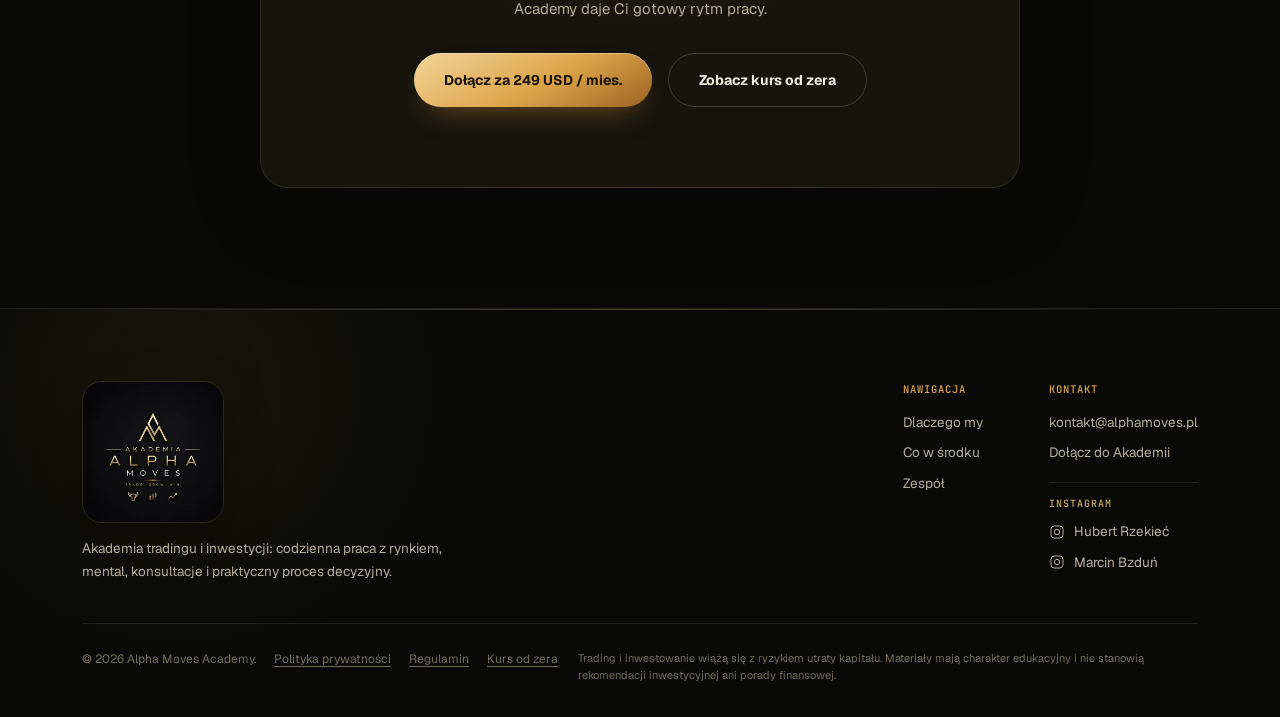
==== commit 4301dfe3: "Add files via upload" ====
--- a/index.html
+++ b/index.html
@@ -1366,9 +1366,86 @@
 .instagram-link:hover{color:#F4D59A!important;}
 .instagram-link svg{width:16px;height:16px;flex:0 0 auto;}
 @media (max-width:1100px){.btn-weex{padding:12px 15px!important;}.lang-switch{padding:3px 5px;}}
+@media (max-width:1100px){.nav-inner{gap:14px;}.nav-links{gap:14px;}.nav-actions{gap:6px;}.nav-actions .btn-weex{font-size:10px;padding:11px 12px!important;}}
 @media (max-width:900px){.nav-actions .btn-weex{display:inline-flex;}.nav-actions .lang-switch{display:inline-flex;}.nav-actions .btn-weex{font-size:11px;min-height:42px;}}
 @media (max-width:700px){.nav-actions .btn-weex{padding:10px 12px!important;min-height:42px;}.nav-actions .lang-switch{display:none;}.mobile-weex-link{font-size:20px;}.instagram-links{margin-top:15px;}}
 @media (max-width:430px){.nav-actions .btn-weex{font-size:0;padding:10px 11px!important;}.nav-actions .btn-weex::before{content:'WEEX';font:600 10px var(--font-mono);letter-spacing:.08em;}}
+@media (min-width:1101px){.nav-links{gap:18px;}.nav-links a{white-space:nowrap;}}
+/* ============ MOBILE REFINEMENT — compact navigation and rhythm ============ */
+@media (max-width:700px){
+  .nav-inner{gap:8px;}
+  .nav-actions{gap:6px;}
+  .nav-actions .btn-weex{
+    display:inline-flex;
+    min-width:44px;
+    width:44px;
+    height:42px;
+    padding:10px 8px!important;
+    justify-content:center;
+    font-size:0!important;
+    letter-spacing:0;
+  }
+  .nav-actions .btn-weex::before{
+    content:'WEEX';
+    font:600 9px var(--font-mono);
+    letter-spacing:.08em;
+  }
+  .nav-actions .btn-gold{min-width:0;}
+  .hero{padding-top:136px;padding-bottom:68px;}
+  .hero-brand-seal{width:148px;margin-bottom:19px;}
+  .hero-title{font-size:clamp(37px,11.2vw,51px);line-height:1.015;}
+  .hero-sub{font-size:14px;line-height:1.55;margin-top:17px;}
+  .hero-ctas{margin-top:22px;gap:8px;}
+  .hero-ctas .btn{min-height:50px;}
+  .hero-confidence{grid-template-columns:repeat(3,minmax(0,1fr));gap:6px;margin-top:18px;}
+  .hero-confidence>div{display:flex;min-width:0;padding:9px 5px;text-align:center;align-items:center;}
+  .hero-confidence strong{font-size:15px;}
+  .hero-confidence span{font-size:8.5px;line-height:1.25;}
+  .hero-team-kicker{margin-top:28px;margin-bottom:11px;font-size:8.5px;}
+  .hero-team{gap:6px;}
+  .portrait-caption{padding:27px 6px 8px;}
+  .portrait-caption .name{font-size:10px;}
+  .portrait-caption .role{font-size:6.5px;}
+  .section{padding:72px 0;}
+  .section-header{margin-bottom:30px;}
+  .section-desc{font-size:13.5px;line-height:1.55;}
+  .mobile-menu-panel{width:min(360px,88vw);padding:20px 18px calc(20px + env(safe-area-inset-bottom));}
+  .mobile-menu-head{padding-bottom:17px;}
+  .mobile-menu-label{font-size:21px;}
+  .mobile-menu-links{padding:17px 0;}
+  .mobile-menu-links a,.mobile-weex-link{min-height:51px;font-size:18px;}
+  .mobile-weex-link{font-size:14px!important;gap:8px;letter-spacing:-.015em;}
+  .mobile-weex-link>span:first-child{white-space:nowrap;}
+  .mobile-menu-cta{padding:18px;border-radius:18px;}
+  .mobile-menu-cta strong{font-size:27px;}
+  footer{padding-top:44px;padding-bottom:20px;}
+  .footer-top{gap:28px;padding-bottom:28px;margin-bottom:20px;}
+  .footer-cols{gap:24px 30px;}
+  .footer-brand p{font-size:12.5px;margin-top:10px;}
+  .footer-logo-image{width:118px;margin-bottom:10px;}
+}
+@media (max-width:900px){
+  .nav-actions .btn-weex{position:relative;display:inline-flex;width:44px;min-width:44px;height:42px;padding:0!important;align-items:center;justify-content:center;text-align:center;font-size:0!important;letter-spacing:0;}
+  .nav-actions .btn-weex::before{content:'WEEX';position:absolute;left:50%;top:50%;display:block;margin:0;transform:translate(-50%,-50%);font:600 9px/1 var(--font-mono);letter-spacing:.08em;white-space:nowrap;}
+  .mobile-menu-panel{overflow-y:auto;}
+  .mobile-menu-cta{margin-top:18px;}
+  .mobile-lang-slot{display:flex;justify-content:flex-end;align-items:center;padding:12px 0 0;}
+  .mobile-lang-slot .mobile-lang-switch{display:flex;flex-direction:row;align-items:center;justify-content:center;gap:8px;width:max-content;margin:0;padding:6px 10px;border-radius:999px;}
+  .mobile-lang-slot .mobile-lang-switch button{padding:5px 9px;font-size:10px;line-height:1;}
+}
+@media (max-width:430px){
+  .nav{padding:9px 0;}
+  .brand-lockup img{width:35px;height:35px;}
+  .nav-actions .btn-gold{padding-inline:11px!important;font-size:11.5px;}
+  .hero{padding-top:130px;padding-bottom:60px;}
+  .hero-brand-seal{width:138px;}
+  .hero-title{font-size:37px;}
+  .hero-confidence strong{font-size:14px;}
+  .hero-confidence span{font-size:8px;}
+  .mobile-menu-panel{width:92vw;padding-left:16px;padding-right:16px;}
+  .footer-cols{display:grid;grid-template-columns:1fr 1fr;gap:22px 18px;}
+  .footer-col a,.footer-col p{font-size:12px;}
+}
 </style>
 
 </head>
@@ -1387,7 +1464,7 @@
 </ul>
 <button aria-controls="mobileMenu" aria-expanded="false" aria-label="Otwórz menu" class="mobile-menu-toggle" id="mobileMenuToggle" type="button"><span></span><span></span></button><div class="nav-actions">
 <a class="btn btn-line" href="https://alphanews.pl/kurs-od-zera/#zapis" rel="noopener" style="padding:13px 22px;" target="_blank">Kurs od zera</a>
-<a class="btn btn-weex weex-nav-cta" data-weex-register href="https://www.weex.com/pl/register" rel="noopener" target="_blank"><span class="weex-label">WEEX · Zarejestruj się</span></a>
+<a class="btn btn-weex weex-nav-cta" data-weex-register href="https://www.weex.com/pl/register" rel="noopener" target="_blank"><span class="weex-label">WEEX x Alpha Moves partnership</span></a>
 <a class="btn btn-gold" href="https://easl.ink/ZB14j" rel="noopener" target="_blank"><span class="cta-full">Dołącz do Akademii</span><span class="cta-short">Dołącz</span></a>
 <div aria-label="Wybierz język" class="lang-switch" role="group"><button data-lang="pl" type="button">PL</button><span class="lang-divider">/</span><button data-lang="en" type="button">EN</button></div>
 </div>
@@ -1399,19 +1476,19 @@
 <span class="mobile-menu-label">Alpha Moves Academy</span>
 <button aria-label="Zamknij menu" class="mobile-menu-close" data-menu-close="" type="button">×</button>
 </div>
+<div class="mobile-lang-slot"><div aria-label="Wybierz język" class="mobile-lang-switch" role="group"><button data-lang="pl" type="button">PL</button><span class="lang-divider">/</span><button data-lang="en" type="button">EN</button></div></div>
 <nav aria-label="Nawigacja mobilna" class="mobile-menu-links">
 <a href="index.html#dlaczego-my">Diagnoza <span>01</span></a>
 <a href="index.html#co-w-srodku">Co w środku <span>02</span></a>
 <a href="index.html#zespol">Zespół <span>03</span></a>
 <a href="index.html#oferta">Oferta <span>04</span></a>
 <a href="index.html#faq">FAQ <span>06</span></a>
-<a class="mobile-weex-link" data-weex-register href="https://www.weex.com/pl/register" rel="noopener" target="_blank"><span class="mobile-weex-label">WEEX · Zarejestruj się</span><span>WEEX</span></a>
+<a class="mobile-weex-link" data-weex-register href="https://www.weex.com/pl/register" rel="noopener" target="_blank"><span class="mobile-weex-label">WEEX x Alpha Moves partnership</span><span>WEEX</span></a>
 </nav>
 <div class="mobile-menu-cta">
 <div><span>Alpha Moves Academy</span><strong>249 USD / miesiąc</strong><small>Opcja płatności ratalnej w EasyCart</small></div>
 <a class="btn btn-gold" href="https://easl.ink/ZB14j" rel="noopener" target="_blank">Dołącz do Akademii</a>
 <a class="mobile-menu-course" href="https://alphanews.pl/kurs-od-zera/#zapis" rel="noopener" target="_blank">Najpierw kurs od zera →</a>
-<div aria-label="Wybierz język" class="mobile-lang-switch" role="group"><button data-lang="pl" type="button">PL</button><span class="lang-divider">/</span><button data-lang="en" type="button">EN</button></div>
 </div>
 </div>
 </div>
@@ -2032,4 +2109,4 @@
   window.addEventListener('resize', () => { if (window.innerWidth > 900) setMobileMenu(false); });
 </script>
 </body>
-</html>+</html>
